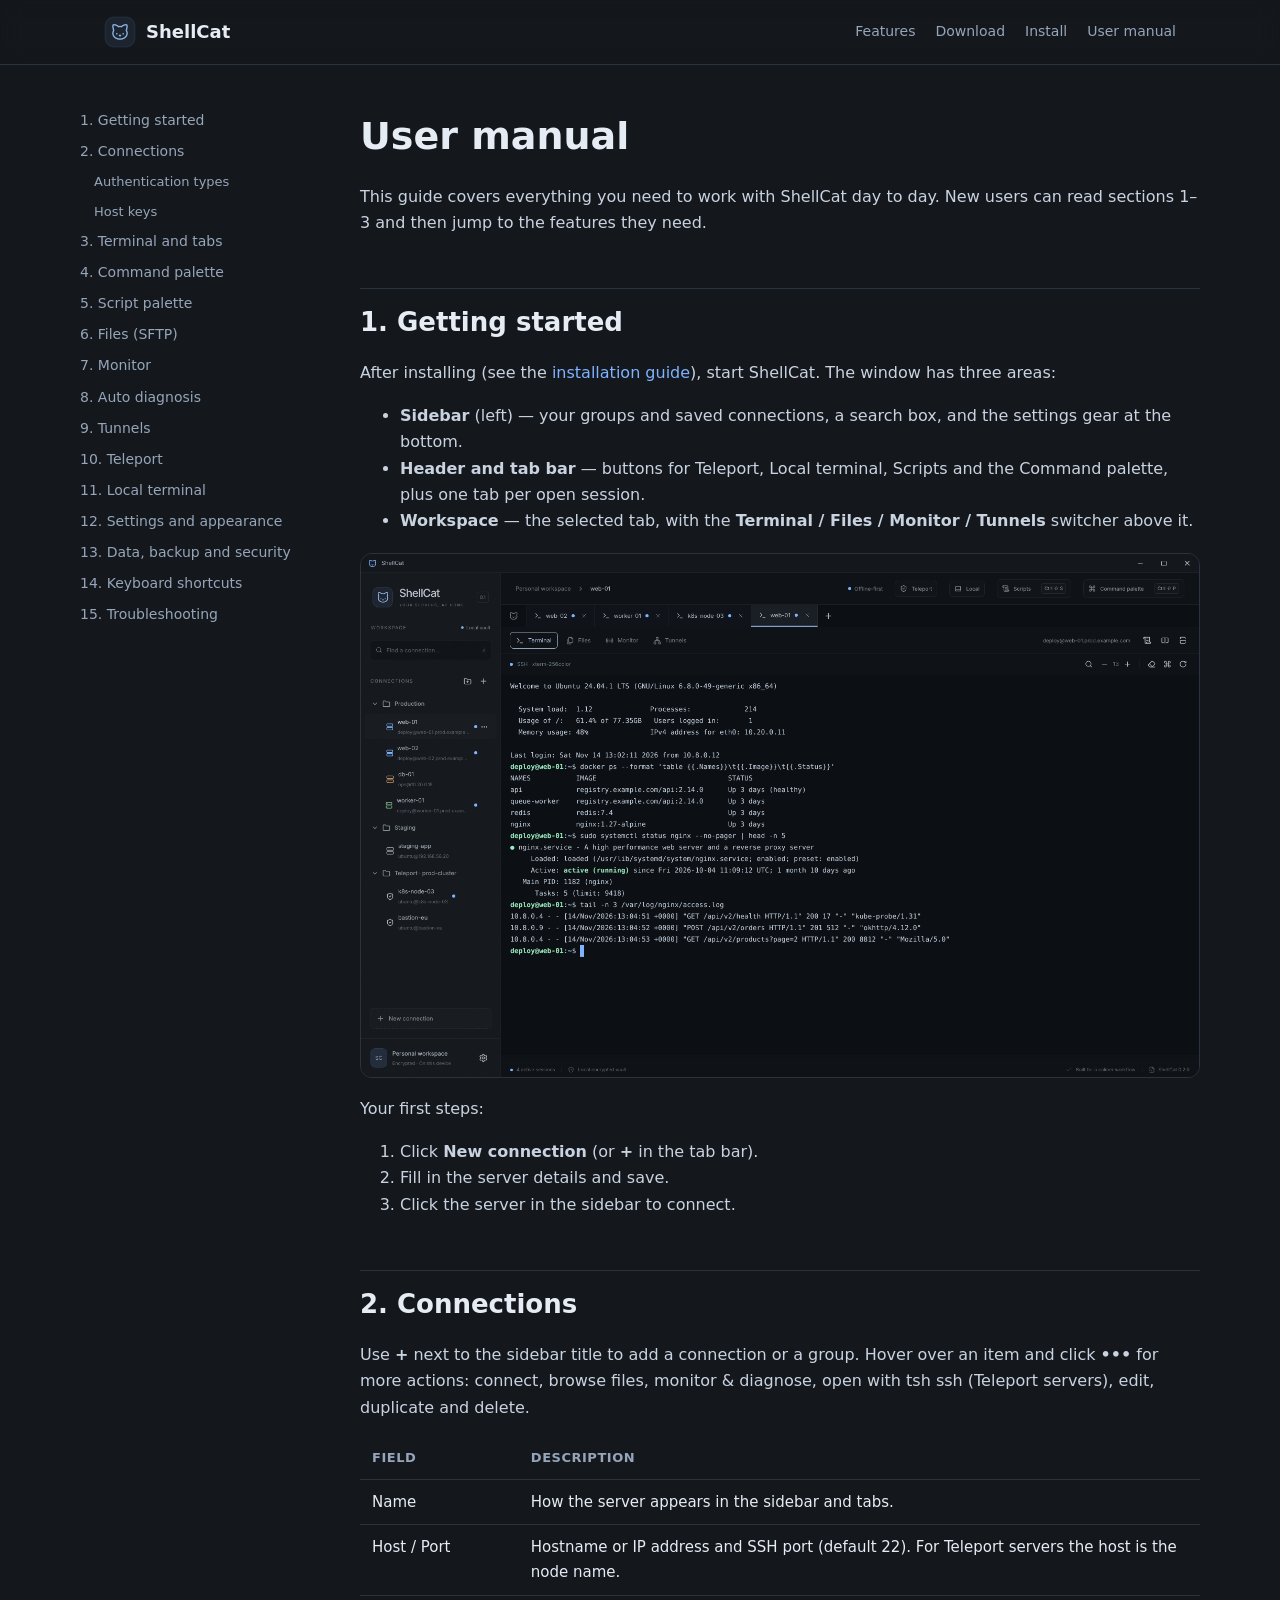
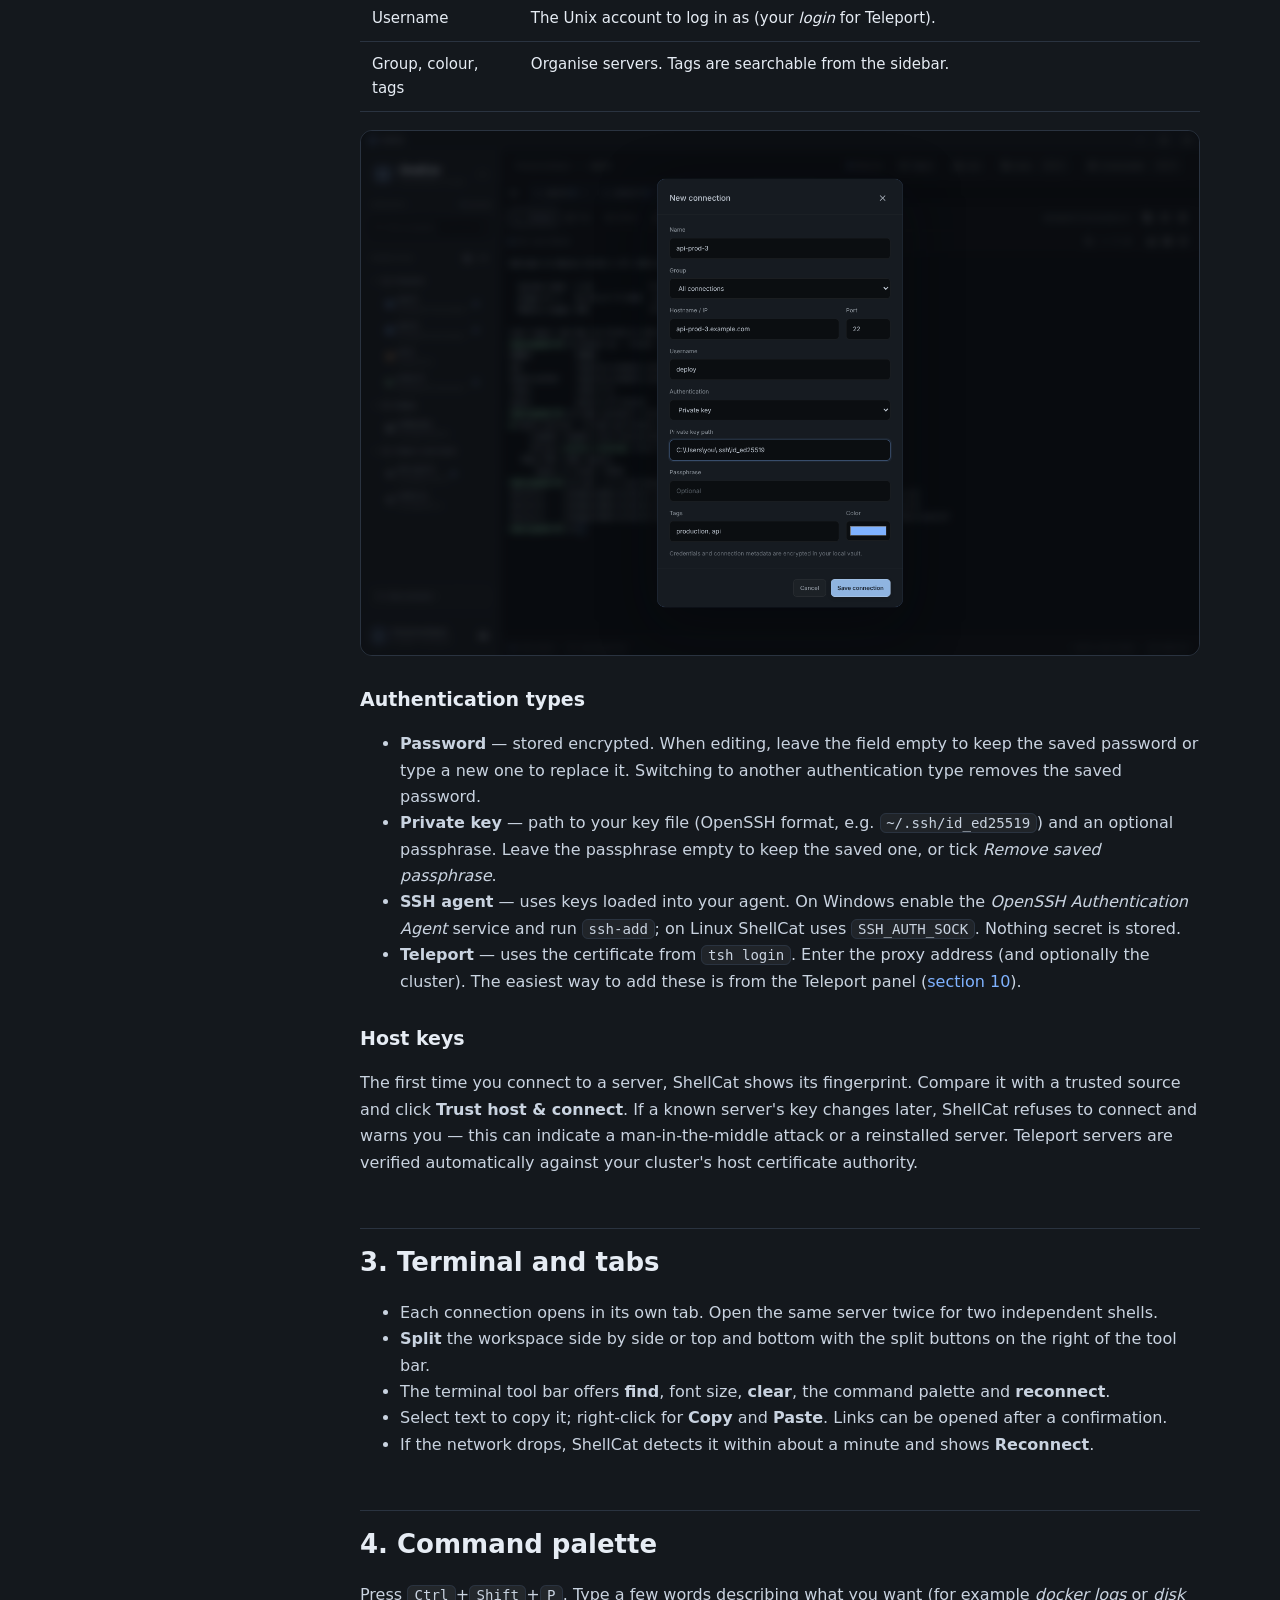
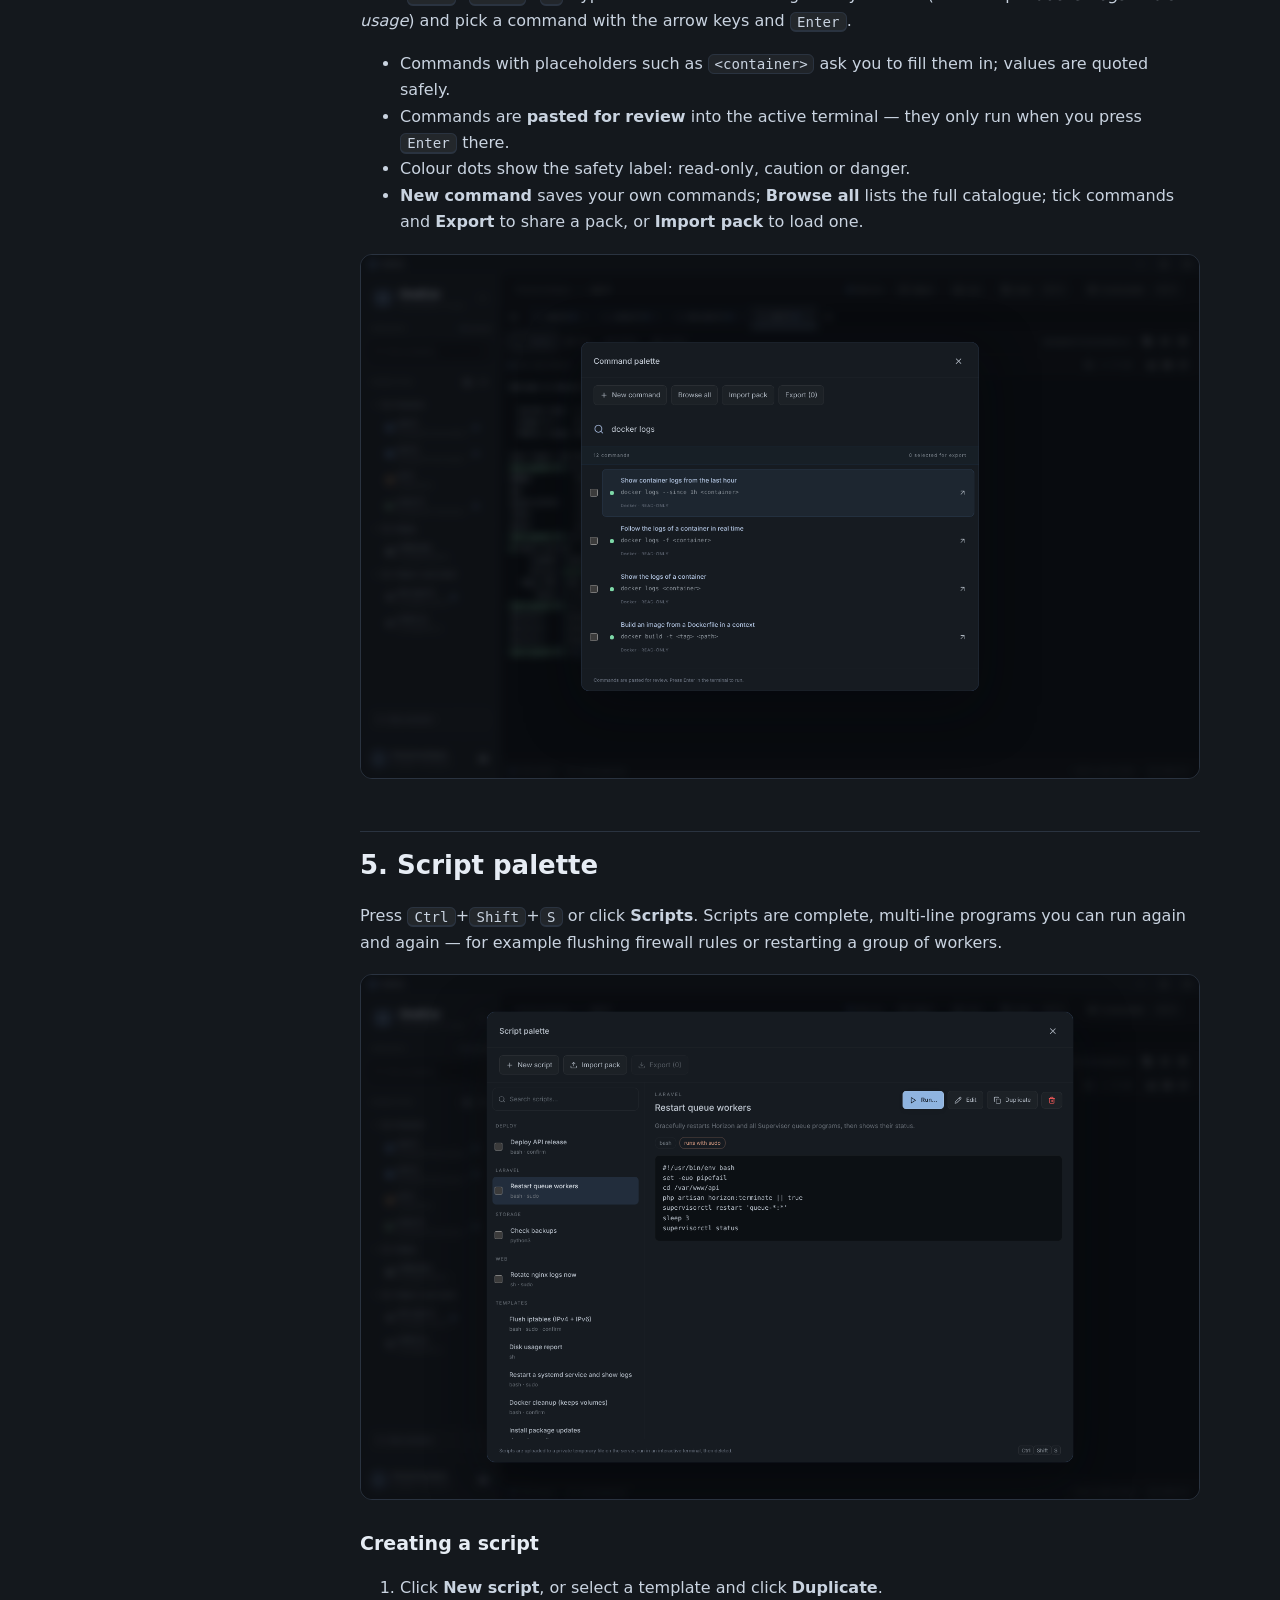
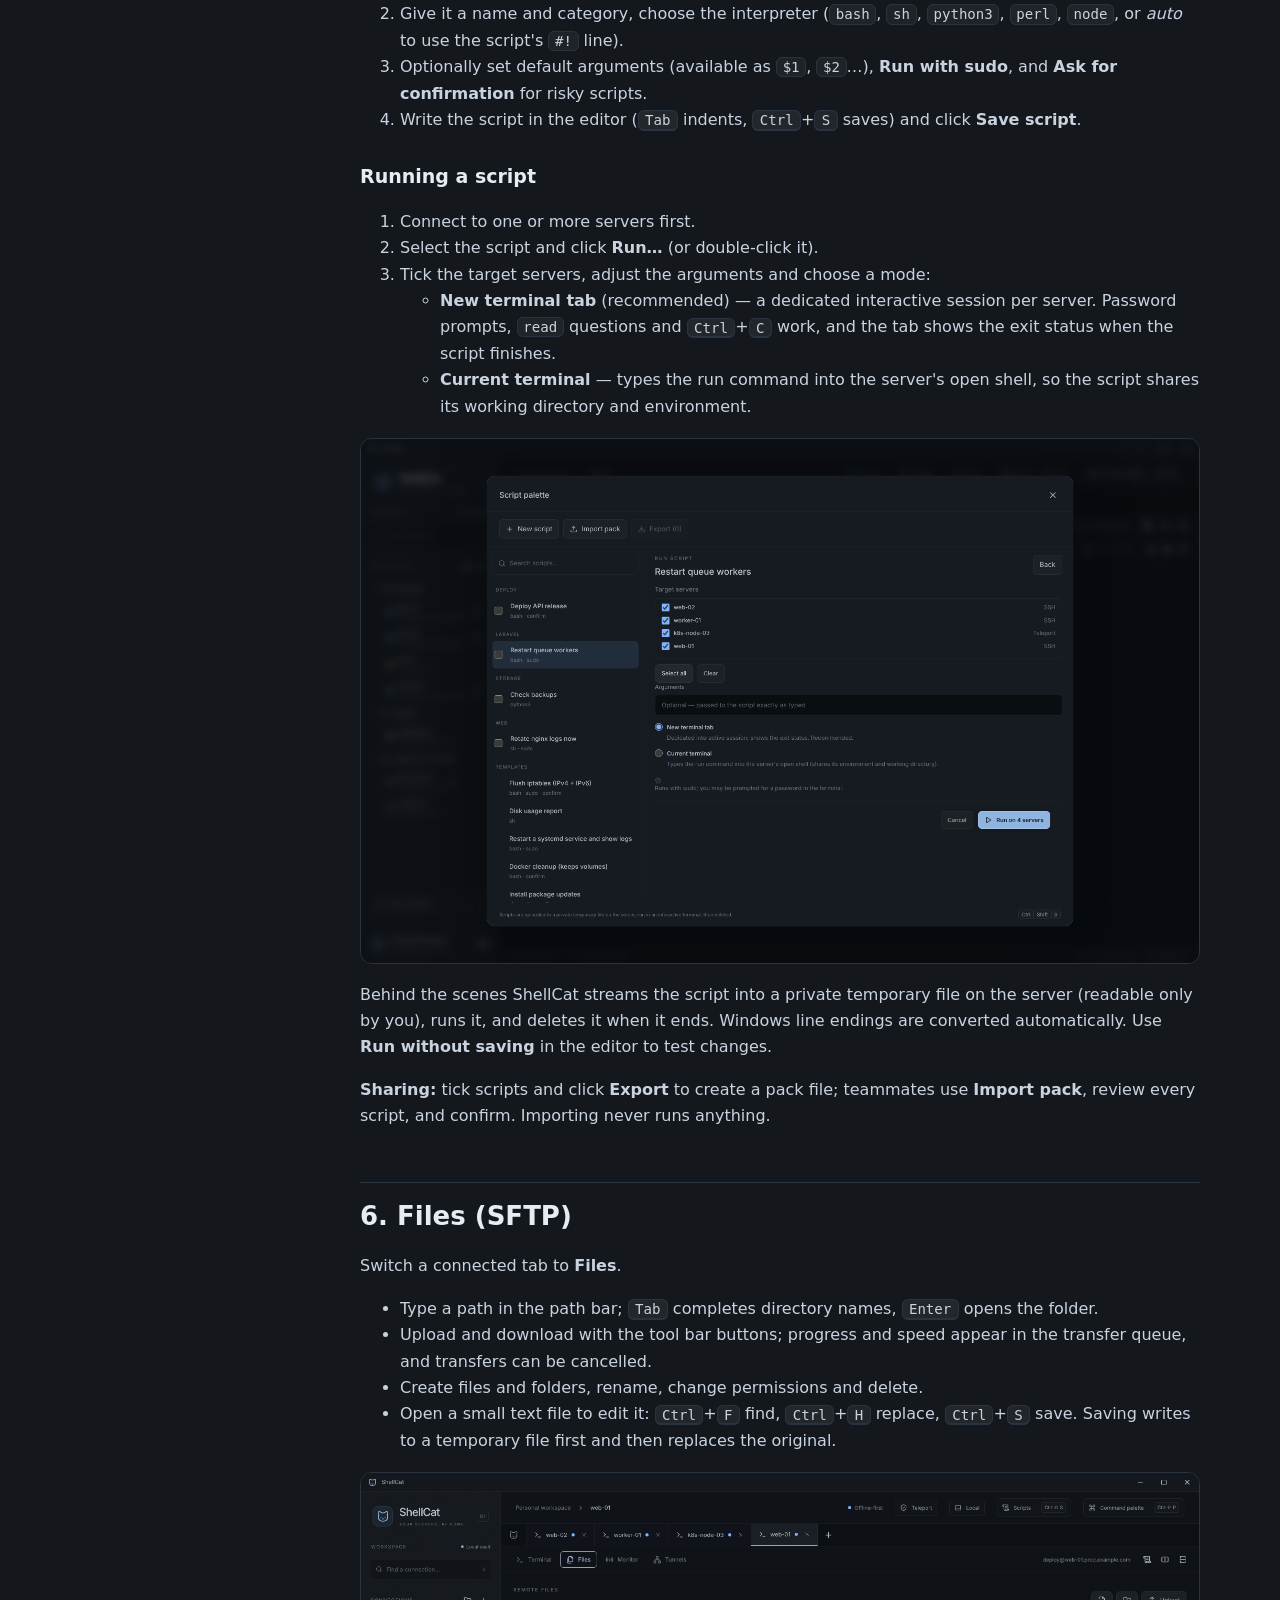
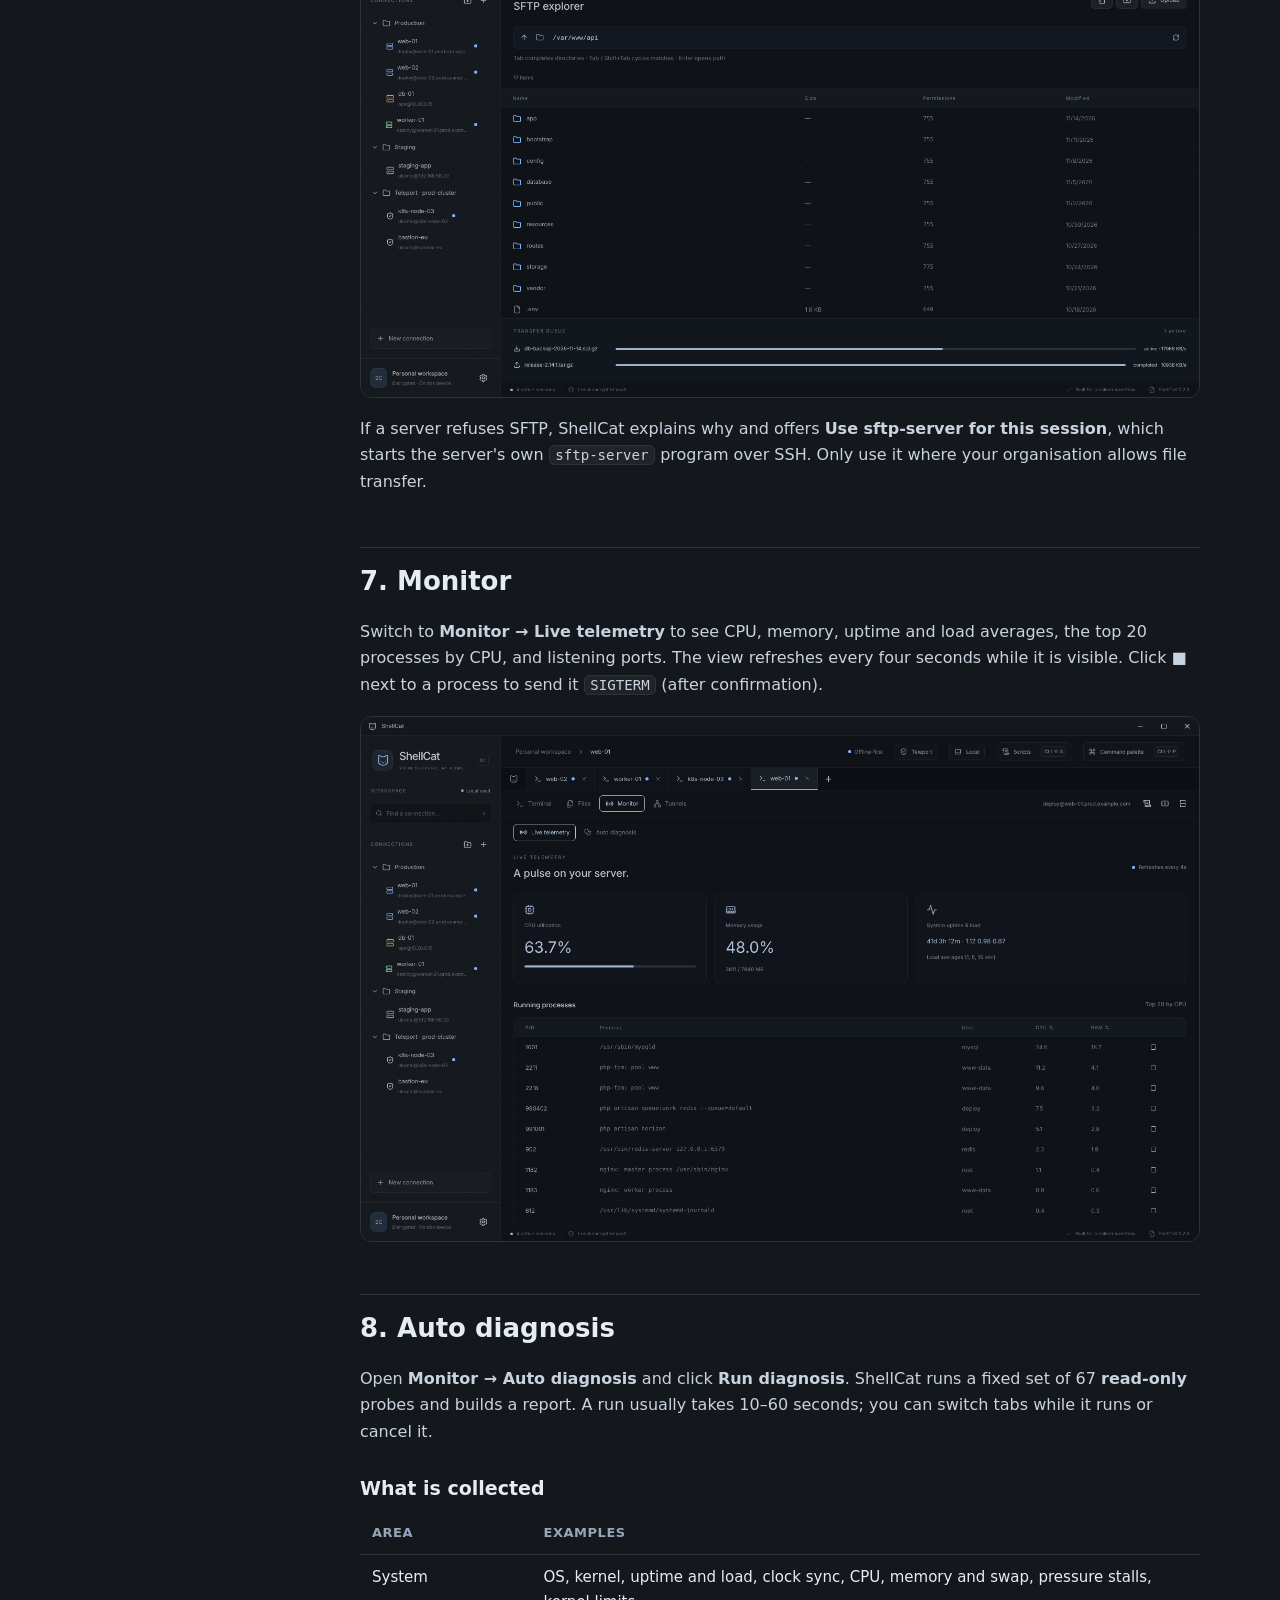
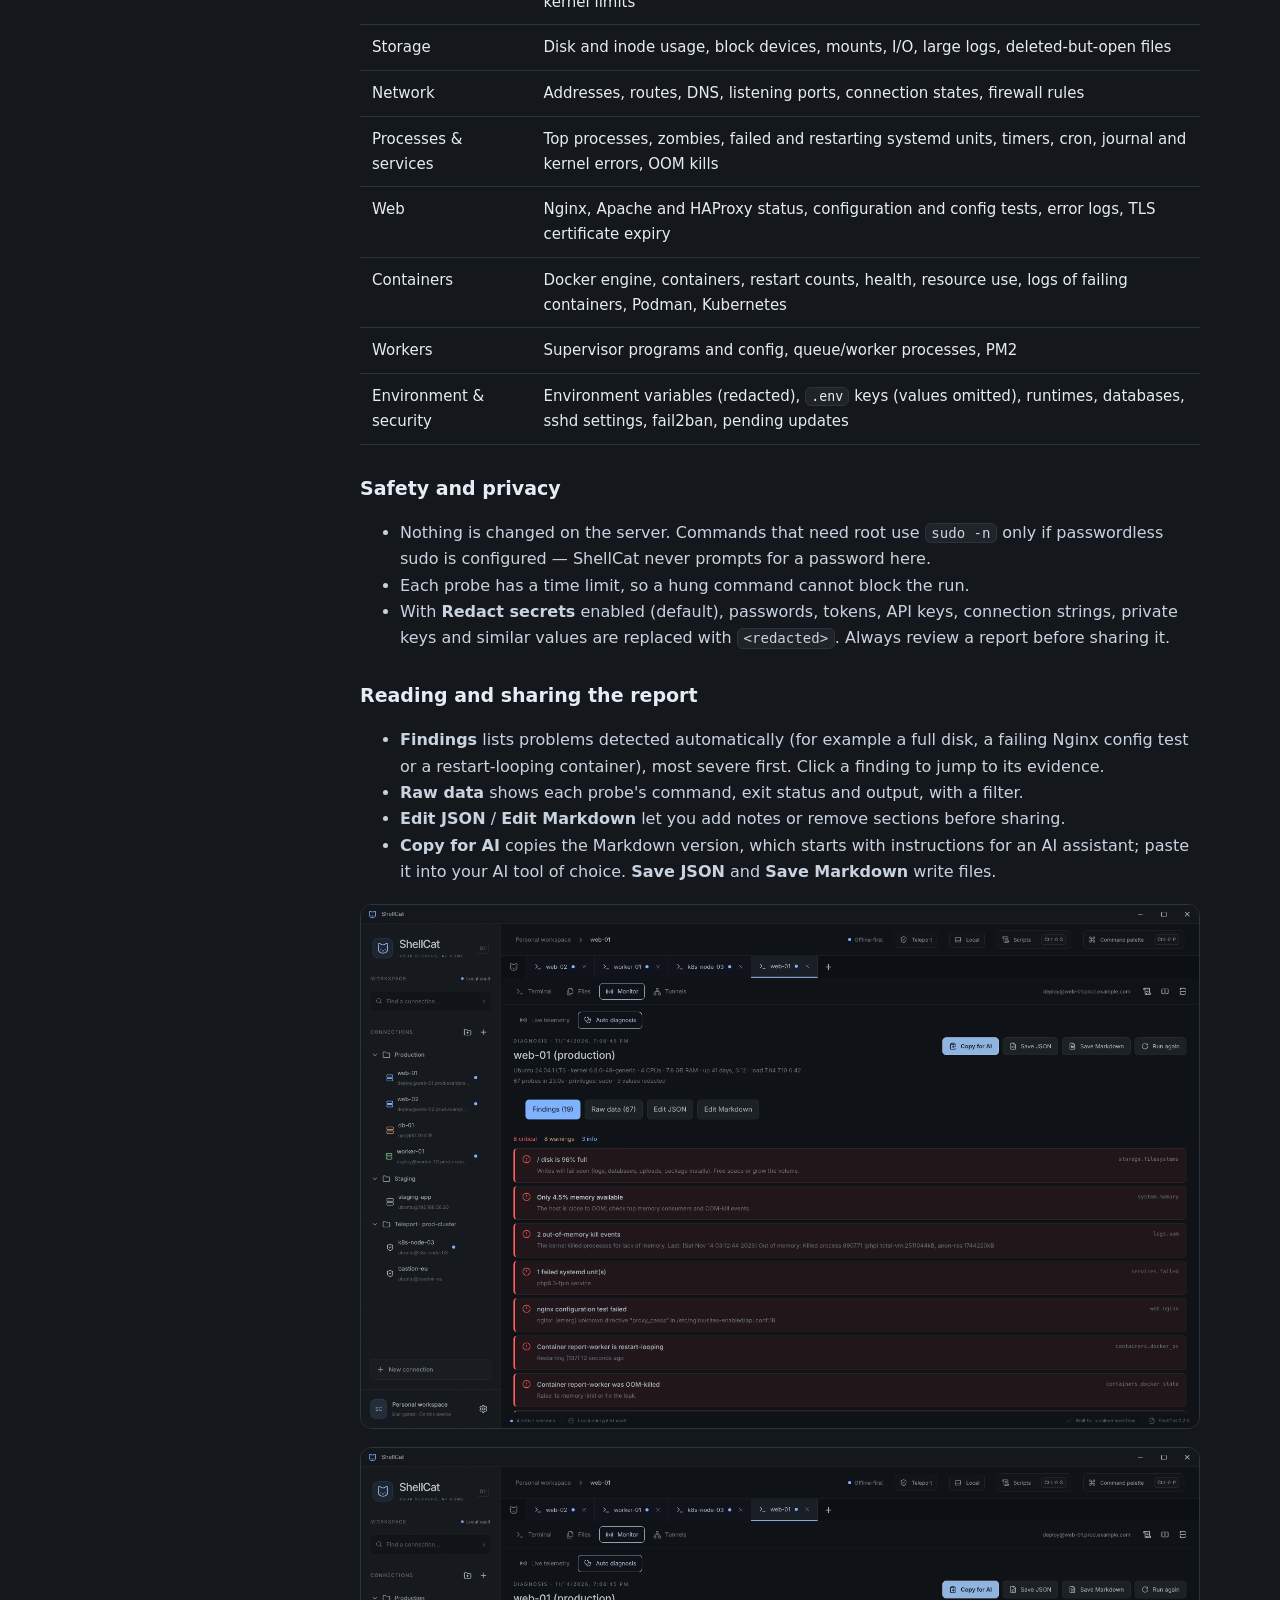
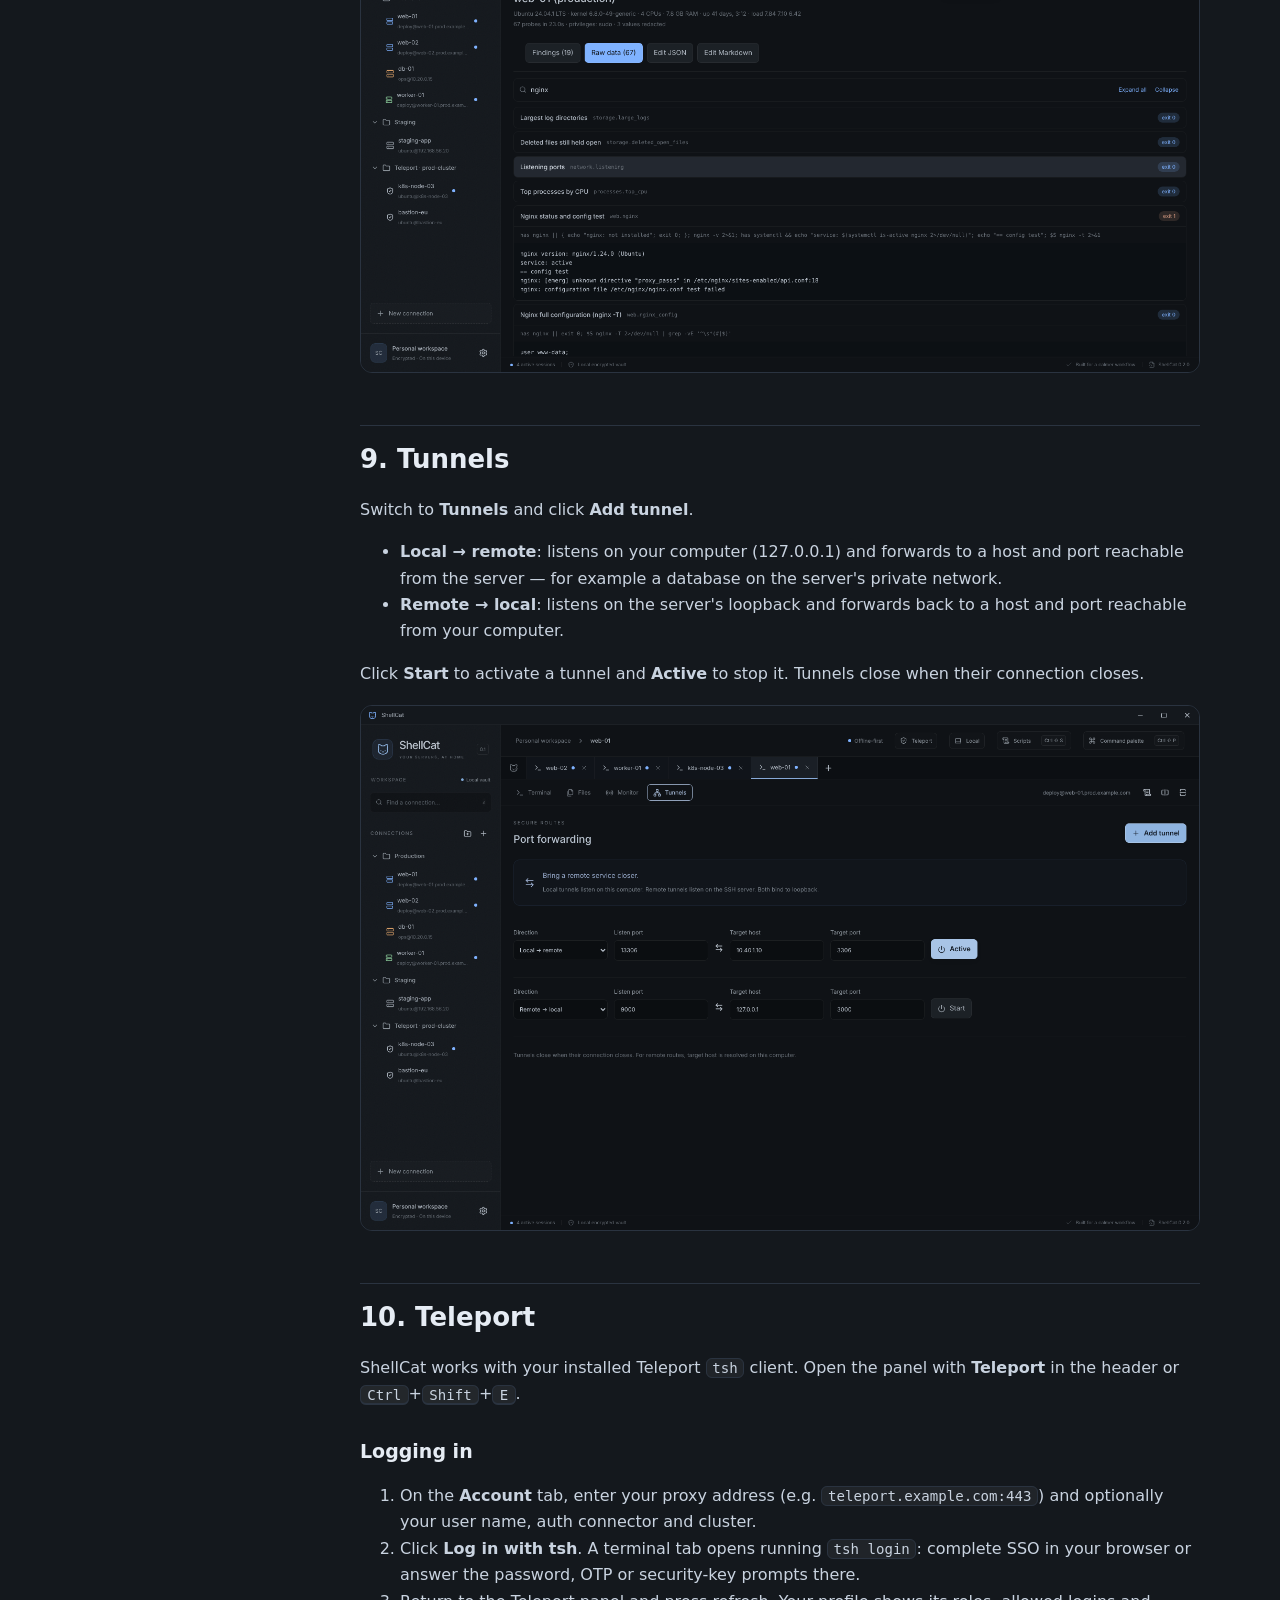
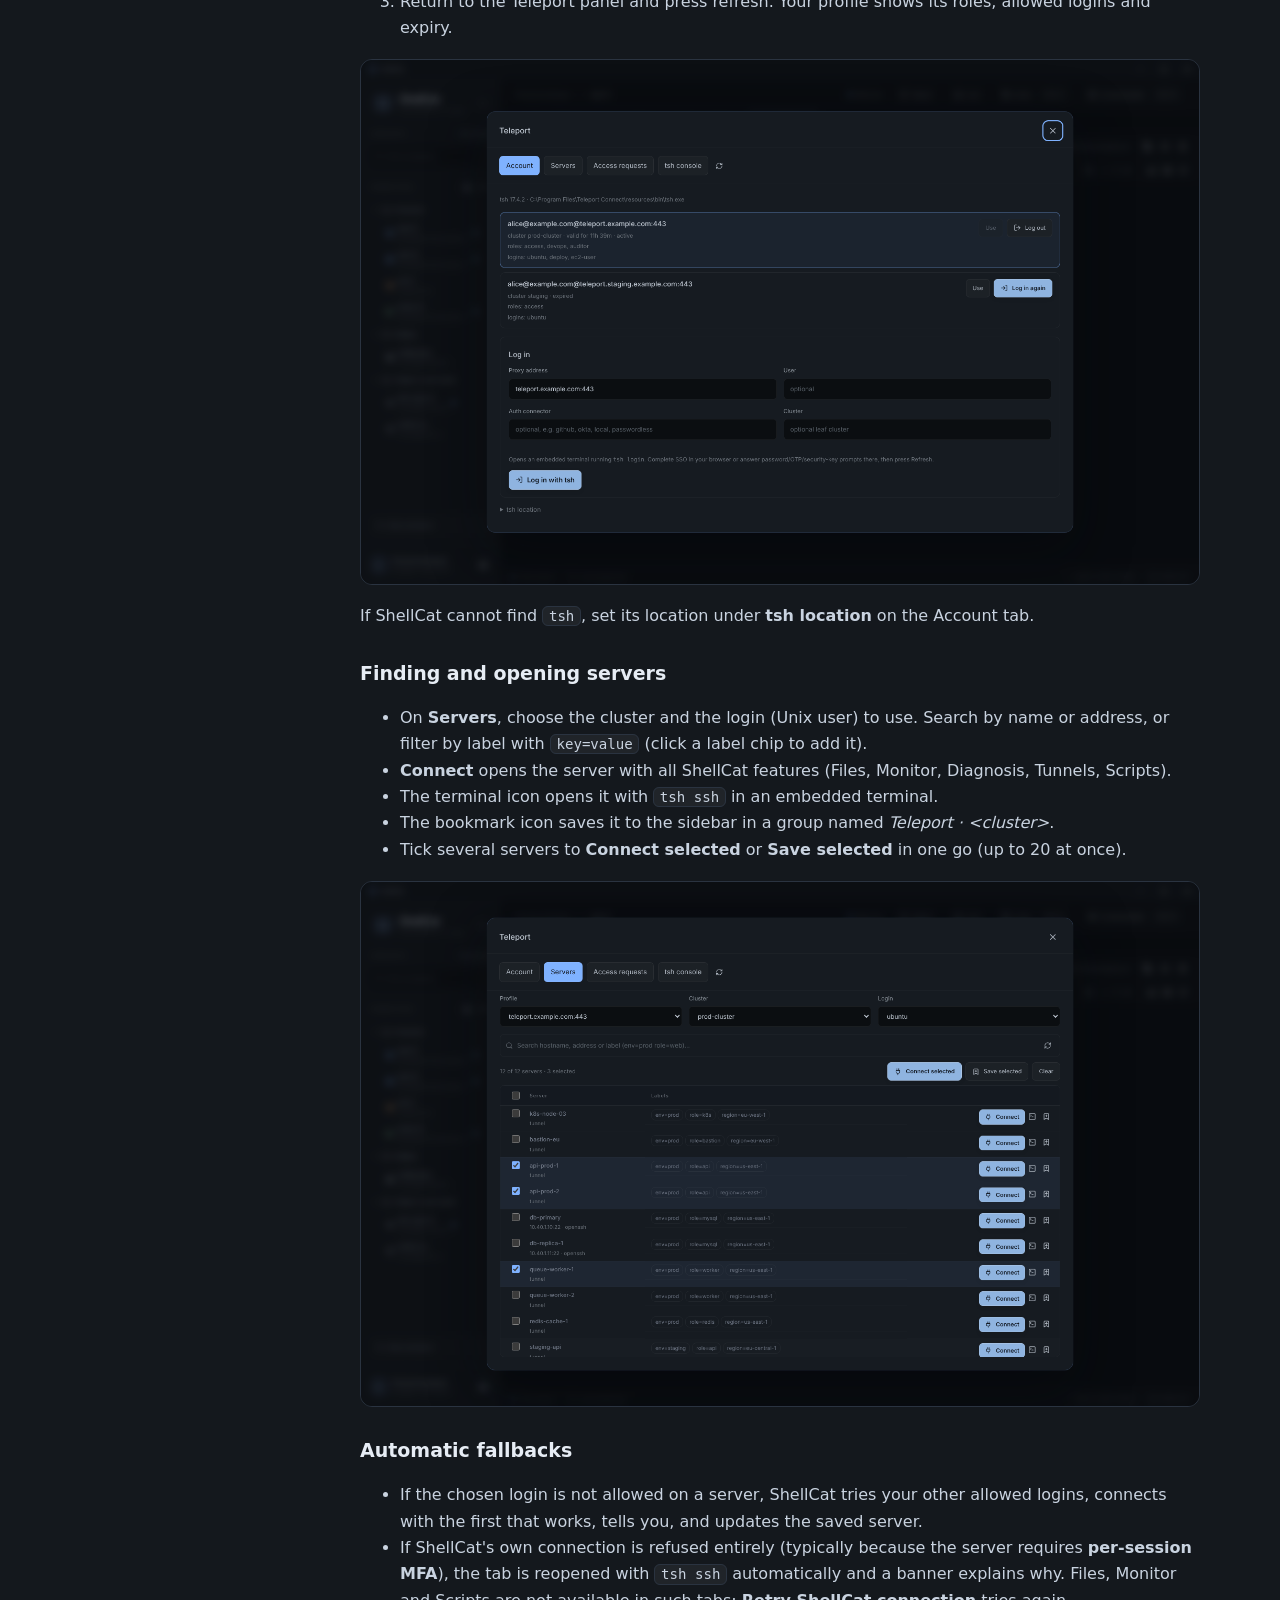
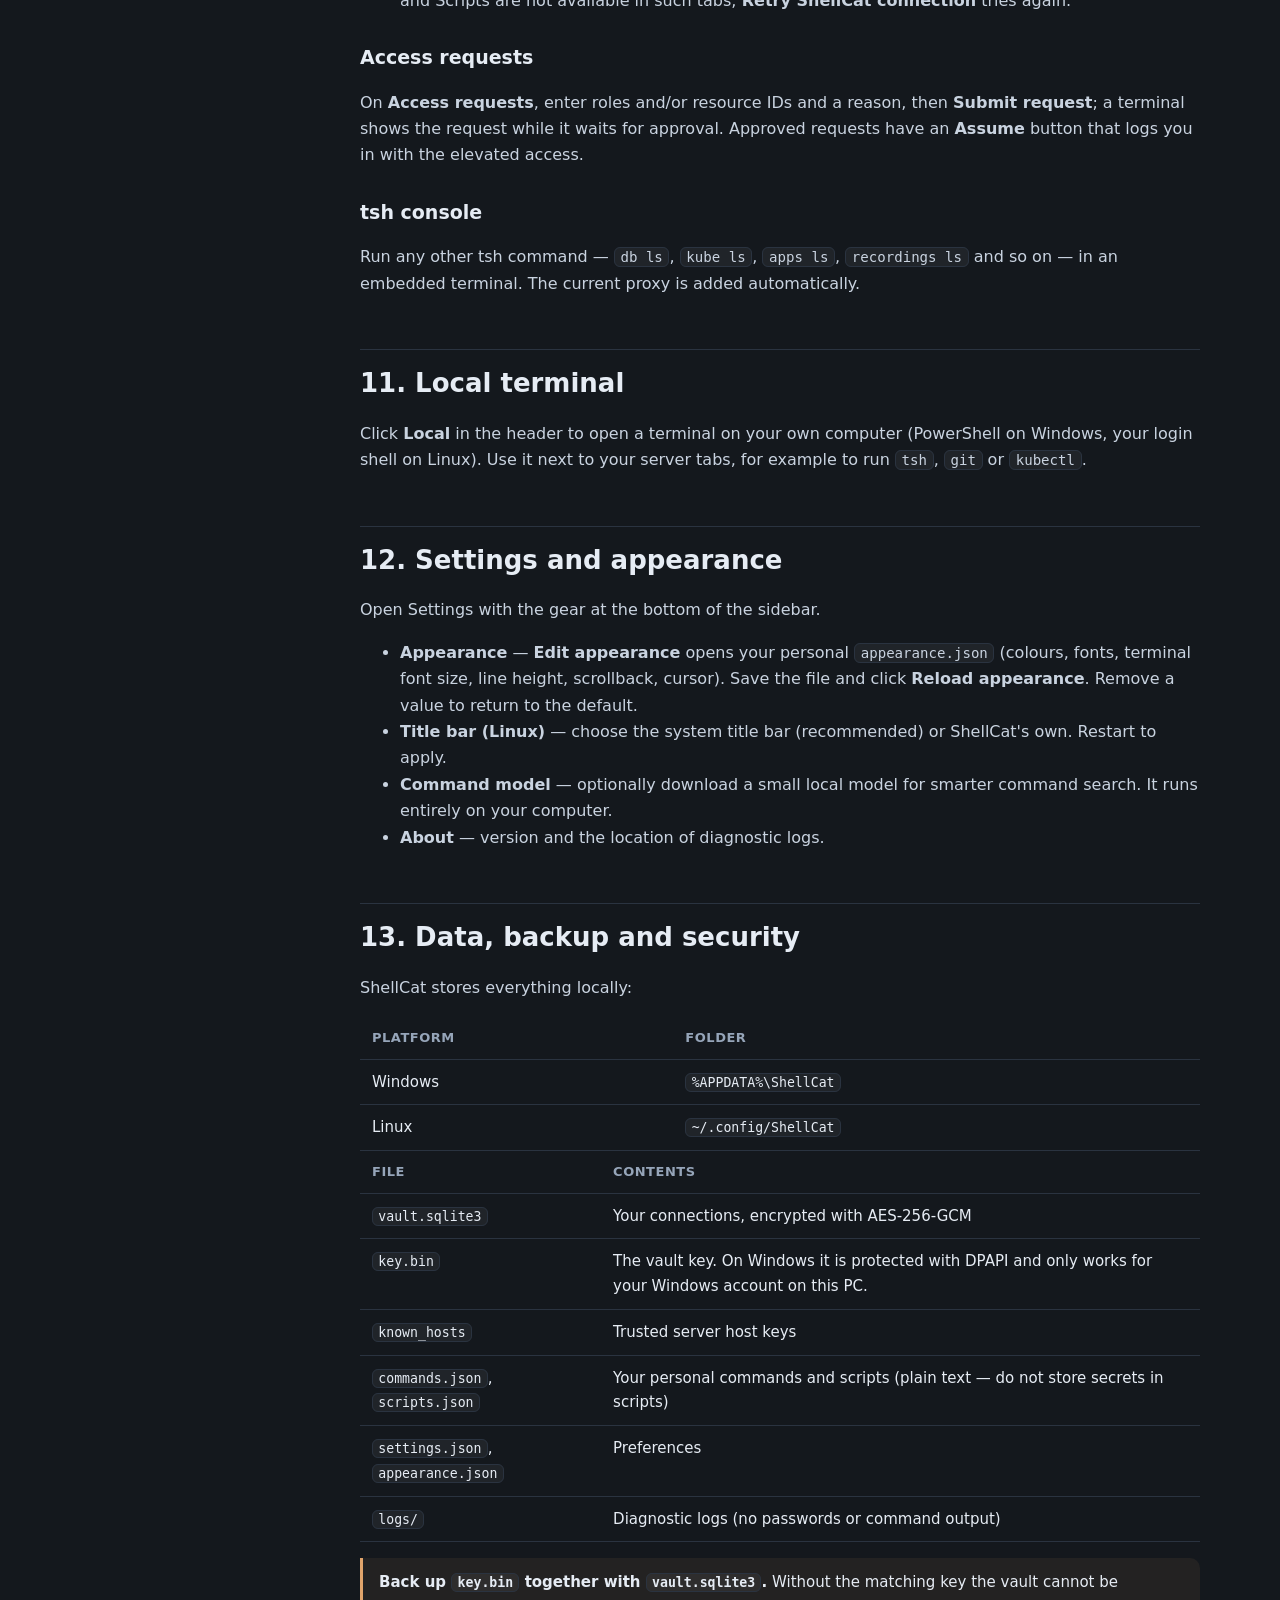
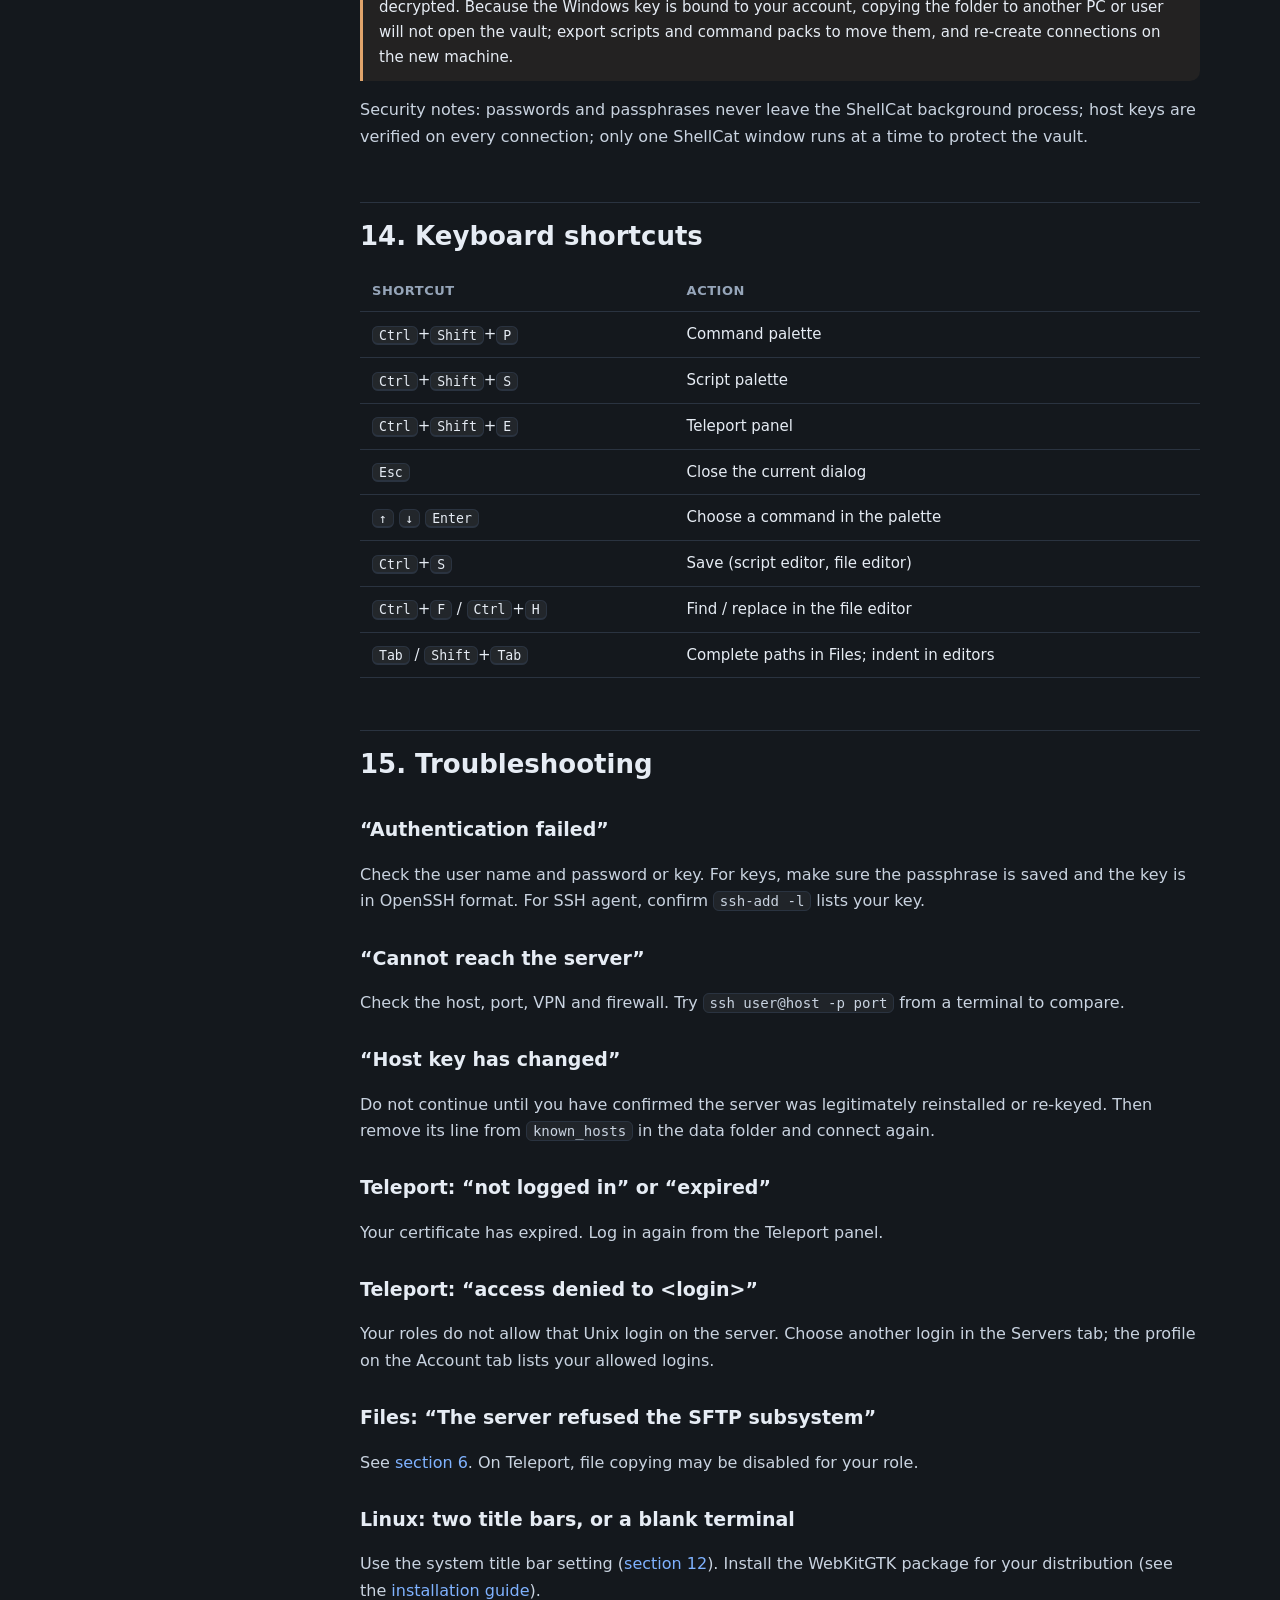
==== manual.html @ 715ffec1 "Initial commit" ====
<!DOCTYPE html>
<html lang="en">
<head>
<meta charset="utf-8">
<meta name="viewport" content="width=device-width, initial-scale=1">
<title>ShellCat user manual</title>
<meta name="description" content="How to use ShellCat: connections, terminal, files, monitor, auto diagnosis, scripts, Teleport, tunnels and settings.">
<link rel="icon" type="image/png" href="assets/favicon.png">
<link rel="stylesheet" href="assets/style.css">
</head>
<body>
<header class="top"><div class="wrap">
  <a class="brand" href="index.html"><img src="assets/logo.png" alt="">ShellCat</a>
  <nav>
    <a href="index.html#features">Features</a>
    <a href="index.html#download">Download</a>
    <a href="index.html#install">Install</a>
    <a href="manual.html">User manual</a>
  </nav>
</div></header>

<div class="wrap doc">
<aside class="toc">
  <a href="#start">1. Getting started</a>
  <a href="#connections">2. Connections</a>
  <a class="lvl2" href="#auth">Authentication types</a>
  <a class="lvl2" href="#hostkeys">Host keys</a>
  <a href="#terminal">3. Terminal and tabs</a>
  <a href="#commands">4. Command palette</a>
  <a href="#scripts">5. Script palette</a>
  <a href="#files">6. Files (SFTP)</a>
  <a href="#monitor">7. Monitor</a>
  <a href="#diagnosis">8. Auto diagnosis</a>
  <a href="#tunnels">9. Tunnels</a>
  <a href="#teleport">10. Teleport</a>
  <a href="#local">11. Local terminal</a>
  <a href="#settings">12. Settings and appearance</a>
  <a href="#data">13. Data, backup and security</a>
  <a href="#shortcuts">14. Keyboard shortcuts</a>
  <a href="#troubleshooting">15. Troubleshooting</a>
</aside>

<article>
<h1>User manual</h1>
<p>This guide covers everything you need to work with ShellCat day to day. New users can read sections 1–3 and then jump to the features they need.</p>

<h2 id="start">1. Getting started</h2>
<p>After installing (see the <a href="index.html#install">installation guide</a>), start ShellCat. The window has three areas:</p>
<ul>
  <li><b>Sidebar</b> (left) — your groups and saved connections, a search box, and the settings gear at the bottom.</li>
  <li><b>Header and tab bar</b> — buttons for Teleport, Local terminal, Scripts and the Command palette, plus one tab per open session.</li>
  <li><b>Workspace</b> — the selected tab, with the <b>Terminal / Files / Monitor / Tunnels</b> switcher above it.</li>
</ul>
<figure><img src="screenshots/hero.png" alt="The ShellCat window"></figure>
<p>Your first steps:</p>
<ol>
  <li>Click <b>New connection</b> (or <b>+</b> in the tab bar).</li>
  <li>Fill in the server details and save.</li>
  <li>Click the server in the sidebar to connect.</li>
</ol>

<h2 id="connections">2. Connections</h2>
<p>Use <b>+</b> next to the sidebar title to add a connection or a group. Hover over an item and click <b>•••</b> for more actions: connect, browse files, monitor &amp; diagnose, open with tsh ssh (Teleport servers), edit, duplicate and delete.</p>
<table>
  <tr><th>Field</th><th>Description</th></tr>
  <tr><td>Name</td><td>How the server appears in the sidebar and tabs.</td></tr>
  <tr><td>Host / Port</td><td>Hostname or IP address and SSH port (default 22). For Teleport servers the host is the node name.</td></tr>
  <tr><td>Username</td><td>The Unix account to log in as (your <em>login</em> for Teleport).</td></tr>
  <tr><td>Group, colour, tags</td><td>Organise servers. Tags are searchable from the sidebar.</td></tr>
</table>
<figure><img src="screenshots/connections.png" alt="Connection editor"></figure>

<h3 id="auth">Authentication types</h3>
<ul>
  <li><b>Password</b> — stored encrypted. When editing, leave the field empty to keep the saved password or type a new one to replace it. Switching to another authentication type removes the saved password.</li>
  <li><b>Private key</b> — path to your key file (OpenSSH format, e.g. <code>~/.ssh/id_ed25519</code>) and an optional passphrase. Leave the passphrase empty to keep the saved one, or tick <em>Remove saved passphrase</em>.</li>
  <li><b>SSH agent</b> — uses keys loaded into your agent. On Windows enable the <em>OpenSSH Authentication Agent</em> service and run <code>ssh-add</code>; on Linux ShellCat uses <code>SSH_AUTH_SOCK</code>. Nothing secret is stored.</li>
  <li><b>Teleport</b> — uses the certificate from <code>tsh login</code>. Enter the proxy address (and optionally the cluster). The easiest way to add these is from the Teleport panel (<a href="#teleport">section 10</a>).</li>
</ul>

<h3 id="hostkeys">Host keys</h3>
<p>The first time you connect to a server, ShellCat shows its fingerprint. Compare it with a trusted source and click <b>Trust host &amp; connect</b>. If a known server's key changes later, ShellCat refuses to connect and warns you — this can indicate a man-in-the-middle attack or a reinstalled server. Teleport servers are verified automatically against your cluster's host certificate authority.</p>

<h2 id="terminal">3. Terminal and tabs</h2>
<ul>
  <li>Each connection opens in its own tab. Open the same server twice for two independent shells.</li>
  <li><b>Split</b> the workspace side by side or top and bottom with the split buttons on the right of the tool bar.</li>
  <li>The terminal tool bar offers <b>find</b>, font size, <b>clear</b>, the command palette and <b>reconnect</b>.</li>
  <li>Select text to copy it; right-click for <b>Copy</b> and <b>Paste</b>. Links can be opened after a confirmation.</li>
  <li>If the network drops, ShellCat detects it within about a minute and shows <b>Reconnect</b>.</li>
</ul>

<h2 id="commands">4. Command palette</h2>
<p>Press <kbd>Ctrl</kbd>+<kbd>Shift</kbd>+<kbd>P</kbd>. Type a few words describing what you want (for example <em>docker logs</em> or <em>disk usage</em>) and pick a command with the arrow keys and <kbd>Enter</kbd>.</p>
<ul>
  <li>Commands with placeholders such as <code>&lt;container&gt;</code> ask you to fill them in; values are quoted safely.</li>
  <li>Commands are <b>pasted for review</b> into the active terminal — they only run when you press <kbd>Enter</kbd> there.</li>
  <li>Colour dots show the safety label: read-only, caution or danger.</li>
  <li><b>New command</b> saves your own commands; <b>Browse all</b> lists the full catalogue; tick commands and <b>Export</b> to share a pack, or <b>Import pack</b> to load one.</li>
</ul>
<figure><img src="screenshots/command-palette.png" alt="Command palette"></figure>

<h2 id="scripts">5. Script palette</h2>
<p>Press <kbd>Ctrl</kbd>+<kbd>Shift</kbd>+<kbd>S</kbd> or click <b>Scripts</b>. Scripts are complete, multi-line programs you can run again and again — for example flushing firewall rules or restarting a group of workers.</p>
<figure><img src="screenshots/script-palette.png" alt="Script palette"></figure>
<h3>Creating a script</h3>
<ol>
  <li>Click <b>New script</b>, or select a template and click <b>Duplicate</b>.</li>
  <li>Give it a name and category, choose the interpreter (<code>bash</code>, <code>sh</code>, <code>python3</code>, <code>perl</code>, <code>node</code>, or <em>auto</em> to use the script's <code>#!</code> line).</li>
  <li>Optionally set default arguments (available as <code>$1</code>, <code>$2</code>…), <b>Run with sudo</b>, and <b>Ask for confirmation</b> for risky scripts.</li>
  <li>Write the script in the editor (<kbd>Tab</kbd> indents, <kbd>Ctrl</kbd>+<kbd>S</kbd> saves) and click <b>Save script</b>.</li>
</ol>
<h3>Running a script</h3>
<ol>
  <li>Connect to one or more servers first.</li>
  <li>Select the script and click <b>Run…</b> (or double-click it).</li>
  <li>Tick the target servers, adjust the arguments and choose a mode:
    <ul>
      <li><b>New terminal tab</b> (recommended) — a dedicated interactive session per server. Password prompts, <code>read</code> questions and <kbd>Ctrl</kbd>+<kbd>C</kbd> work, and the tab shows the exit status when the script finishes.</li>
      <li><b>Current terminal</b> — types the run command into the server's open shell, so the script shares its working directory and environment.</li>
    </ul></li>
</ol>
<figure><img src="screenshots/script-run.png" alt="Run dialog"></figure>
<p>Behind the scenes ShellCat streams the script into a private temporary file on the server (readable only by you), runs it, and deletes it when it ends. Windows line endings are converted automatically. Use <b>Run without saving</b> in the editor to test changes.</p>
<p><b>Sharing:</b> tick scripts and click <b>Export</b> to create a pack file; teammates use <b>Import pack</b>, review every script, and confirm. Importing never runs anything.</p>

<h2 id="files">6. Files (SFTP)</h2>
<p>Switch a connected tab to <b>Files</b>.</p>
<ul>
  <li>Type a path in the path bar; <kbd>Tab</kbd> completes directory names, <kbd>Enter</kbd> opens the folder.</li>
  <li>Upload and download with the tool bar buttons; progress and speed appear in the transfer queue, and transfers can be cancelled.</li>
  <li>Create files and folders, rename, change permissions and delete.</li>
  <li>Open a small text file to edit it: <kbd>Ctrl</kbd>+<kbd>F</kbd> find, <kbd>Ctrl</kbd>+<kbd>H</kbd> replace, <kbd>Ctrl</kbd>+<kbd>S</kbd> save. Saving writes to a temporary file first and then replaces the original.</li>
</ul>
<figure><img src="screenshots/files.png" alt="File browser"></figure>
<p>If a server refuses SFTP, ShellCat explains why and offers <b>Use sftp-server for this session</b>, which starts the server's own <code>sftp-server</code> program over SSH. Only use it where your organisation allows file transfer.</p>

<h2 id="monitor">7. Monitor</h2>
<p>Switch to <b>Monitor → Live telemetry</b> to see CPU, memory, uptime and load averages, the top 20 processes by CPU, and listening ports. The view refreshes every four seconds while it is visible. Click ■ next to a process to send it <code>SIGTERM</code> (after confirmation).</p>
<figure><img src="screenshots/monitor.png" alt="Live monitor"></figure>

<h2 id="diagnosis">8. Auto diagnosis</h2>
<p>Open <b>Monitor → Auto diagnosis</b> and click <b>Run diagnosis</b>. ShellCat runs a fixed set of 67 <b>read-only</b> probes and builds a report. A run usually takes 10–60 seconds; you can switch tabs while it runs or cancel it.</p>
<h3>What is collected</h3>
<table>
  <tr><th>Area</th><th>Examples</th></tr>
  <tr><td>System</td><td>OS, kernel, uptime and load, clock sync, CPU, memory and swap, pressure stalls, kernel limits</td></tr>
  <tr><td>Storage</td><td>Disk and inode usage, block devices, mounts, I/O, large logs, deleted-but-open files</td></tr>
  <tr><td>Network</td><td>Addresses, routes, DNS, listening ports, connection states, firewall rules</td></tr>
  <tr><td>Processes &amp; services</td><td>Top processes, zombies, failed and restarting systemd units, timers, cron, journal and kernel errors, OOM kills</td></tr>
  <tr><td>Web</td><td>Nginx, Apache and HAProxy status, configuration and config tests, error logs, TLS certificate expiry</td></tr>
  <tr><td>Containers</td><td>Docker engine, containers, restart counts, health, resource use, logs of failing containers, Podman, Kubernetes</td></tr>
  <tr><td>Workers</td><td>Supervisor programs and config, queue/worker processes, PM2</td></tr>
  <tr><td>Environment &amp; security</td><td>Environment variables (redacted), <code>.env</code> keys (values omitted), runtimes, databases, sshd settings, fail2ban, pending updates</td></tr>
</table>
<h3>Safety and privacy</h3>
<ul>
  <li>Nothing is changed on the server. Commands that need root use <code>sudo -n</code> only if passwordless sudo is configured — ShellCat never prompts for a password here.</li>
  <li>Each probe has a time limit, so a hung command cannot block the run.</li>
  <li>With <b>Redact secrets</b> enabled (default), passwords, tokens, API keys, connection strings, private keys and similar values are replaced with <code>&lt;redacted&gt;</code>. Always review a report before sharing it.</li>
</ul>
<h3>Reading and sharing the report</h3>
<ul>
  <li><b>Findings</b> lists problems detected automatically (for example a full disk, a failing Nginx config test or a restart-looping container), most severe first. Click a finding to jump to its evidence.</li>
  <li><b>Raw data</b> shows each probe's command, exit status and output, with a filter.</li>
  <li><b>Edit JSON</b> / <b>Edit Markdown</b> let you add notes or remove sections before sharing.</li>
  <li><b>Copy for AI</b> copies the Markdown version, which starts with instructions for an AI assistant; paste it into your AI tool of choice. <b>Save JSON</b> and <b>Save Markdown</b> write files.</li>
</ul>
<figure><img src="screenshots/diagnosis-findings.png" alt="Diagnosis findings"></figure>
<figure><img src="screenshots/diagnosis-report.png" alt="Diagnosis report"></figure>

<h2 id="tunnels">9. Tunnels</h2>
<p>Switch to <b>Tunnels</b> and click <b>Add tunnel</b>.</p>
<ul>
  <li><b>Local → remote</b>: listens on your computer (127.0.0.1) and forwards to a host and port reachable from the server — for example a database on the server's private network.</li>
  <li><b>Remote → local</b>: listens on the server's loopback and forwards back to a host and port reachable from your computer.</li>
</ul>
<p>Click <b>Start</b> to activate a tunnel and <b>Active</b> to stop it. Tunnels close when their connection closes.</p>
<figure><img src="screenshots/tunnels.png" alt="Tunnels"></figure>

<h2 id="teleport">10. Teleport</h2>
<p>ShellCat works with your installed Teleport <code>tsh</code> client. Open the panel with <b>Teleport</b> in the header or <kbd>Ctrl</kbd>+<kbd>Shift</kbd>+<kbd>E</kbd>.</p>
<h3>Logging in</h3>
<ol>
  <li>On the <b>Account</b> tab, enter your proxy address (e.g. <code>teleport.example.com:443</code>) and optionally your user name, auth connector and cluster.</li>
  <li>Click <b>Log in with tsh</b>. A terminal tab opens running <code>tsh login</code>: complete SSO in your browser or answer the password, OTP or security-key prompts there.</li>
  <li>Return to the Teleport panel and press refresh. Your profile shows its roles, allowed logins and expiry.</li>
</ol>
<figure><img src="screenshots/teleport-login.png" alt="Teleport login"></figure>
<p>If ShellCat cannot find <code>tsh</code>, set its location under <b>tsh location</b> on the Account tab.</p>
<h3>Finding and opening servers</h3>
<ul>
  <li>On <b>Servers</b>, choose the cluster and the login (Unix user) to use. Search by name or address, or filter by label with <code>key=value</code> (click a label chip to add it).</li>
  <li><b>Connect</b> opens the server with all ShellCat features (Files, Monitor, Diagnosis, Tunnels, Scripts).</li>
  <li>The terminal icon opens it with <code>tsh ssh</code> in an embedded terminal.</li>
  <li>The bookmark icon saves it to the sidebar in a group named <em>Teleport · &lt;cluster&gt;</em>.</li>
  <li>Tick several servers to <b>Connect selected</b> or <b>Save selected</b> in one go (up to 20 at once).</li>
</ul>
<figure><img src="screenshots/teleport-servers.png" alt="Teleport servers"></figure>
<h3>Automatic fallbacks</h3>
<ul>
  <li>If the chosen login is not allowed on a server, ShellCat tries your other allowed logins, connects with the first that works, tells you, and updates the saved server.</li>
  <li>If ShellCat's own connection is refused entirely (typically because the server requires <b>per-session MFA</b>), the tab is reopened with <code>tsh ssh</code> automatically and a banner explains why. Files, Monitor and Scripts are not available in such tabs; <b>Retry ShellCat connection</b> tries again.</li>
</ul>
<h3>Access requests</h3>
<p>On <b>Access requests</b>, enter roles and/or resource IDs and a reason, then <b>Submit request</b>; a terminal shows the request while it waits for approval. Approved requests have an <b>Assume</b> button that logs you in with the elevated access.</p>
<h3>tsh console</h3>
<p>Run any other tsh command — <code>db ls</code>, <code>kube ls</code>, <code>apps ls</code>, <code>recordings ls</code> and so on — in an embedded terminal. The current proxy is added automatically.</p>

<h2 id="local">11. Local terminal</h2>
<p>Click <b>Local</b> in the header to open a terminal on your own computer (PowerShell on Windows, your login shell on Linux). Use it next to your server tabs, for example to run <code>tsh</code>, <code>git</code> or <code>kubectl</code>.</p>

<h2 id="settings">12. Settings and appearance</h2>
<p>Open Settings with the gear at the bottom of the sidebar.</p>
<ul>
  <li><b>Appearance</b> — <b>Edit appearance</b> opens your personal <code>appearance.json</code> (colours, fonts, terminal font size, line height, scrollback, cursor). Save the file and click <b>Reload appearance</b>. Remove a value to return to the default.</li>
  <li><b>Title bar (Linux)</b> — choose the system title bar (recommended) or ShellCat's own. Restart to apply.</li>
  <li><b>Command model</b> — optionally download a small local model for smarter command search. It runs entirely on your computer.</li>
  <li><b>About</b> — version and the location of diagnostic logs.</li>
</ul>

<h2 id="data">13. Data, backup and security</h2>
<p>ShellCat stores everything locally:</p>
<table>
  <tr><th>Platform</th><th>Folder</th></tr>
  <tr><td>Windows</td><td><code>%APPDATA%\ShellCat</code></td></tr>
  <tr><td>Linux</td><td><code>~/.config/ShellCat</code></td></tr>
</table>
<table>
  <tr><th>File</th><th>Contents</th></tr>
  <tr><td><code>vault.sqlite3</code></td><td>Your connections, encrypted with AES-256-GCM</td></tr>
  <tr><td><code>key.bin</code></td><td>The vault key. On Windows it is protected with DPAPI and only works for your Windows account on this PC.</td></tr>
  <tr><td><code>known_hosts</code></td><td>Trusted server host keys</td></tr>
  <tr><td><code>commands.json</code>, <code>scripts.json</code></td><td>Your personal commands and scripts (plain text — do not store secrets in scripts)</td></tr>
  <tr><td><code>settings.json</code>, <code>appearance.json</code></td><td>Preferences</td></tr>
  <tr><td><code>logs/</code></td><td>Diagnostic logs (no passwords or command output)</td></tr>
</table>
<div class="note"><b>Back up <code>key.bin</code> together with <code>vault.sqlite3</code>.</b> Without the matching key the vault cannot be decrypted. Because the Windows key is bound to your account, copying the folder to another PC or user will not open the vault; export scripts and command packs to move them, and re-create connections on the new machine.</div>
<p>Security notes: passwords and passphrases never leave the ShellCat background process; host keys are verified on every connection; only one ShellCat window runs at a time to protect the vault.</p>

<h2 id="shortcuts">14. Keyboard shortcuts</h2>
<table>
  <tr><th>Shortcut</th><th>Action</th></tr>
  <tr><td><kbd>Ctrl</kbd>+<kbd>Shift</kbd>+<kbd>P</kbd></td><td>Command palette</td></tr>
  <tr><td><kbd>Ctrl</kbd>+<kbd>Shift</kbd>+<kbd>S</kbd></td><td>Script palette</td></tr>
  <tr><td><kbd>Ctrl</kbd>+<kbd>Shift</kbd>+<kbd>E</kbd></td><td>Teleport panel</td></tr>
  <tr><td><kbd>Esc</kbd></td><td>Close the current dialog</td></tr>
  <tr><td><kbd>↑</kbd> <kbd>↓</kbd> <kbd>Enter</kbd></td><td>Choose a command in the palette</td></tr>
  <tr><td><kbd>Ctrl</kbd>+<kbd>S</kbd></td><td>Save (script editor, file editor)</td></tr>
  <tr><td><kbd>Ctrl</kbd>+<kbd>F</kbd> / <kbd>Ctrl</kbd>+<kbd>H</kbd></td><td>Find / replace in the file editor</td></tr>
  <tr><td><kbd>Tab</kbd> / <kbd>Shift</kbd>+<kbd>Tab</kbd></td><td>Complete paths in Files; indent in editors</td></tr>
</table>

<h2 id="troubleshooting">15. Troubleshooting</h2>
<h3>“Authentication failed”</h3>
<p>Check the user name and password or key. For keys, make sure the passphrase is saved and the key is in OpenSSH format. For SSH agent, confirm <code>ssh-add -l</code> lists your key.</p>
<h3>“Cannot reach the server”</h3>
<p>Check the host, port, VPN and firewall. Try <code>ssh user@host -p port</code> from a terminal to compare.</p>
<h3>“Host key has changed”</h3>
<p>Do not continue until you have confirmed the server was legitimately reinstalled or re-keyed. Then remove its line from <code>known_hosts</code> in the data folder and connect again.</p>
<h3>Teleport: “not logged in” or “expired”</h3>
<p>Your certificate has expired. Log in again from the Teleport panel.</p>
<h3>Teleport: “access denied to &lt;login&gt;”</h3>
<p>Your roles do not allow that Unix login on the server. Choose another login in the Servers tab; the profile on the Account tab lists your allowed logins.</p>
<h3>Files: “The server refused the SFTP subsystem”</h3>
<p>See <a href="#files">section 6</a>. On Teleport, file copying may be disabled for your role.</p>
<h3>Linux: two title bars, or a blank terminal</h3>
<p>Use the system title bar setting (<a href="#settings">section 12</a>). Install the WebKitGTK package for your distribution (see the <a href="index.html#install">installation guide</a>).</p>
<h3>ShellCat shows “started with problems”</h3>
<p>A banner names the component that failed. Logs are in the <code>logs</code> folder (see <a href="#data">section 13</a>). If the vault key cannot be read, restore <code>key.bin</code> from a backup — ShellCat never replaces an existing key.</p>
<p>Still stuck? <a href="https://github.com/Rudro085/ShellCat-go/issues">Open an issue</a> and attach the relevant lines from the log file (they contain no passwords).</p>
</article>
</div>

<footer><div class="wrap">
  <span>© 2026 ShellCat</span>
  <span><a href="index.html">Home</a> · <a href="index.html#download">Download</a> · <a href="https://github.com/Rudro085/ShellCat-go">GitHub</a></span>
</div></footer>
</body>
</html>
---- assets/style.css ----
:root{--bg:#14181d;--bg2:#181d24;--panel:#1d232c;--line:#2a3340;--text:#e6ecf4;--muted:#96a5b9;--accent:#7fb2ff;--accent2:#8fb4e0;--warn:#e0a46b;--danger:#ff7a7a;--radius:14px;--mono:"Cascadia Code",Consolas,"JetBrains Mono","DejaVu Sans Mono",monospace;--sans:"Segoe UI",Inter,Ubuntu,Cantarell,"Noto Sans",system-ui,sans-serif}
*{box-sizing:border-box}
html{scroll-behavior:smooth}
body{margin:0;background:var(--bg);color:var(--text);font:16px/1.65 var(--sans);-webkit-font-smoothing:antialiased}
a{color:var(--accent);text-decoration:none}a:hover{text-decoration:underline}
code,kbd,pre{font-family:var(--mono);font-size:.88em}
code{background:#ffffff0d;border:1px solid var(--line);border-radius:6px;padding:.08em .4em}
kbd{background:#ffffff10;border:1px solid var(--line);border-bottom-width:2px;border-radius:6px;padding:.05em .45em;white-space:nowrap}
pre{background:#0c1014;border:1px solid var(--line);border-radius:10px;padding:14px 16px;overflow:auto;line-height:1.55}
pre code{background:none;border:0;padding:0}
.wrap{max-width:1120px;margin:0 auto;padding:0 24px}
header.top{position:sticky;top:0;z-index:10;background:#14181dcc;backdrop-filter:blur(10px);border-bottom:1px solid var(--line)}
header.top .wrap{display:flex;align-items:center;gap:18px;height:64px}
.brand{display:flex;align-items:center;gap:10px;color:var(--text);font-weight:650;font-size:18px}
.brand img{width:32px;height:32px}
nav{margin-left:auto;display:flex;gap:20px;flex-wrap:wrap}
nav a{color:var(--muted);font-size:14px}nav a:hover{color:var(--text);text-decoration:none}
.btn{display:inline-flex;align-items:center;gap:10px;padding:12px 20px;border-radius:12px;border:1px solid var(--line);background:var(--panel);color:var(--text);font-weight:600;font-size:15px}
.btn:hover{text-decoration:none;border-color:var(--accent)}
.btn.primary{background:var(--accent);color:#0c1420;border-color:var(--accent)}
.btn.primary:hover{background:#9cc4ff}
.btn small{display:block;font-weight:400;font-size:12px;opacity:.75}
.hero{padding:72px 0 40px;text-align:center}
.hero img.logo{width:96px;height:96px}
.hero h1{font-size:clamp(34px,5vw,54px);line-height:1.1;margin:18px 0 12px;letter-spacing:-.02em}
.hero p.lead{color:var(--muted);font-size:19px;max-width:720px;margin:0 auto 28px}
.cta{display:flex;gap:12px;justify-content:center;flex-wrap:wrap}
.meta{color:var(--muted);font-size:13px;margin-top:14px}
.shot{margin:36px auto 0;border-radius:var(--radius);border:1px solid var(--line);overflow:hidden;box-shadow:0 30px 80px #0008;background:var(--panel)}
.shot img{display:block;width:100%;height:auto}
figure{margin:0}figcaption{color:var(--muted);font-size:13px;padding:10px 14px;border-top:1px solid var(--line)}
section{padding:64px 0;border-top:1px solid var(--line)}
section h2{font-size:30px;margin:0 0 8px;letter-spacing:-.01em}
section .sub{color:var(--muted);margin:0 0 32px;max-width:760px}
.grid{display:grid;gap:18px;grid-template-columns:repeat(auto-fill,minmax(300px,1fr))}
.card{background:var(--panel);border:1px solid var(--line);border-radius:var(--radius);padding:22px}
.card h3{margin:0 0 8px;font-size:18px}
.card p,.card li{color:var(--muted);font-size:15px}
.card ul{padding-left:18px;margin:8px 0 0}
.card .icon{width:40px;height:40px;border-radius:11px;display:grid;place-items:center;background:#7fb2ff14;border:1px solid #7fb2ff30;color:var(--accent);font-size:20px;margin-bottom:12px}
.feature{display:grid;grid-template-columns:1fr 1.2fr;gap:36px;align-items:center;margin:48px 0}
.feature:nth-of-type(even){grid-template-columns:1.2fr 1fr}
.feature:nth-of-type(even) .text{order:2}
.feature h3{font-size:24px;margin:0 0 10px}
.feature p,.feature li{color:var(--muted)}
.feature ul{padding-left:20px}
.downloads{display:grid;gap:18px;grid-template-columns:repeat(auto-fit,minmax(320px,1fr))}
.dl h3{display:flex;align-items:center;gap:10px}
.dl .btn{margin:6px 8px 6px 0}
.steps{counter-reset:s;list-style:none;padding:0}
.steps li{counter-increment:s;position:relative;padding-left:40px;margin:12px 0;color:var(--muted)}
.steps li::before{content:counter(s);position:absolute;left:0;top:1px;width:26px;height:26px;border-radius:50%;background:#7fb2ff1f;color:var(--accent);display:grid;place-items:center;font-size:13px;font-weight:700}
.note{border-left:3px solid var(--warn);background:#e0a46b12;padding:12px 16px;border-radius:0 10px 10px 0;color:var(--text);font-size:15px;margin:16px 0}
.note.info{border-color:var(--accent);background:#7fb2ff10}
table{width:100%;border-collapse:collapse;font-size:15px}
th,td{text-align:left;padding:10px 12px;border-bottom:1px solid var(--line);vertical-align:top}
th{color:var(--muted);font-weight:600;font-size:13px;text-transform:uppercase;letter-spacing:.04em}
.gallery{display:grid;gap:18px;grid-template-columns:repeat(auto-fill,minmax(340px,1fr))}
.gallery figure{border:1px solid var(--line);border-radius:var(--radius);overflow:hidden;background:var(--panel)}
.gallery img{width:100%;display:block;cursor:zoom-in}
footer{border-top:1px solid var(--line);padding:32px 0;color:var(--muted);font-size:14px}
footer .wrap{display:flex;gap:16px;justify-content:space-between;flex-wrap:wrap}
/* manual */
.doc{display:grid;grid-template-columns:240px 1fr;gap:40px;padding:40px 0 80px}
.toc{position:sticky;top:88px;align-self:start;max-height:calc(100vh - 110px);overflow:auto;font-size:14px}
.toc a{display:block;color:var(--muted);padding:4px 0}.toc a:hover{color:var(--text)}
.toc .lvl2{padding-left:14px;font-size:13px}
.doc article h1{font-size:38px;margin:0 0 8px}
.doc article h2{font-size:26px;margin:52px 0 12px;padding-top:12px;border-top:1px solid var(--line)}
.doc article h3{font-size:19px;margin:28px 0 8px}
.doc article p,.doc article li{color:#c9d3e0}
.doc article figure{margin:18px 0;border:1px solid var(--line);border-radius:12px;overflow:hidden}
.doc article figure img{width:100%;display:block}
.lightbox{position:fixed;inset:0;background:#000d;display:none;place-items:center;z-index:50;cursor:zoom-out;padding:24px}
.lightbox.open{display:grid}.lightbox img{max-width:100%;max-height:100%;border-radius:10px}
@media (max-width:860px){.feature,.feature:nth-of-type(even){grid-template-columns:1fr}.feature:nth-of-type(even) .text{order:0}.doc{grid-template-columns:1fr}.toc{position:static;max-height:none}nav{display:none}}
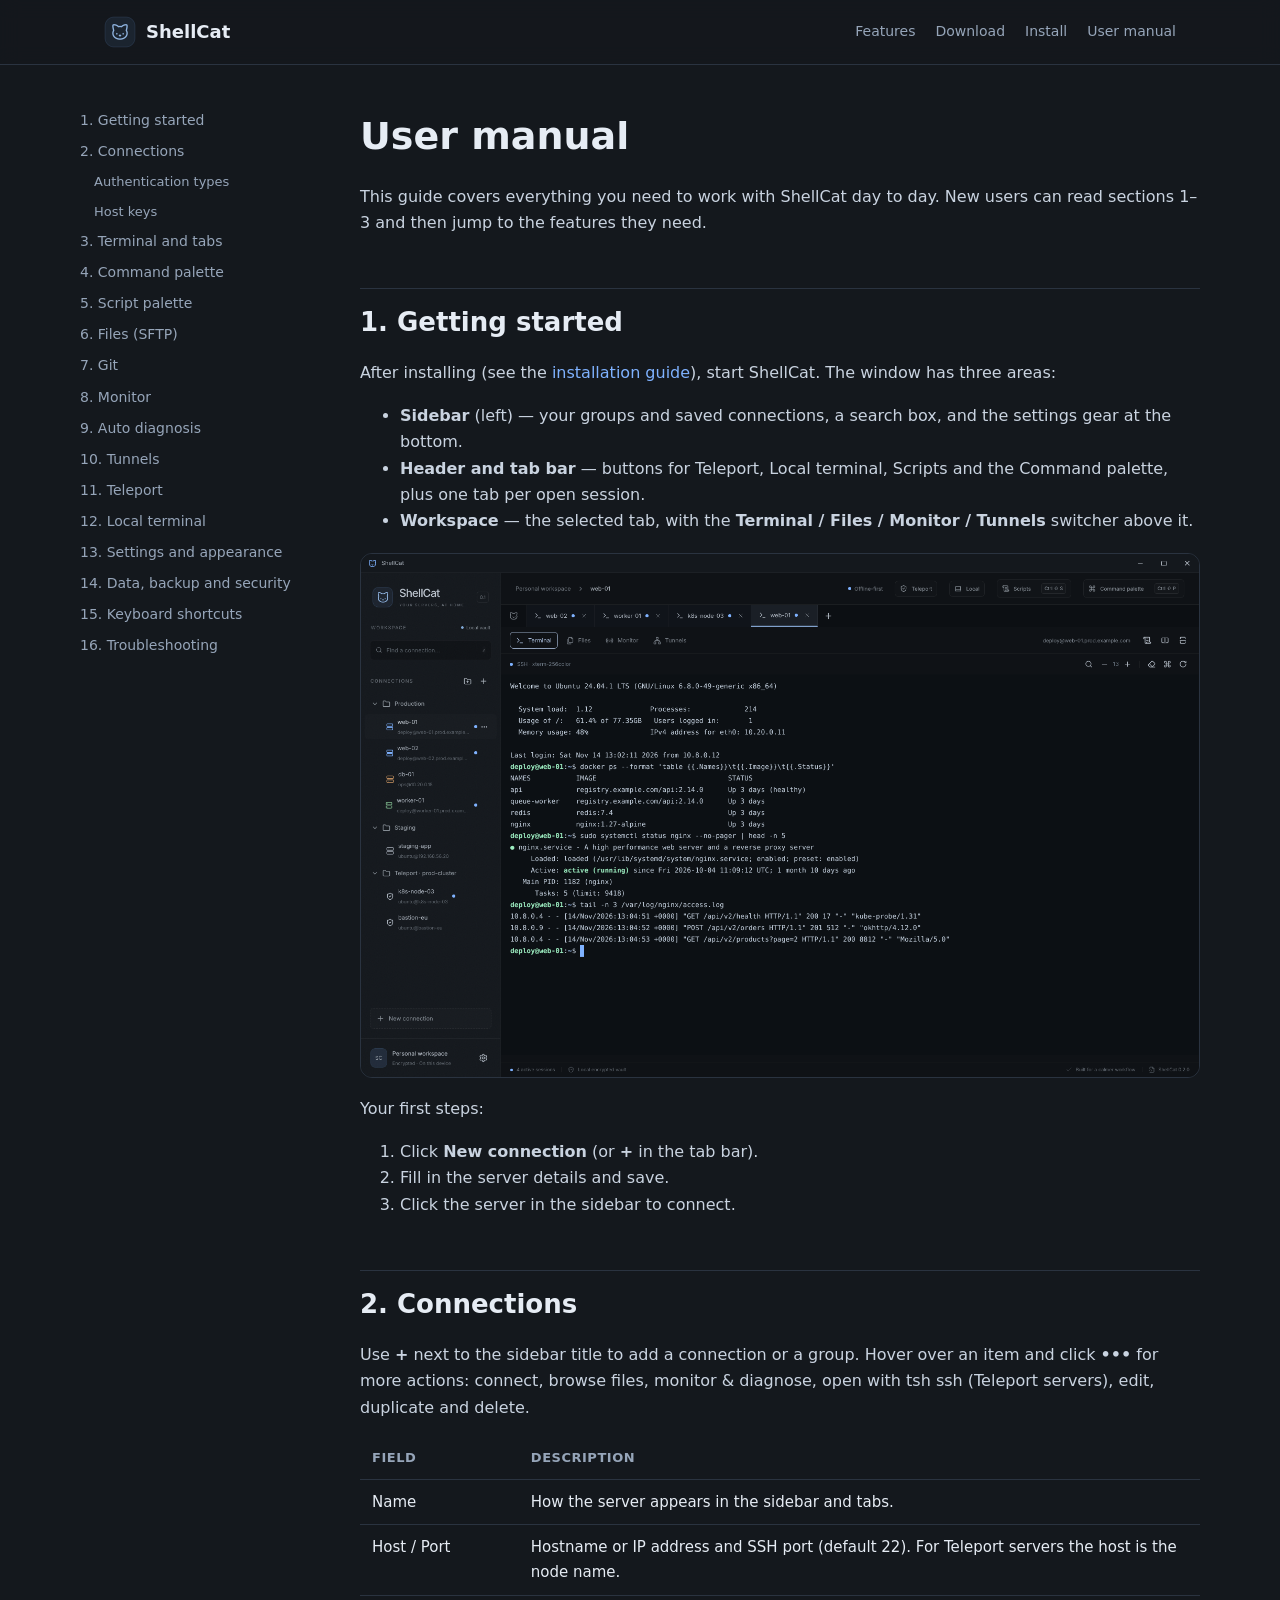
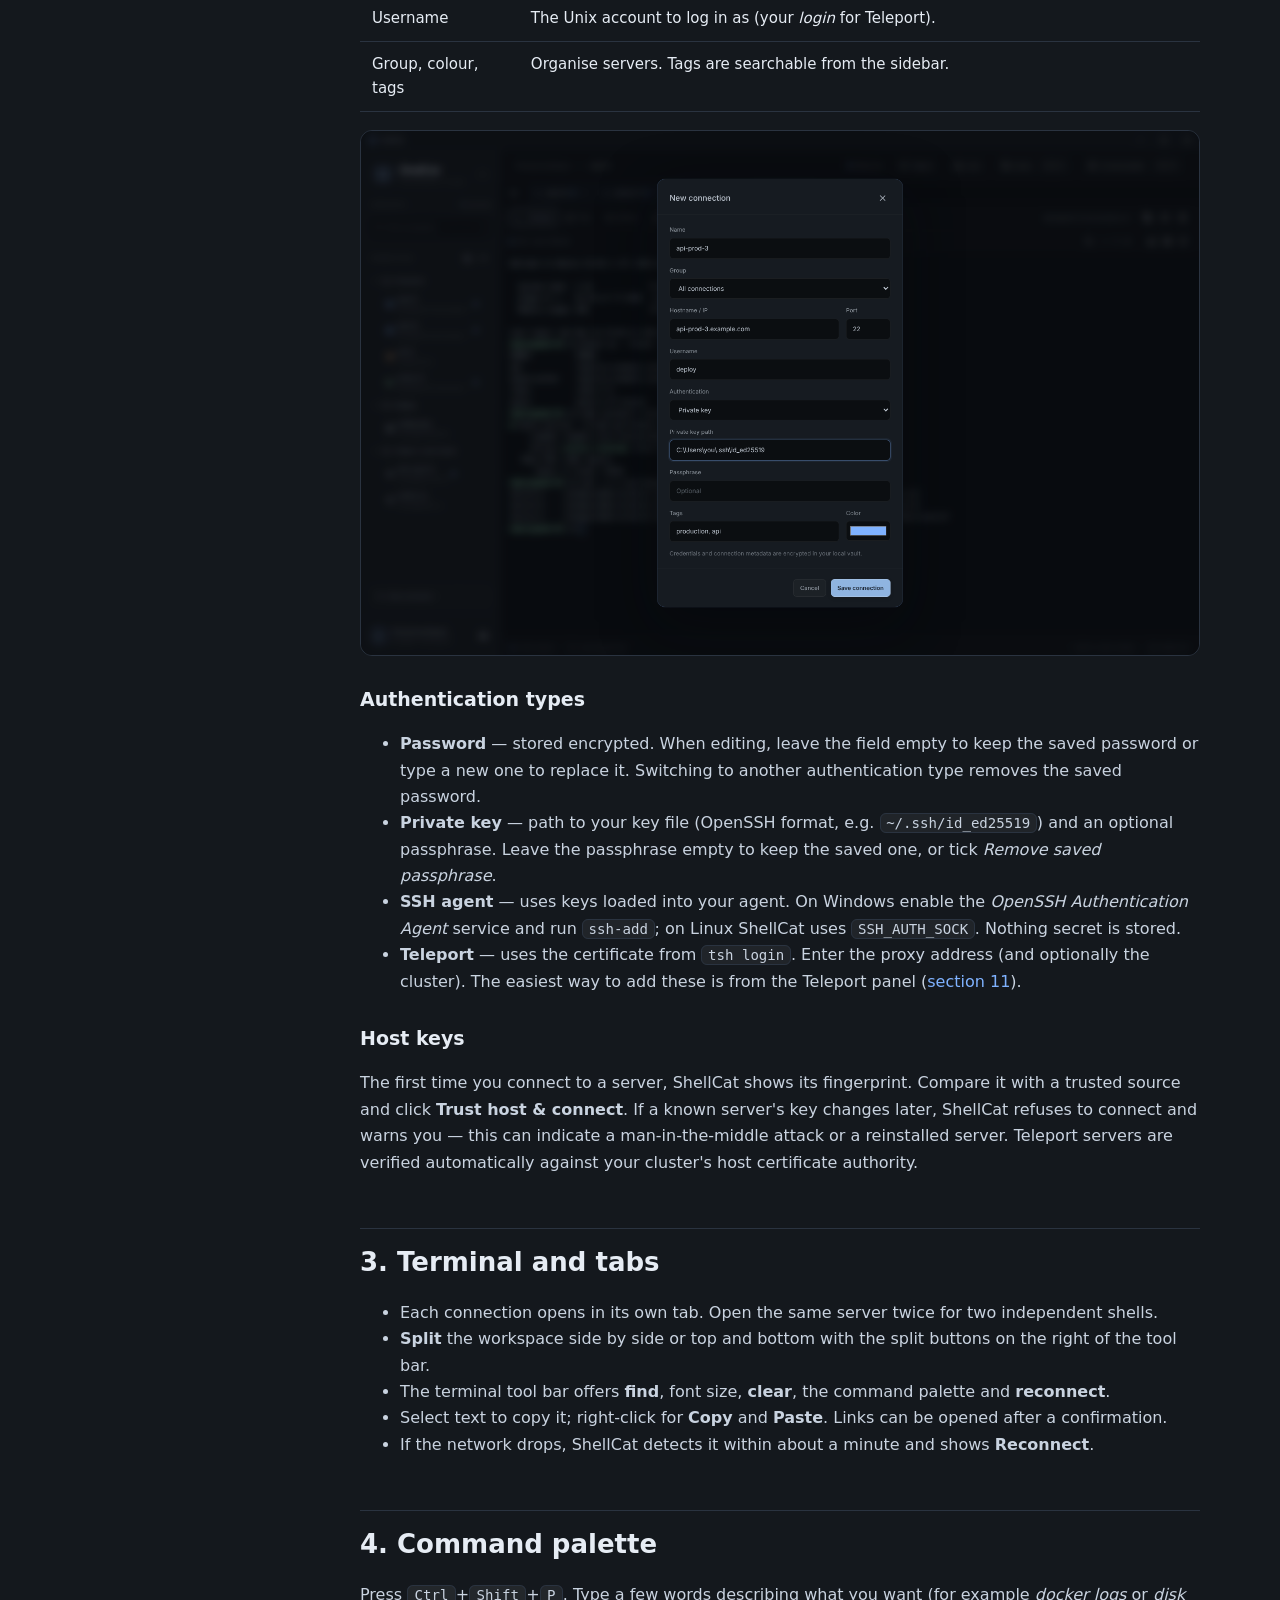
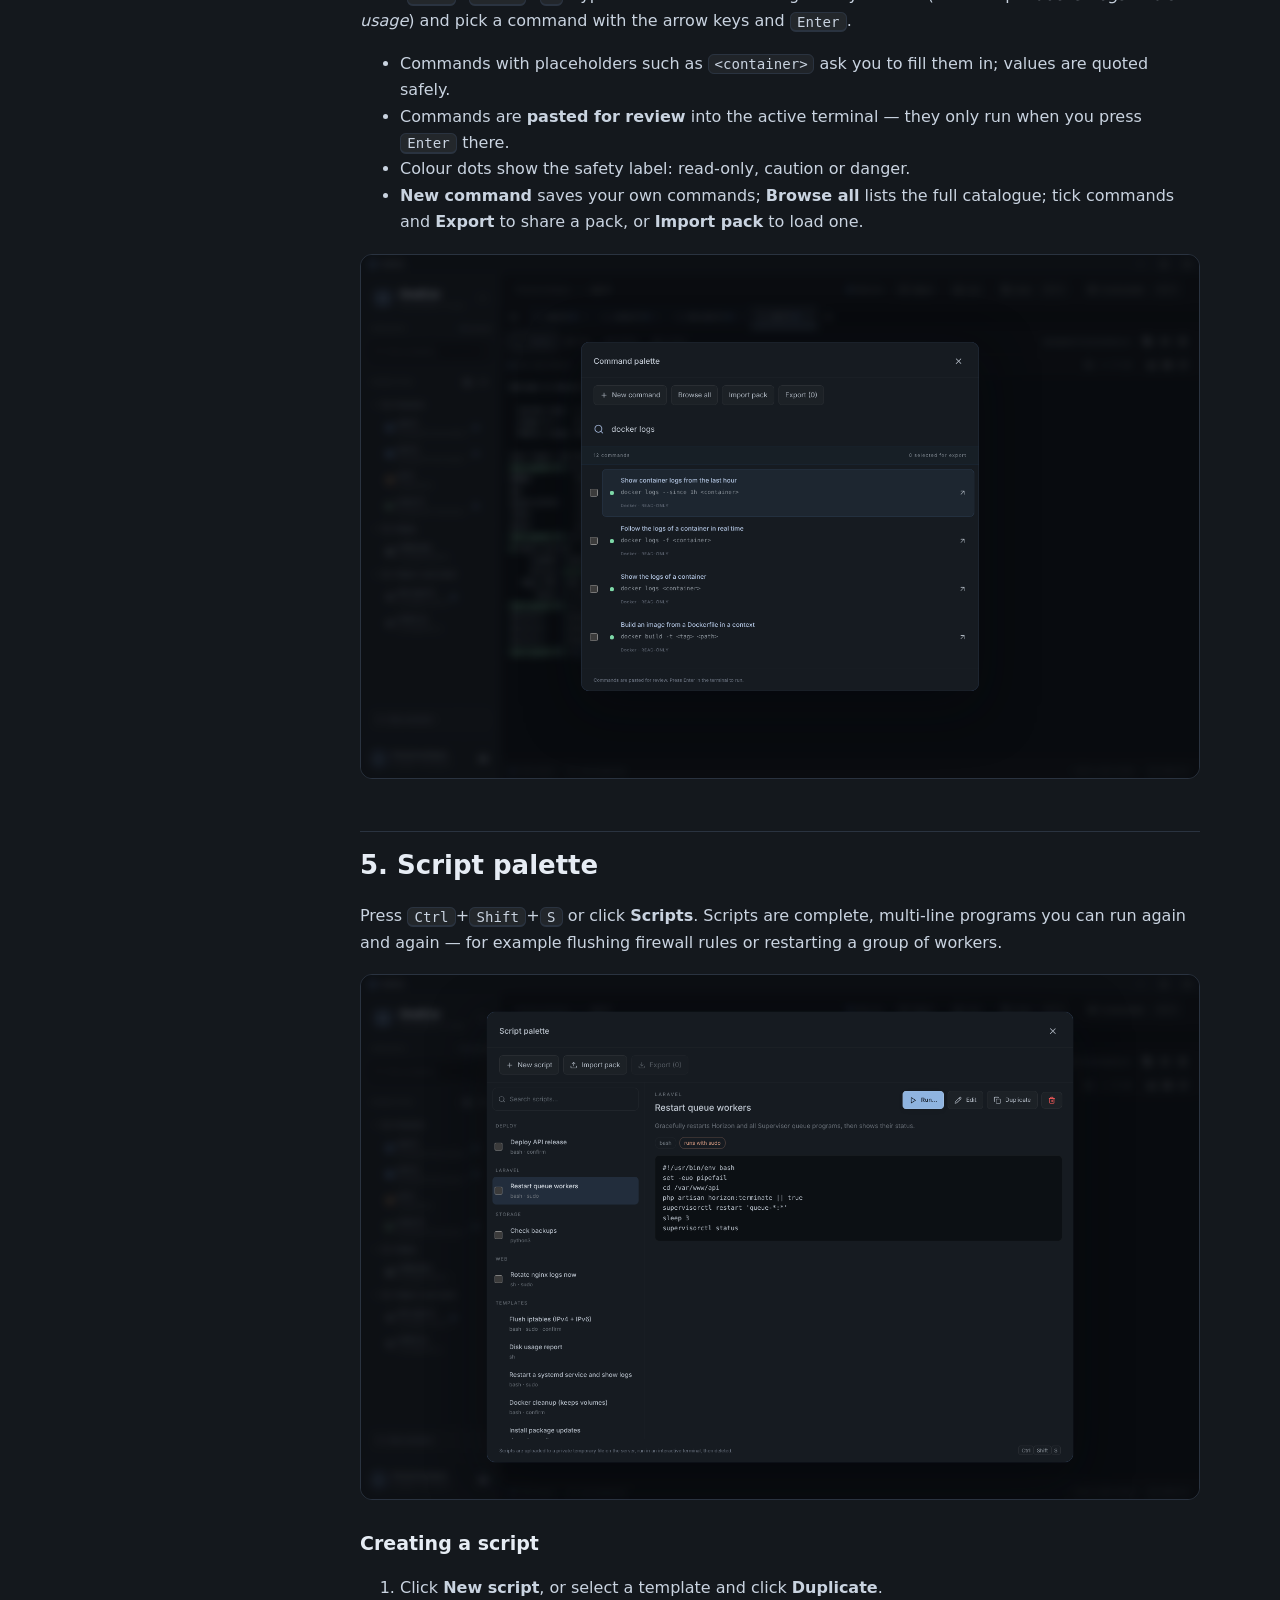
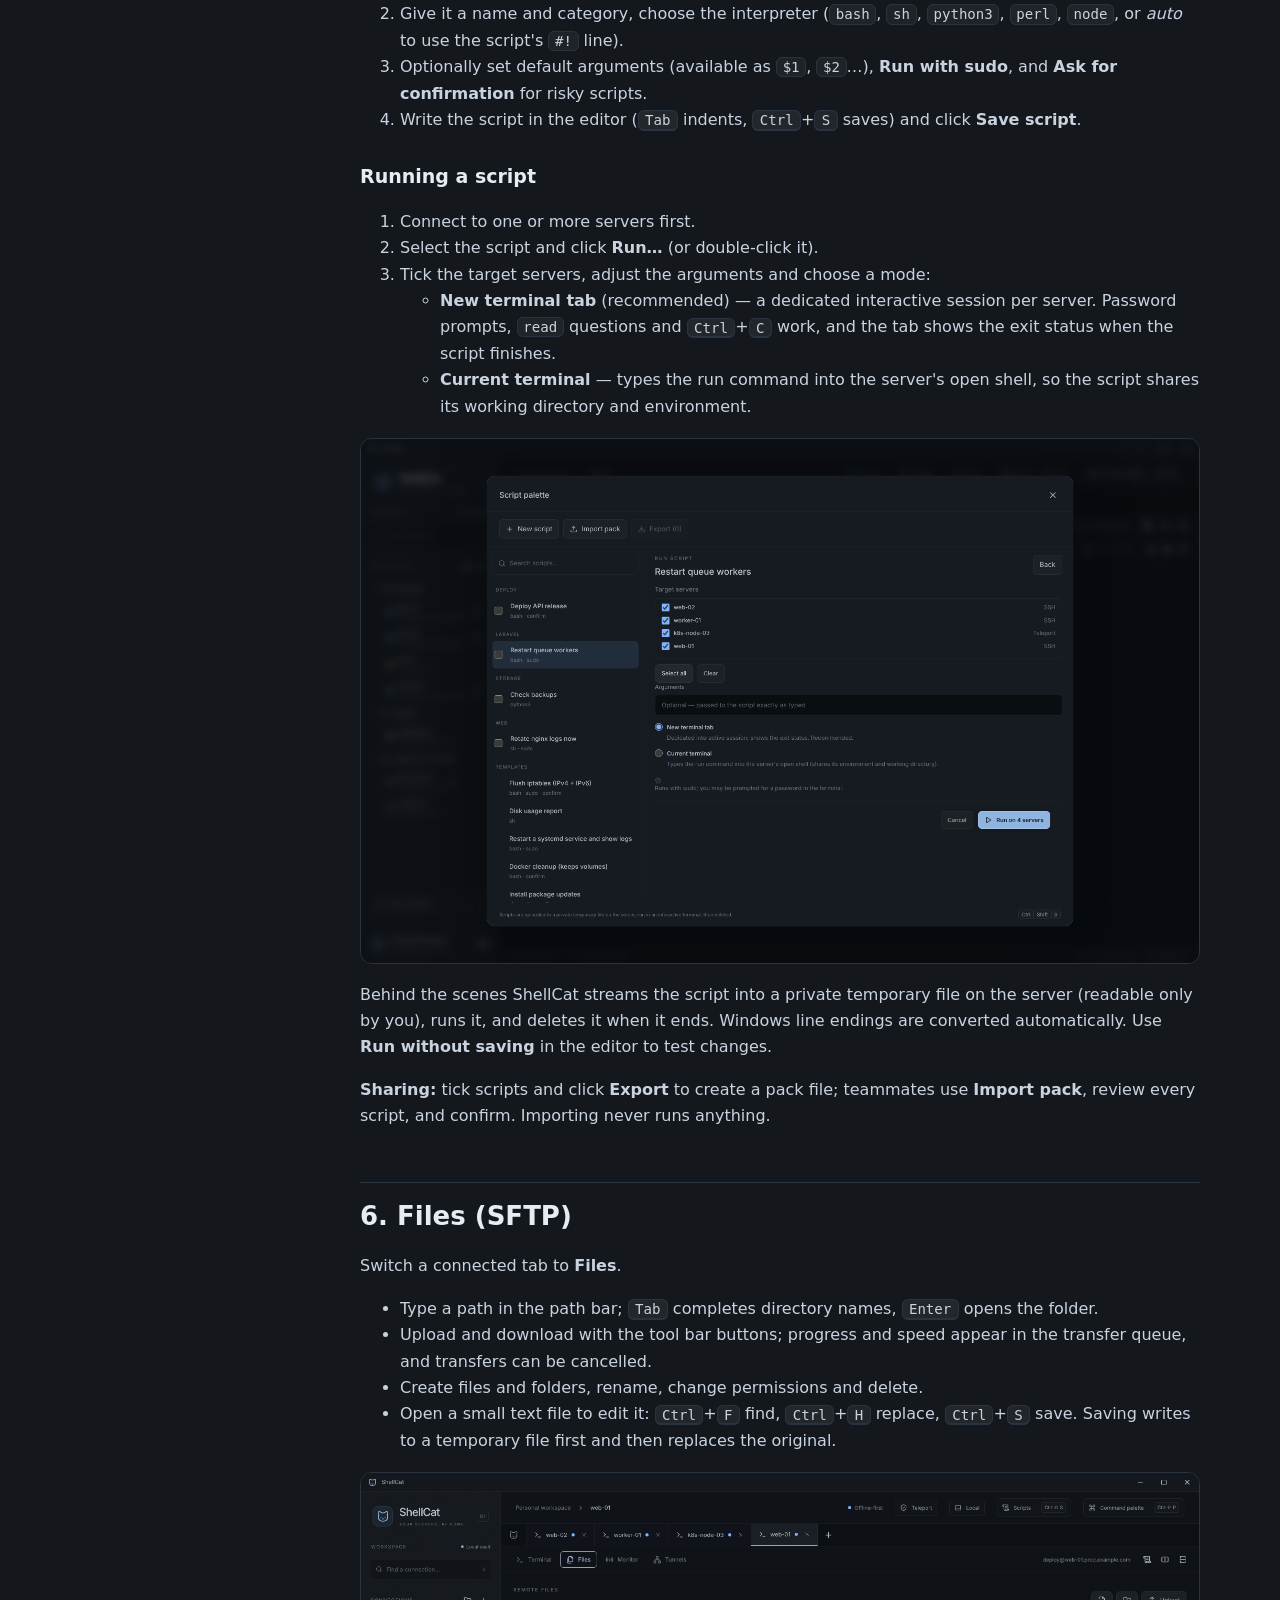
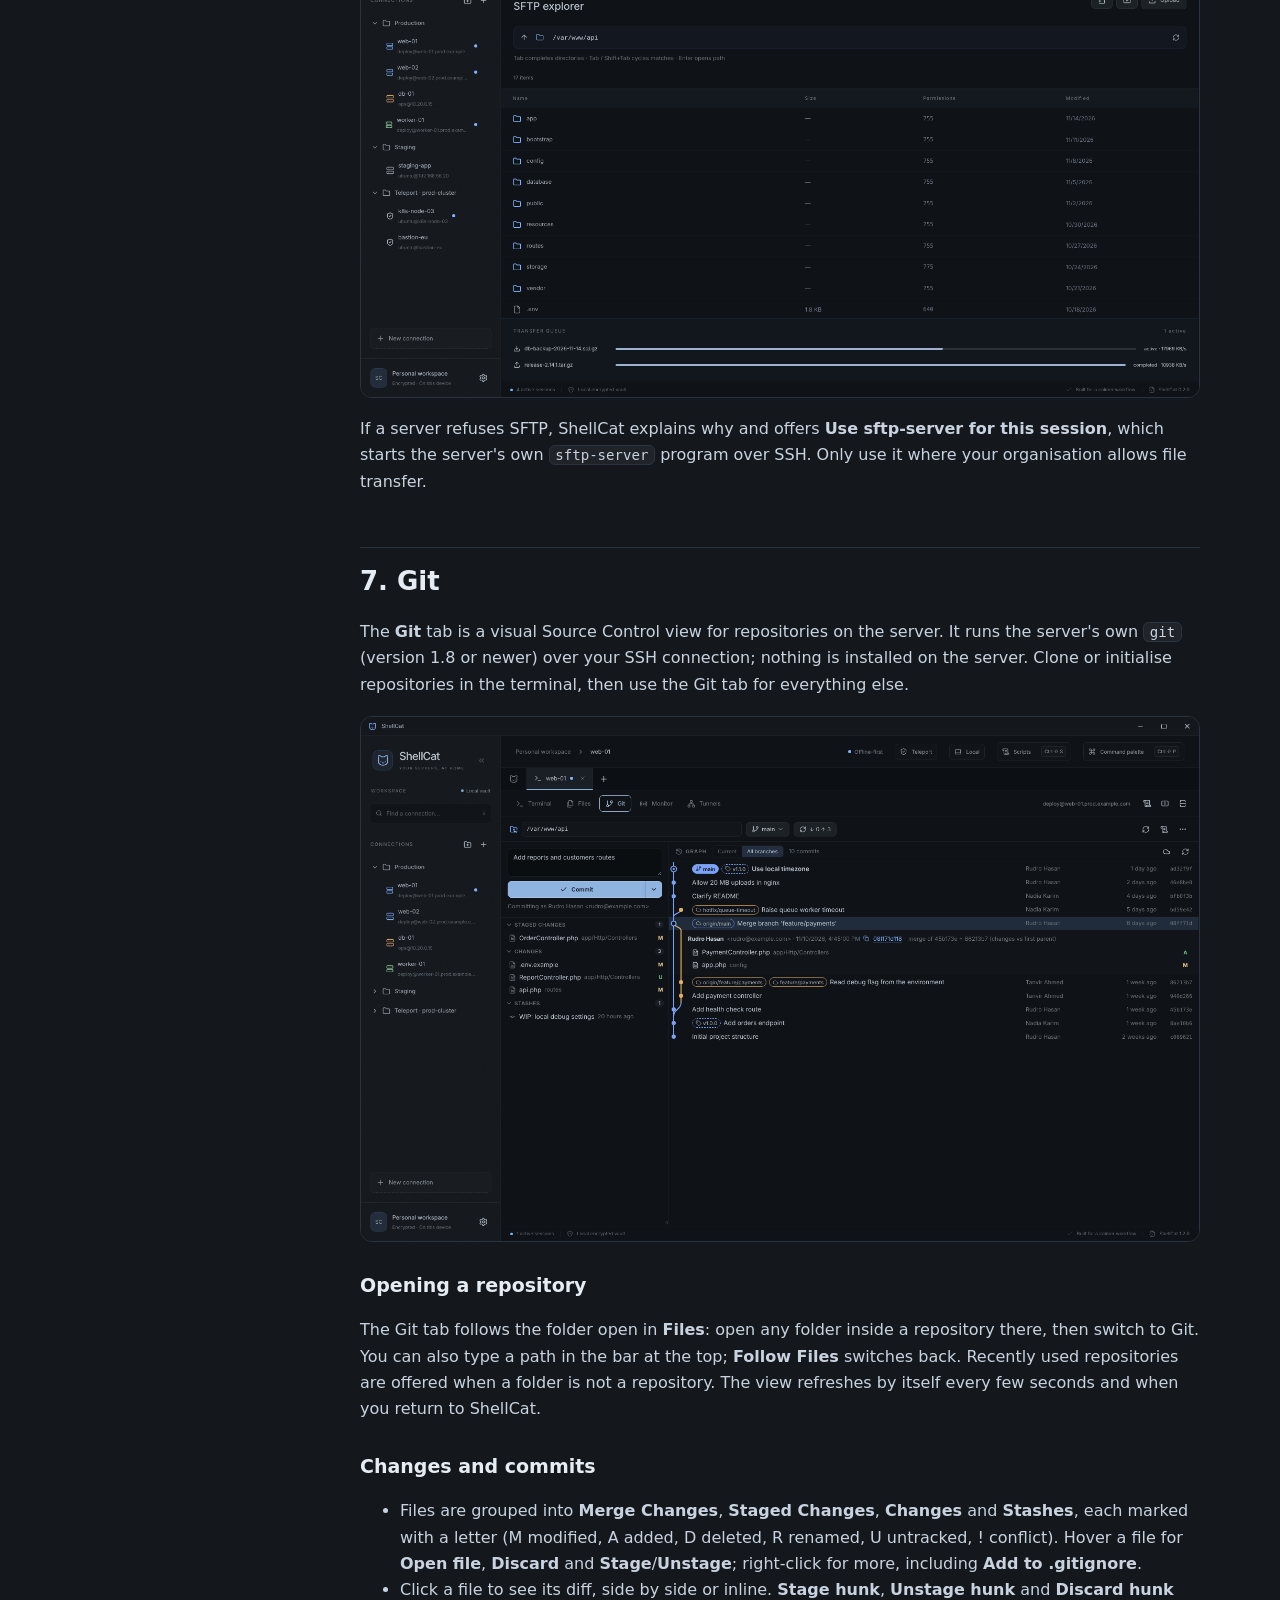
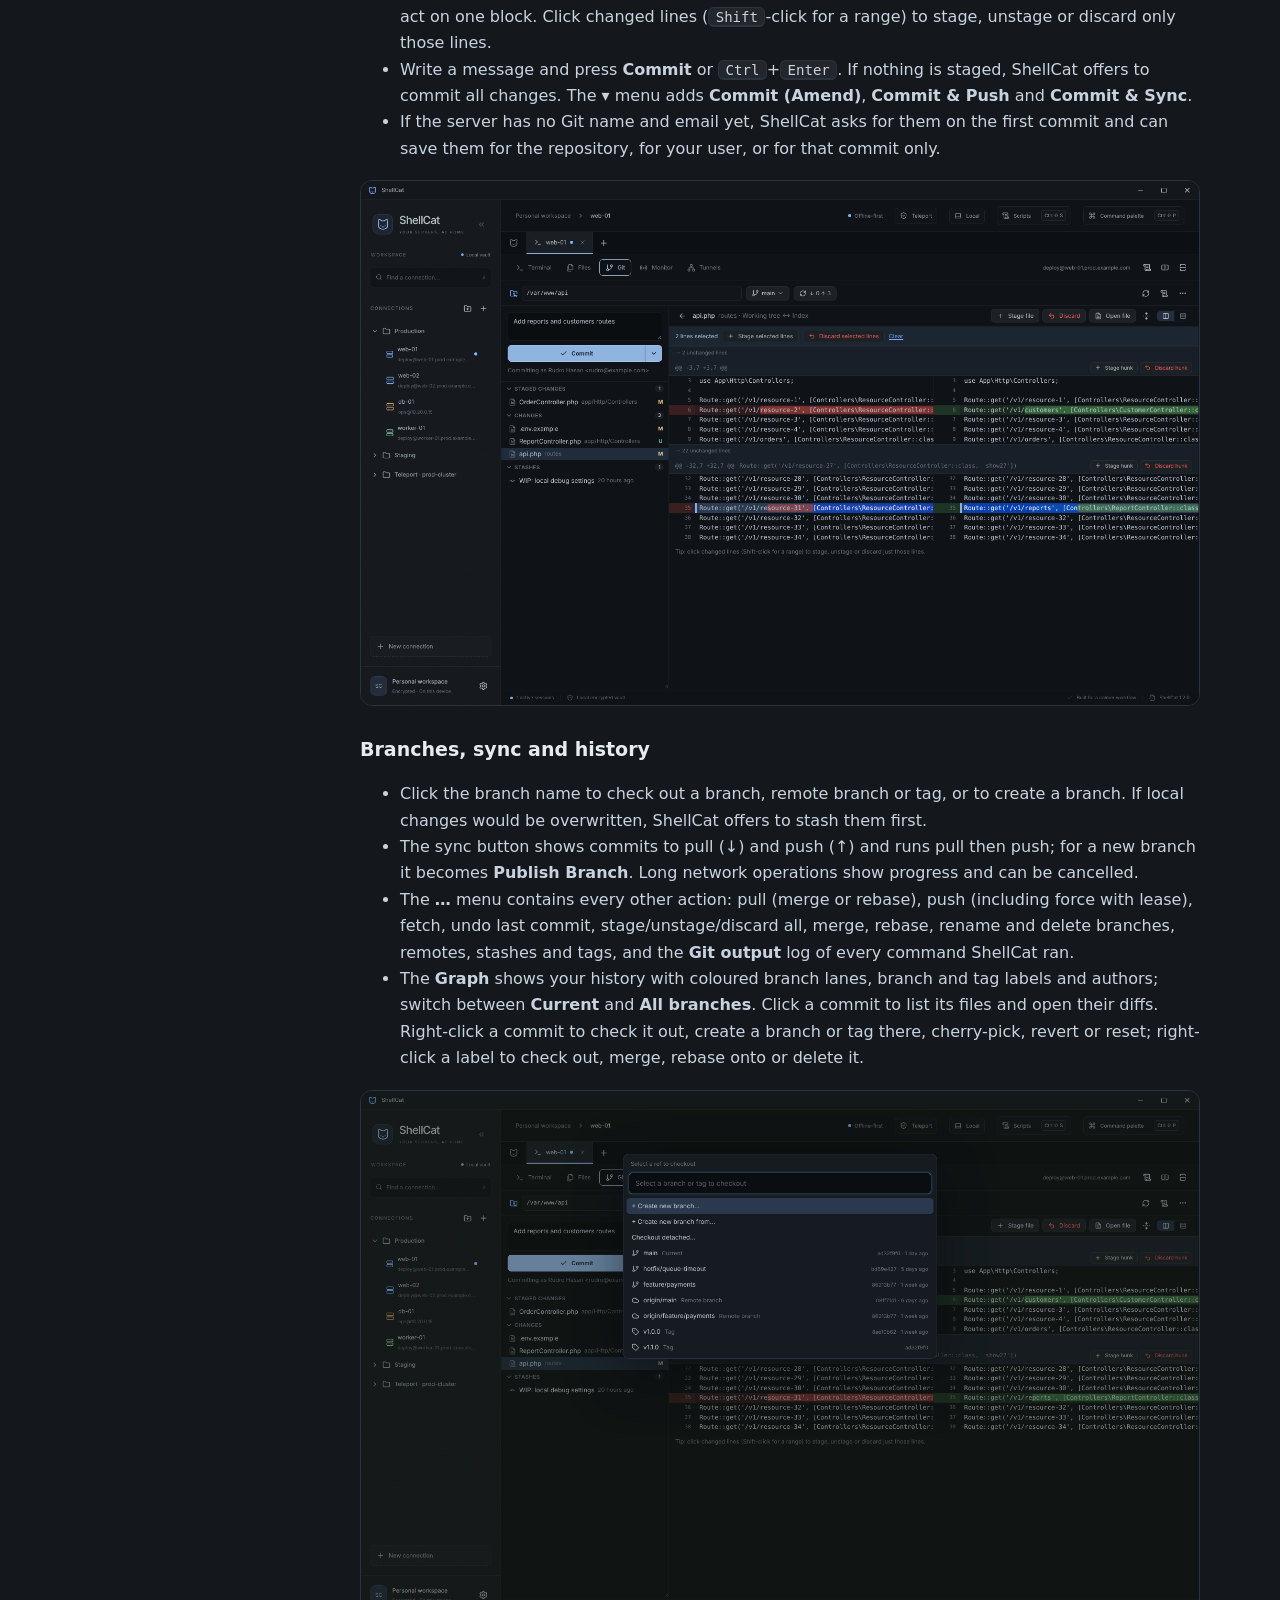
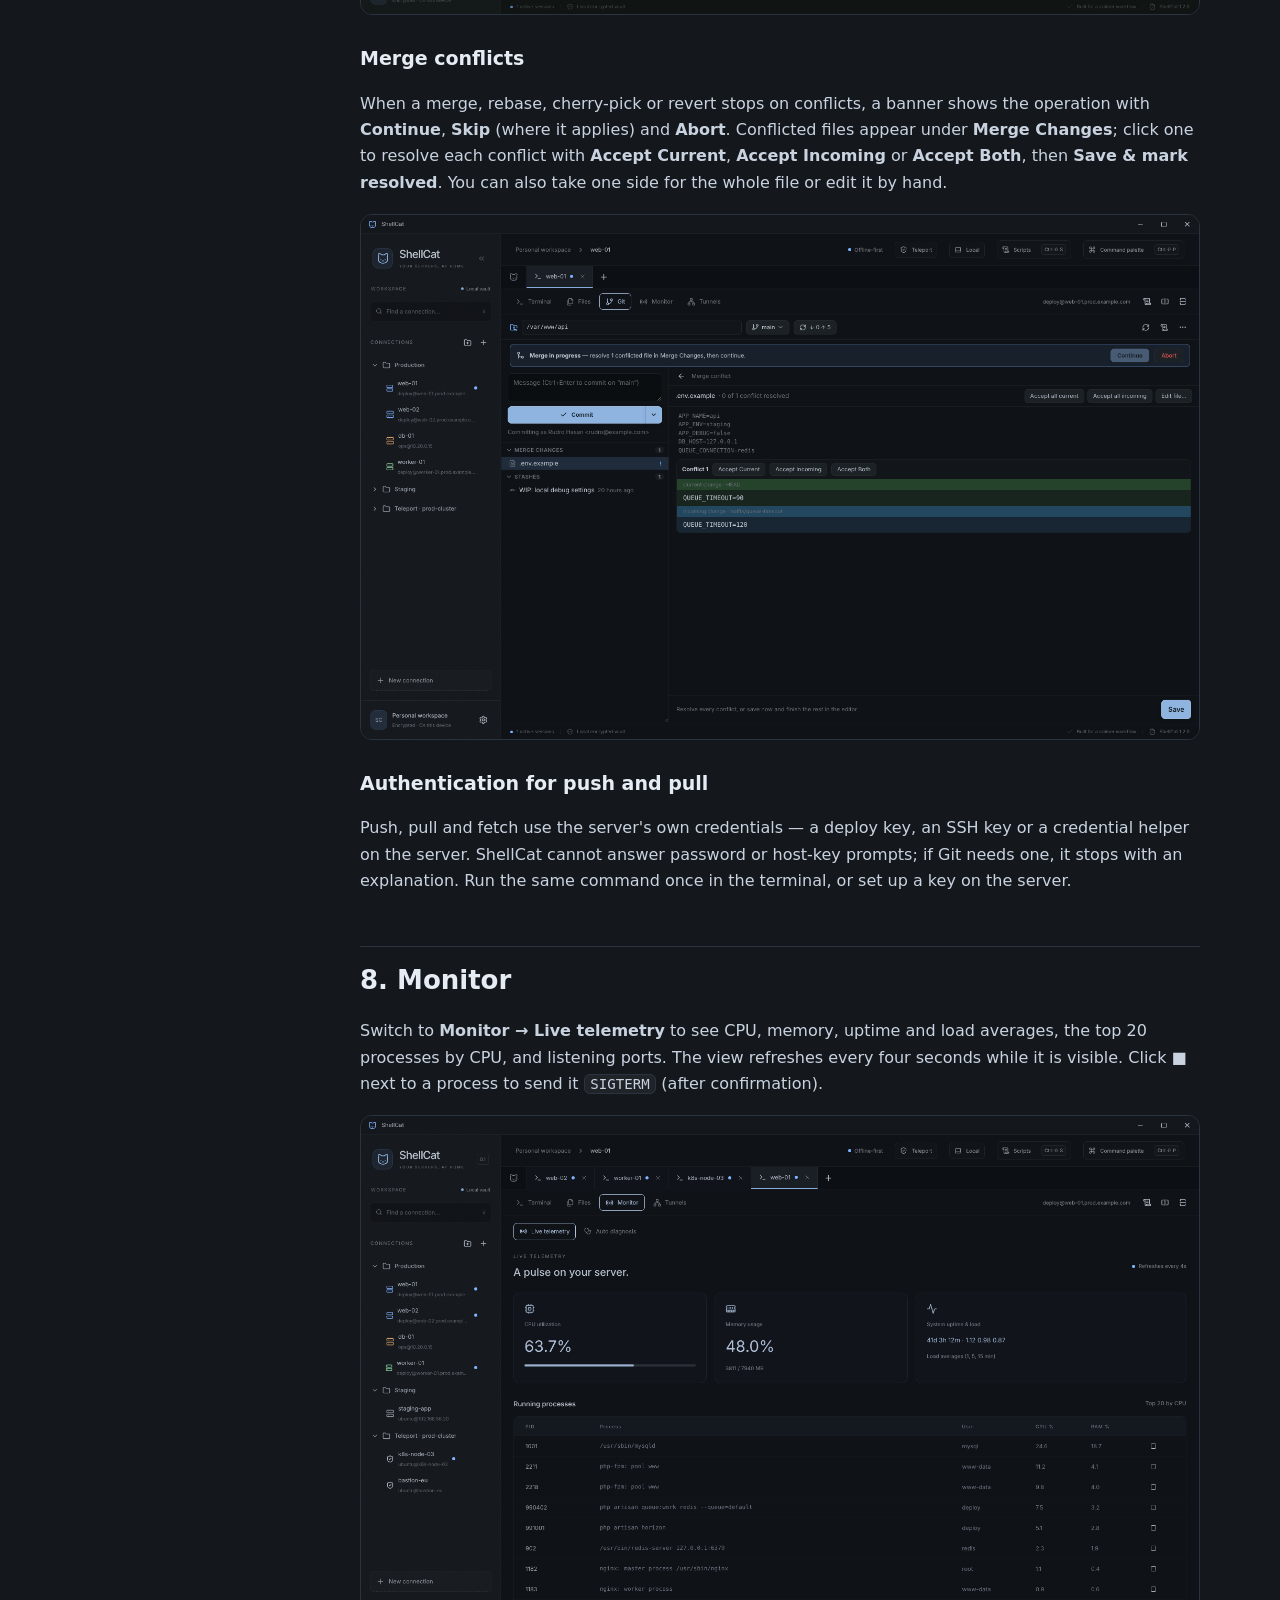
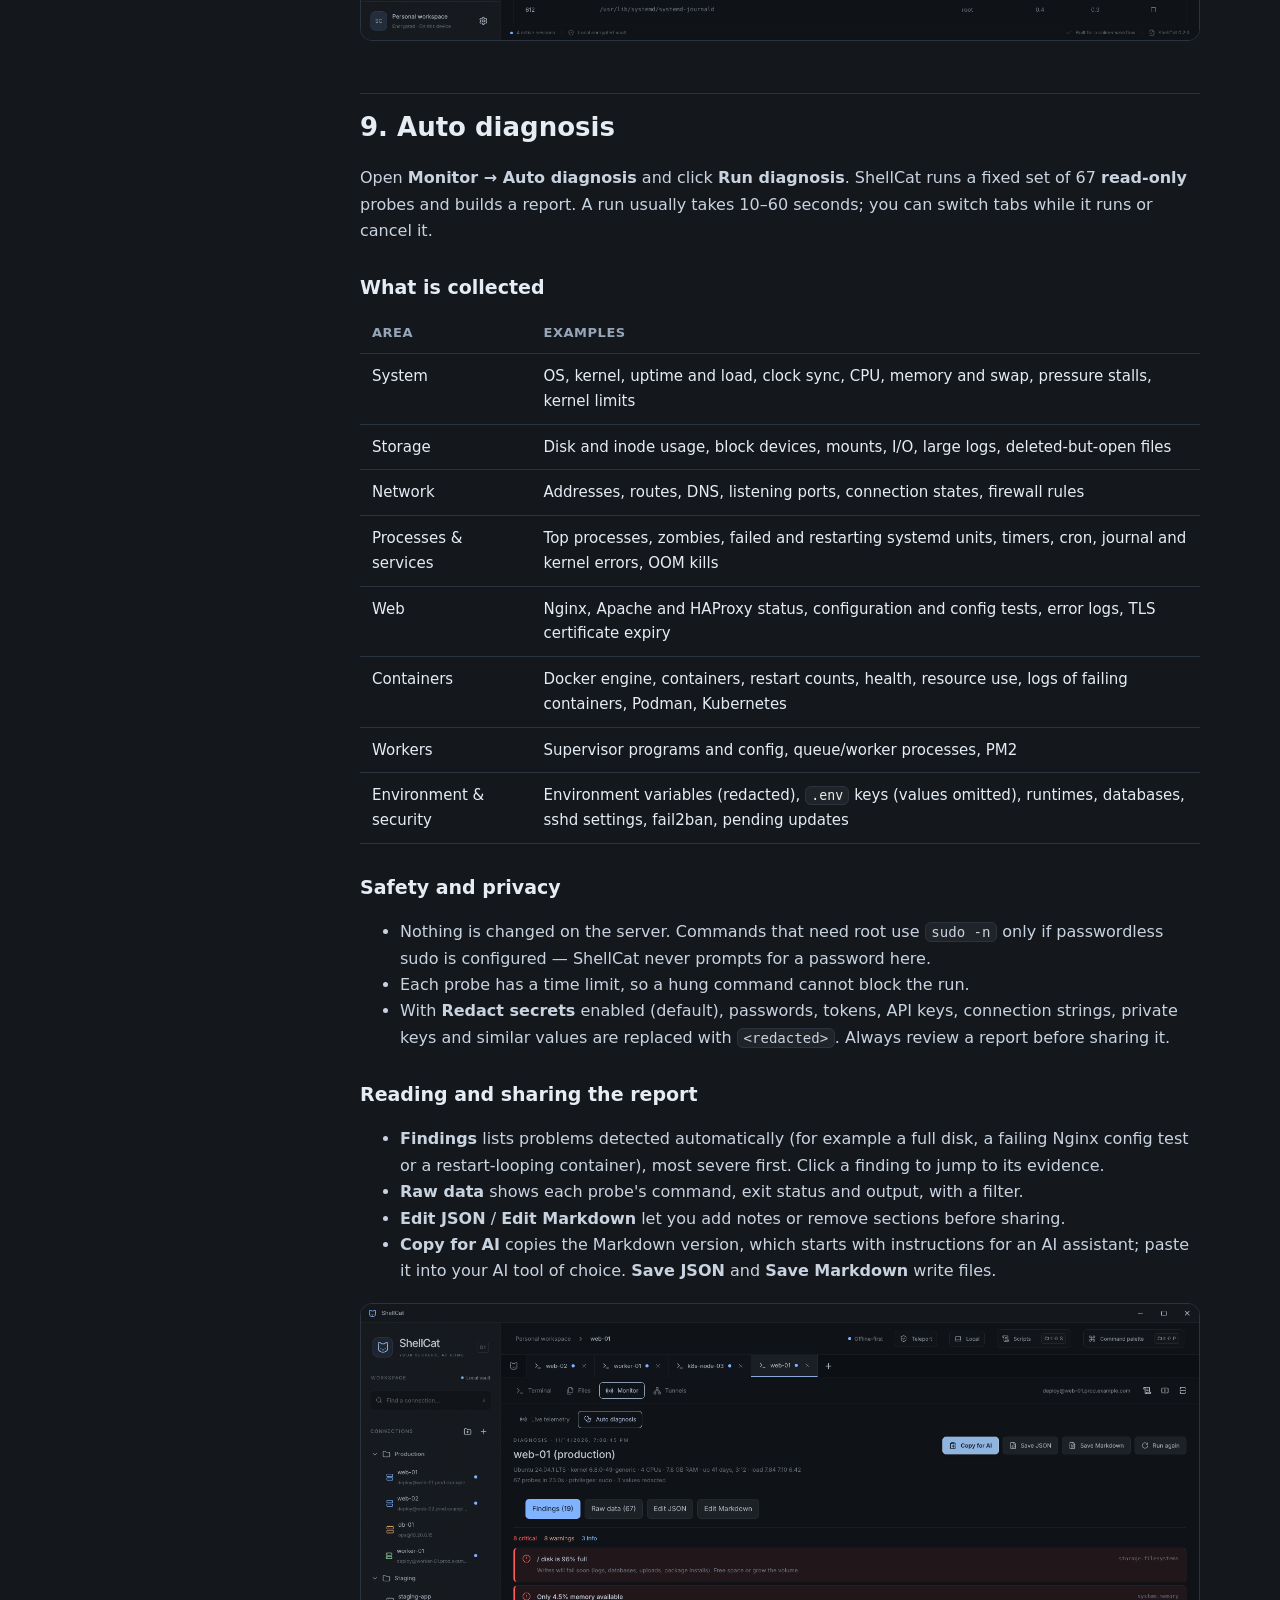
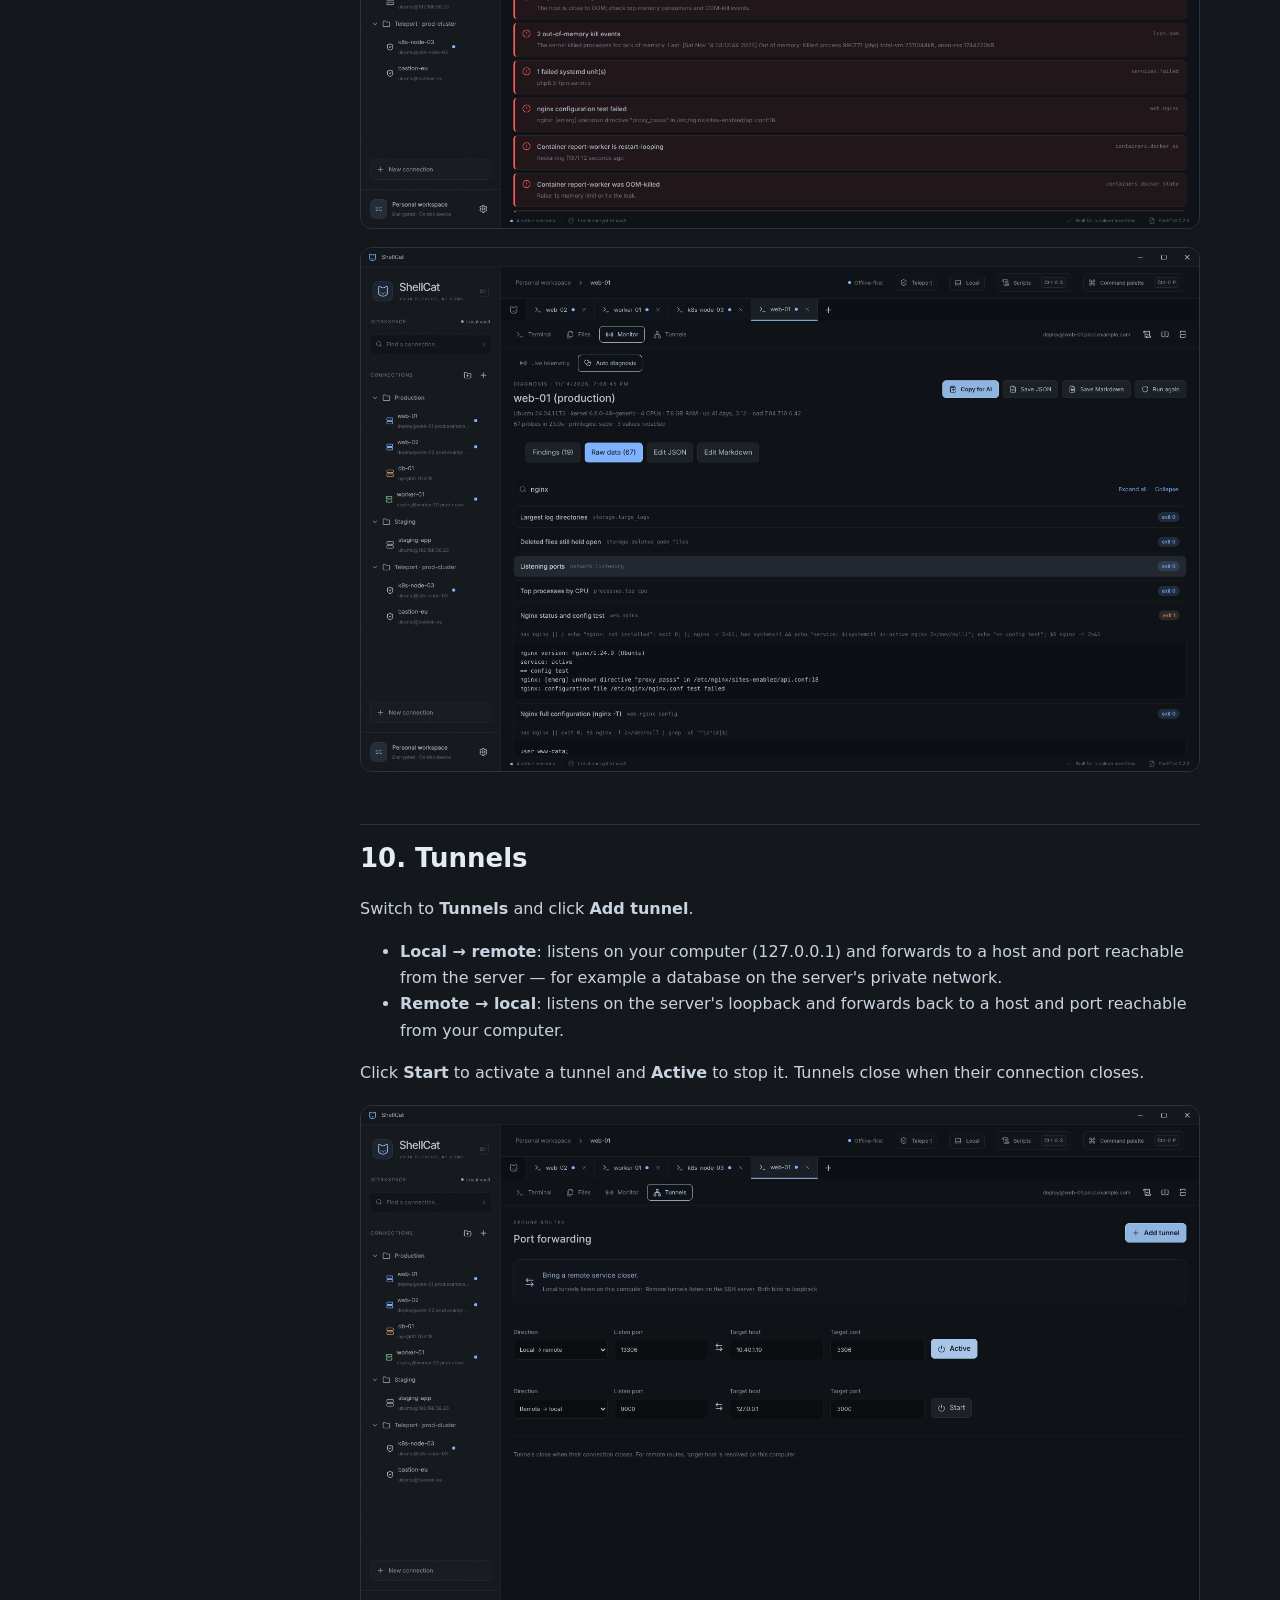
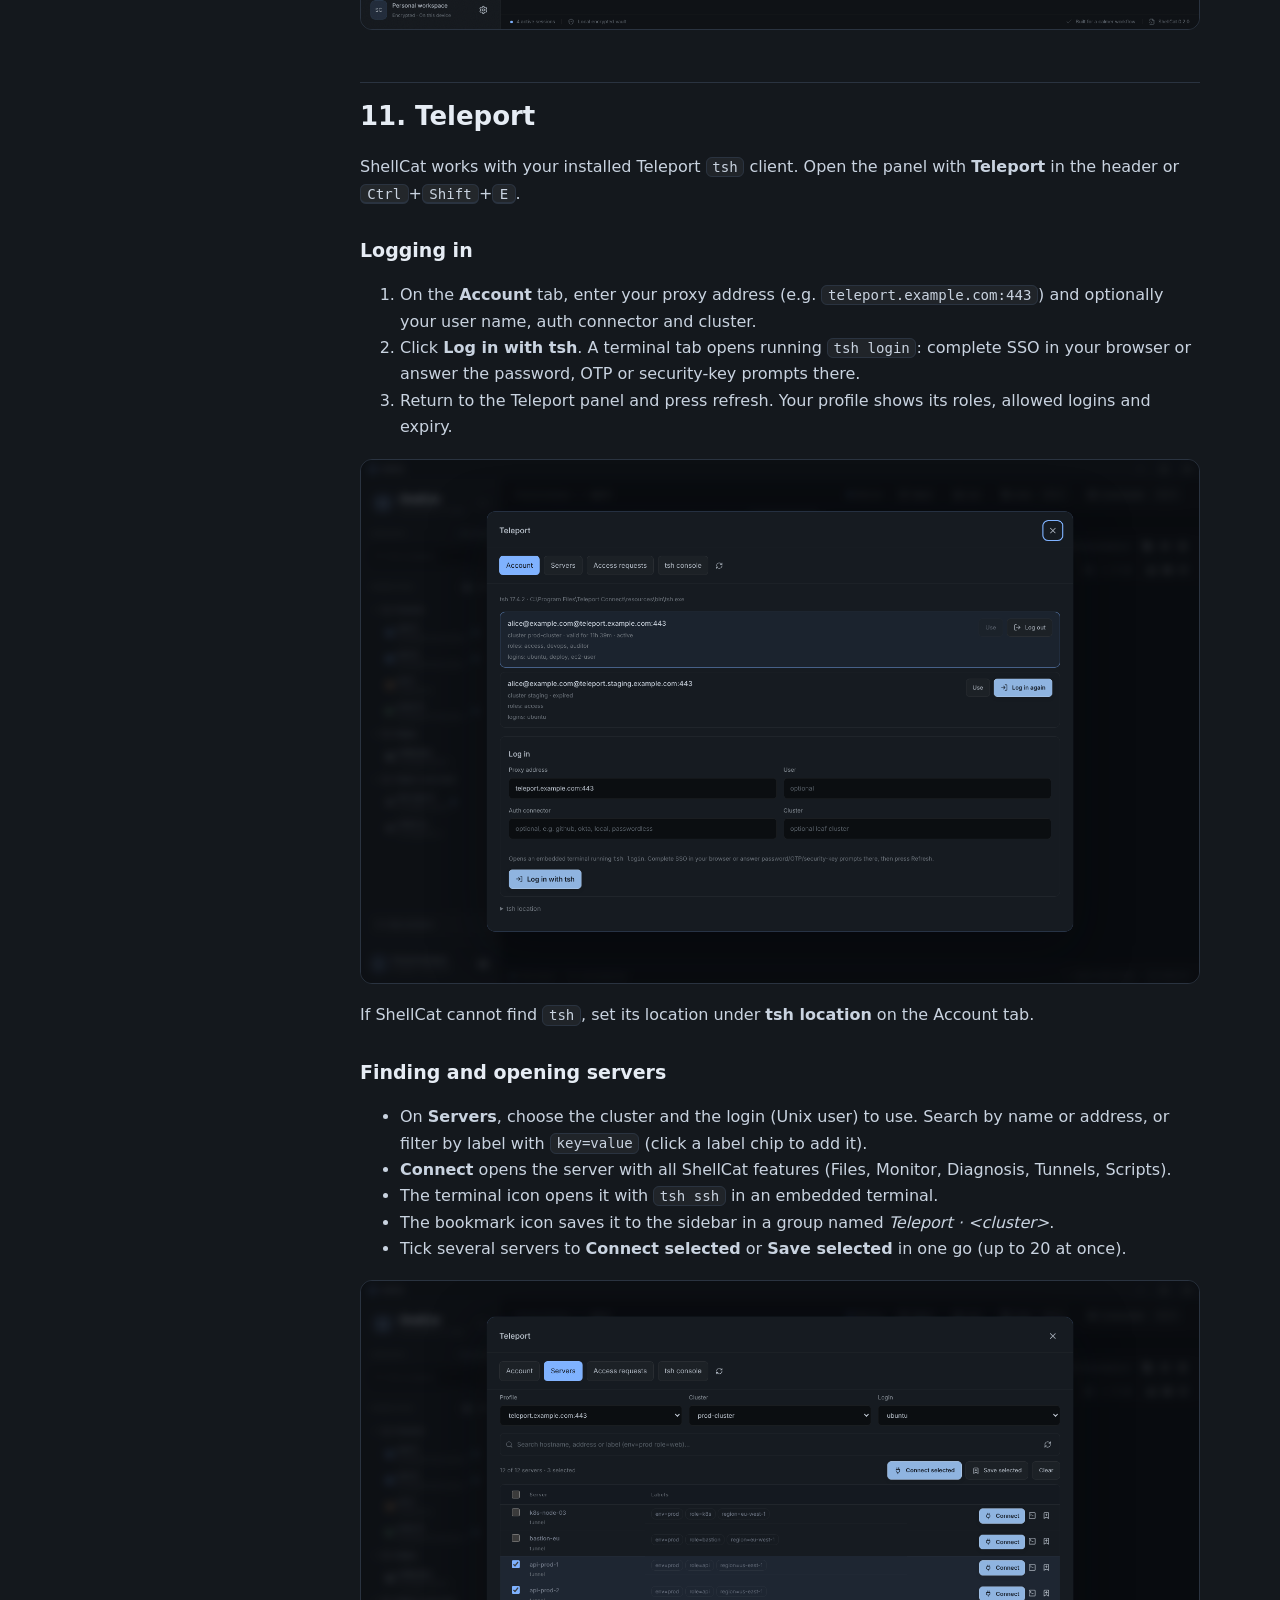
==== commit d94cedde: "Version 1.2.0 released" ====
--- a/manual.html
+++ b/manual.html
@@ -29,15 +29,16 @@
   <a href="#commands">4. Command palette</a>
   <a href="#scripts">5. Script palette</a>
   <a href="#files">6. Files (SFTP)</a>
-  <a href="#monitor">7. Monitor</a>
-  <a href="#diagnosis">8. Auto diagnosis</a>
-  <a href="#tunnels">9. Tunnels</a>
-  <a href="#teleport">10. Teleport</a>
-  <a href="#local">11. Local terminal</a>
-  <a href="#settings">12. Settings and appearance</a>
-  <a href="#data">13. Data, backup and security</a>
-  <a href="#shortcuts">14. Keyboard shortcuts</a>
-  <a href="#troubleshooting">15. Troubleshooting</a>
+  <a href="#git">7. Git</a>
+  <a href="#monitor">8. Monitor</a>
+  <a href="#diagnosis">9. Auto diagnosis</a>
+  <a href="#tunnels">10. Tunnels</a>
+  <a href="#teleport">11. Teleport</a>
+  <a href="#local">12. Local terminal</a>
+  <a href="#settings">13. Settings and appearance</a>
+  <a href="#data">14. Data, backup and security</a>
+  <a href="#shortcuts">15. Keyboard shortcuts</a>
+  <a href="#troubleshooting">16. Troubleshooting</a>
 </aside>
 
 <article>
@@ -75,7 +76,7 @@
   <li><b>Password</b> — stored encrypted. When editing, leave the field empty to keep the saved password or type a new one to replace it. Switching to another authentication type removes the saved password.</li>
   <li><b>Private key</b> — path to your key file (OpenSSH format, e.g. <code>~/.ssh/id_ed25519</code>) and an optional passphrase. Leave the passphrase empty to keep the saved one, or tick <em>Remove saved passphrase</em>.</li>
   <li><b>SSH agent</b> — uses keys loaded into your agent. On Windows enable the <em>OpenSSH Authentication Agent</em> service and run <code>ssh-add</code>; on Linux ShellCat uses <code>SSH_AUTH_SOCK</code>. Nothing secret is stored.</li>
-  <li><b>Teleport</b> — uses the certificate from <code>tsh login</code>. Enter the proxy address (and optionally the cluster). The easiest way to add these is from the Teleport panel (<a href="#teleport">section 10</a>).</li>
+  <li><b>Teleport</b> — uses the certificate from <code>tsh login</code>. Enter the proxy address (and optionally the cluster). The easiest way to add these is from the Teleport panel (<a href="#teleport">section 11</a>).</li>
 </ul>
 
 <h3 id="hostkeys">Host keys</h3>
@@ -135,11 +136,38 @@
 <figure><img src="screenshots/files.png" alt="File browser"></figure>
 <p>If a server refuses SFTP, ShellCat explains why and offers <b>Use sftp-server for this session</b>, which starts the server's own <code>sftp-server</code> program over SSH. Only use it where your organisation allows file transfer.</p>
 
-<h2 id="monitor">7. Monitor</h2>
+<h2 id="git">7. Git</h2>
+<p>The <b>Git</b> tab is a visual Source Control view for repositories on the server. It runs the server's own <code>git</code> (version 1.8 or newer) over your SSH connection; nothing is installed on the server. Clone or initialise repositories in the terminal, then use the Git tab for everything else.</p>
+<figure><img src="screenshots/git.png" alt="Git tab"></figure>
+<h3>Opening a repository</h3>
+<p>The Git tab follows the folder open in <b>Files</b>: open any folder inside a repository there, then switch to Git. You can also type a path in the bar at the top; <b>Follow Files</b> switches back. Recently used repositories are offered when a folder is not a repository. The view refreshes by itself every few seconds and when you return to ShellCat.</p>
+<h3>Changes and commits</h3>
+<ul>
+  <li>Files are grouped into <b>Merge Changes</b>, <b>Staged Changes</b>, <b>Changes</b> and <b>Stashes</b>, each marked with a letter (M modified, A added, D deleted, R renamed, U untracked, ! conflict). Hover a file for <b>Open file</b>, <b>Discard</b> and <b>Stage</b>/<b>Unstage</b>; right-click for more, including <b>Add to .gitignore</b>.</li>
+  <li>Click a file to see its diff, side by side or inline. <b>Stage hunk</b>, <b>Unstage hunk</b> and <b>Discard hunk</b> act on one block. Click changed lines (<kbd>Shift</kbd>-click for a range) to stage, unstage or discard only those lines.</li>
+  <li>Write a message and press <b>Commit</b> or <kbd>Ctrl</kbd>+<kbd>Enter</kbd>. If nothing is staged, ShellCat offers to commit all changes. The ▾ menu adds <b>Commit (Amend)</b>, <b>Commit &amp; Push</b> and <b>Commit &amp; Sync</b>.</li>
+  <li>If the server has no Git name and email yet, ShellCat asks for them on the first commit and can save them for the repository, for your user, or for that commit only.</li>
+</ul>
+<figure><img src="screenshots/git-diff.png" alt="Staging selected lines"></figure>
+<h3>Branches, sync and history</h3>
+<ul>
+  <li>Click the branch name to check out a branch, remote branch or tag, or to create a branch. If local changes would be overwritten, ShellCat offers to stash them first.</li>
+  <li>The sync button shows commits to pull (↓) and push (↑) and runs pull then push; for a new branch it becomes <b>Publish Branch</b>. Long network operations show progress and can be cancelled.</li>
+  <li>The <b>…</b> menu contains every other action: pull (merge or rebase), push (including force with lease), fetch, undo last commit, stage/unstage/discard all, merge, rebase, rename and delete branches, remotes, stashes and tags, and the <b>Git output</b> log of every command ShellCat ran.</li>
+  <li>The <b>Graph</b> shows your history with coloured branch lanes, branch and tag labels and authors; switch between <b>Current</b> and <b>All branches</b>. Click a commit to list its files and open their diffs. Right-click a commit to check it out, create a branch or tag there, cherry-pick, revert or reset; right-click a label to check out, merge, rebase onto or delete it.</li>
+</ul>
+<figure><img src="screenshots/git-branches.png" alt="Branch picker"></figure>
+<h3>Merge conflicts</h3>
+<p>When a merge, rebase, cherry-pick or revert stops on conflicts, a banner shows the operation with <b>Continue</b>, <b>Skip</b> (where it applies) and <b>Abort</b>. Conflicted files appear under <b>Merge Changes</b>; click one to resolve each conflict with <b>Accept Current</b>, <b>Accept Incoming</b> or <b>Accept Both</b>, then <b>Save &amp; mark resolved</b>. You can also take one side for the whole file or edit it by hand.</p>
+<figure><img src="screenshots/git-conflict.png" alt="Resolving a merge conflict"></figure>
+<h3>Authentication for push and pull</h3>
+<p>Push, pull and fetch use the server's own credentials — a deploy key, an SSH key or a credential helper on the server. ShellCat cannot answer password or host-key prompts; if Git needs one, it stops with an explanation. Run the same command once in the terminal, or set up a key on the server.</p>
+
+<h2 id="monitor">8. Monitor</h2>
 <p>Switch to <b>Monitor → Live telemetry</b> to see CPU, memory, uptime and load averages, the top 20 processes by CPU, and listening ports. The view refreshes every four seconds while it is visible. Click ■ next to a process to send it <code>SIGTERM</code> (after confirmation).</p>
 <figure><img src="screenshots/monitor.png" alt="Live monitor"></figure>
 
-<h2 id="diagnosis">8. Auto diagnosis</h2>
+<h2 id="diagnosis">9. Auto diagnosis</h2>
 <p>Open <b>Monitor → Auto diagnosis</b> and click <b>Run diagnosis</b>. ShellCat runs a fixed set of 67 <b>read-only</b> probes and builds a report. A run usually takes 10–60 seconds; you can switch tabs while it runs or cancel it.</p>
 <h3>What is collected</h3>
 <table>
@@ -169,7 +197,7 @@
 <figure><img src="screenshots/diagnosis-findings.png" alt="Diagnosis findings"></figure>
 <figure><img src="screenshots/diagnosis-report.png" alt="Diagnosis report"></figure>
 
-<h2 id="tunnels">9. Tunnels</h2>
+<h2 id="tunnels">10. Tunnels</h2>
 <p>Switch to <b>Tunnels</b> and click <b>Add tunnel</b>.</p>
 <ul>
   <li><b>Local → remote</b>: listens on your computer (127.0.0.1) and forwards to a host and port reachable from the server — for example a database on the server's private network.</li>
@@ -178,7 +206,7 @@
 <p>Click <b>Start</b> to activate a tunnel and <b>Active</b> to stop it. Tunnels close when their connection closes.</p>
 <figure><img src="screenshots/tunnels.png" alt="Tunnels"></figure>
 
-<h2 id="teleport">10. Teleport</h2>
+<h2 id="teleport">11. Teleport</h2>
 <p>ShellCat works with your installed Teleport <code>tsh</code> client. Open the panel with <b>Teleport</b> in the header or <kbd>Ctrl</kbd>+<kbd>Shift</kbd>+<kbd>E</kbd>.</p>
 <h3>Logging in</h3>
 <ol>
@@ -207,10 +235,10 @@
 <h3>tsh console</h3>
 <p>Run any other tsh command — <code>db ls</code>, <code>kube ls</code>, <code>apps ls</code>, <code>recordings ls</code> and so on — in an embedded terminal. The current proxy is added automatically.</p>
 
-<h2 id="local">11. Local terminal</h2>
+<h2 id="local">12. Local terminal</h2>
 <p>Click <b>Local</b> in the header to open a terminal on your own computer (PowerShell on Windows, your login shell on Linux). Use it next to your server tabs, for example to run <code>tsh</code>, <code>git</code> or <code>kubectl</code>.</p>
 
-<h2 id="settings">12. Settings and appearance</h2>
+<h2 id="settings">13. Settings and appearance</h2>
 <p>Open Settings with the gear at the bottom of the sidebar.</p>
 <ul>
   <li><b>Appearance</b> — <b>Edit appearance</b> opens your personal <code>appearance.json</code> (colours, fonts, terminal font size, line height, scrollback, cursor). Save the file and click <b>Reload appearance</b>. Remove a value to return to the default.</li>
@@ -219,7 +247,7 @@
   <li><b>About</b> — version and the location of diagnostic logs.</li>
 </ul>
 
-<h2 id="data">13. Data, backup and security</h2>
+<h2 id="data">14. Data, backup and security</h2>
 <p>ShellCat stores everything locally:</p>
 <table>
   <tr><th>Platform</th><th>Folder</th></tr>
@@ -238,7 +266,7 @@
 <div class="note"><b>Back up <code>key.bin</code> together with <code>vault.sqlite3</code>.</b> Without the matching key the vault cannot be decrypted. Because the Windows key is bound to your account, copying the folder to another PC or user will not open the vault; export scripts and command packs to move them, and re-create connections on the new machine.</div>
 <p>Security notes: passwords and passphrases never leave the ShellCat background process; host keys are verified on every connection; only one ShellCat window runs at a time to protect the vault.</p>
 
-<h2 id="shortcuts">14. Keyboard shortcuts</h2>
+<h2 id="shortcuts">15. Keyboard shortcuts</h2>
 <table>
   <tr><th>Shortcut</th><th>Action</th></tr>
   <tr><td><kbd>Ctrl</kbd>+<kbd>Shift</kbd>+<kbd>P</kbd></td><td>Command palette</td></tr>
@@ -249,9 +277,11 @@
   <tr><td><kbd>Ctrl</kbd>+<kbd>S</kbd></td><td>Save (script editor, file editor)</td></tr>
   <tr><td><kbd>Ctrl</kbd>+<kbd>F</kbd> / <kbd>Ctrl</kbd>+<kbd>H</kbd></td><td>Find / replace in the file editor</td></tr>
   <tr><td><kbd>Tab</kbd> / <kbd>Shift</kbd>+<kbd>Tab</kbd></td><td>Complete paths in Files; indent in editors</td></tr>
-</table>
-
-<h2 id="troubleshooting">15. Troubleshooting</h2>
+  <tr><td><kbd>Ctrl</kbd>+<kbd>Enter</kbd></td><td>Commit in the Git tab</td></tr>
+  <tr><td><kbd>Ctrl</kbd>+<kbd>F</kbd></td><td>Search files by name or contents in Files</td></tr>
+</table>
+
+<h2 id="troubleshooting">16. Troubleshooting</h2>
 <h3>“Authentication failed”</h3>
 <p>Check the user name and password or key. For keys, make sure the passphrase is saved and the key is in OpenSSH format. For SSH agent, confirm <code>ssh-add -l</code> lists your key.</p>
 <h3>“Cannot reach the server”</h3>
@@ -264,10 +294,14 @@
 <p>Your roles do not allow that Unix login on the server. Choose another login in the Servers tab; the profile on the Account tab lists your allowed logins.</p>
 <h3>Files: “The server refused the SFTP subsystem”</h3>
 <p>See <a href="#files">section 6</a>. On Teleport, file copying may be disabled for your role.</p>
+<h3>Git: “Git does not trust this folder”</h3>
+<p>The repository belongs to another user (for example <code>www-data</code>), and Git refuses to work in it. Click <b>Trust this folder for my user</b>, which runs <code>git config --global --add safe.directory</code> for that folder on the server.</p>
+<h3>Git: push or pull asks for a password</h3>
+<p>ShellCat cannot type passwords or accept host keys for Git. See <a href="#git">section 7</a>: run the command once in the terminal, or set up an SSH key or credential helper on the server.</p>
 <h3>Linux: two title bars, or a blank terminal</h3>
-<p>Use the system title bar setting (<a href="#settings">section 12</a>). Install the WebKitGTK package for your distribution (see the <a href="index.html#install">installation guide</a>).</p>
+<p>Use the system title bar setting (<a href="#settings">section 13</a>). Install the WebKitGTK package for your distribution (see the <a href="index.html#install">installation guide</a>).</p>
 <h3>ShellCat shows “started with problems”</h3>
-<p>A banner names the component that failed. Logs are in the <code>logs</code> folder (see <a href="#data">section 13</a>). If the vault key cannot be read, restore <code>key.bin</code> from a backup — ShellCat never replaces an existing key.</p>
+<p>A banner names the component that failed. Logs are in the <code>logs</code> folder (see <a href="#data">section 14</a>). If the vault key cannot be read, restore <code>key.bin</code> from a backup — ShellCat never replaces an existing key.</p>
 <p>Still stuck? <a href="https://github.com/Rudro085/ShellCat-go/issues">Open an issue</a> and attach the relevant lines from the log file (they contain no passwords).</p>
 </article>
 </div>
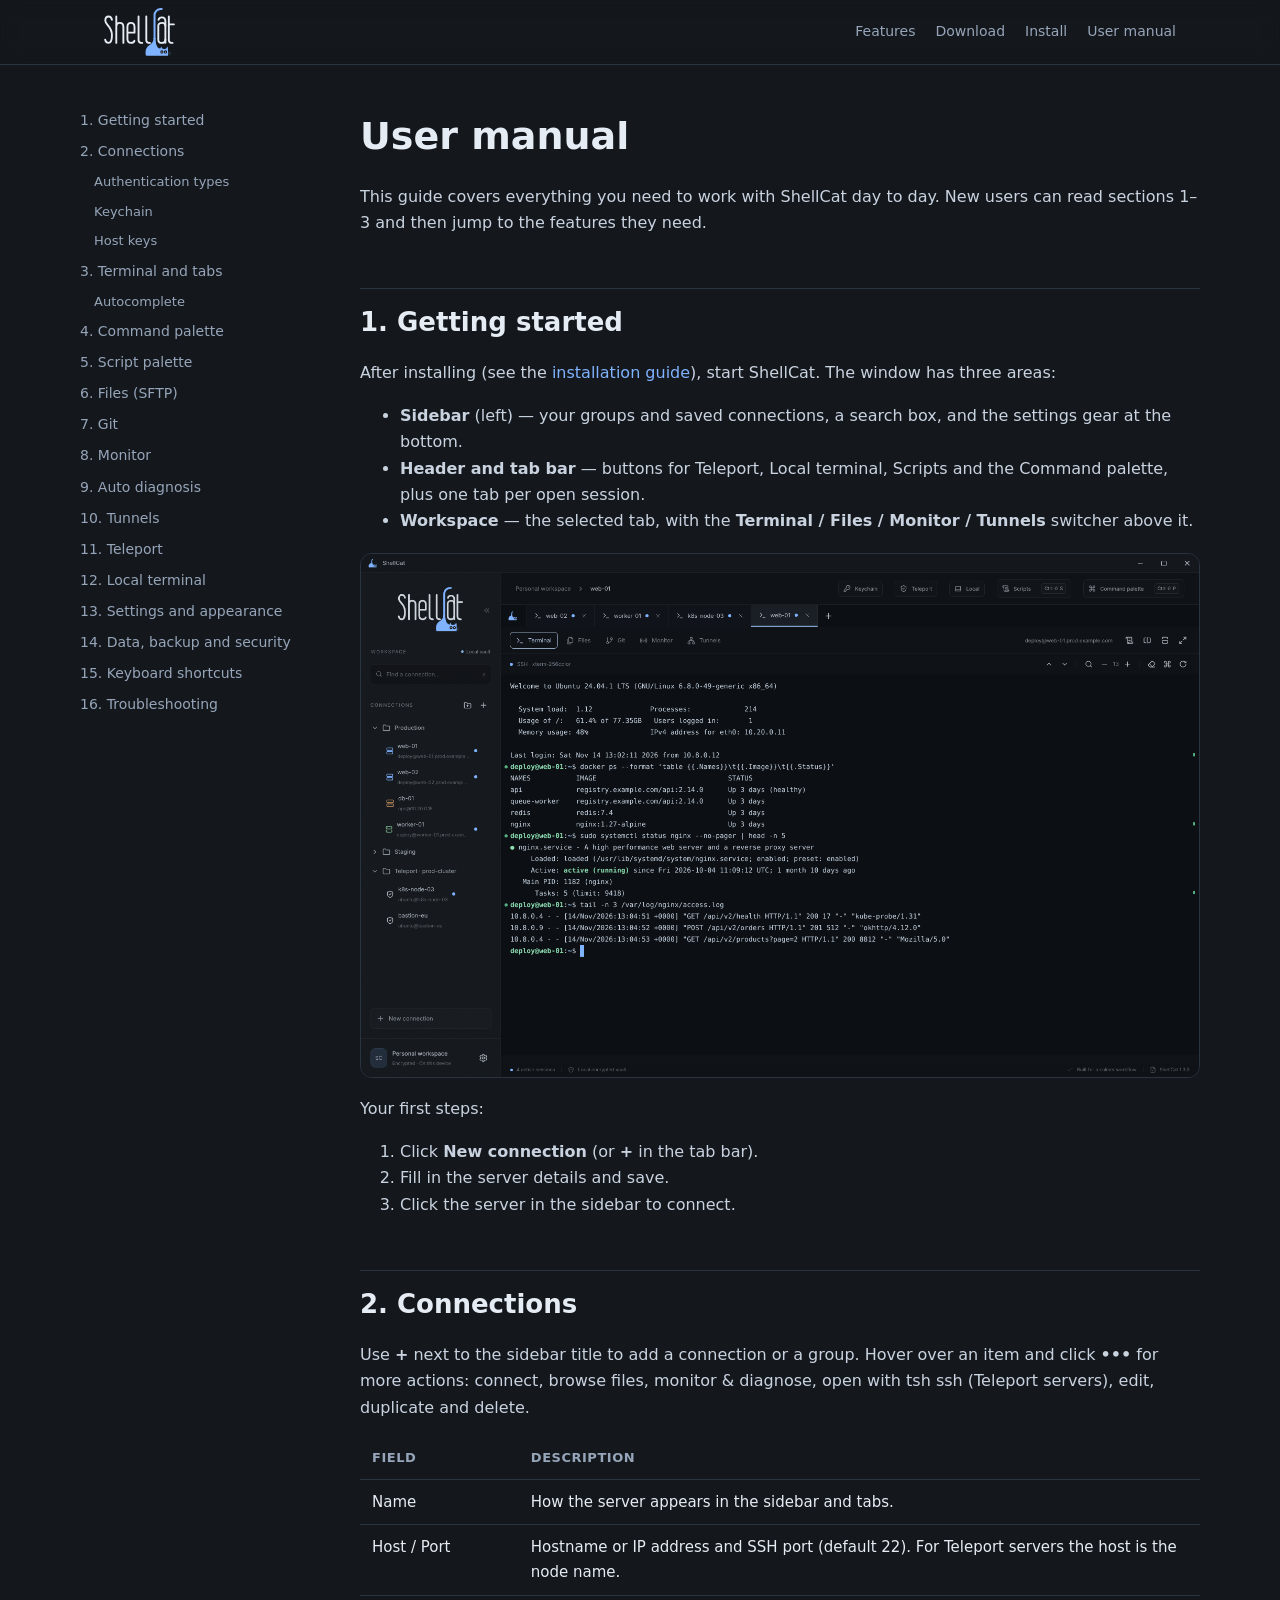
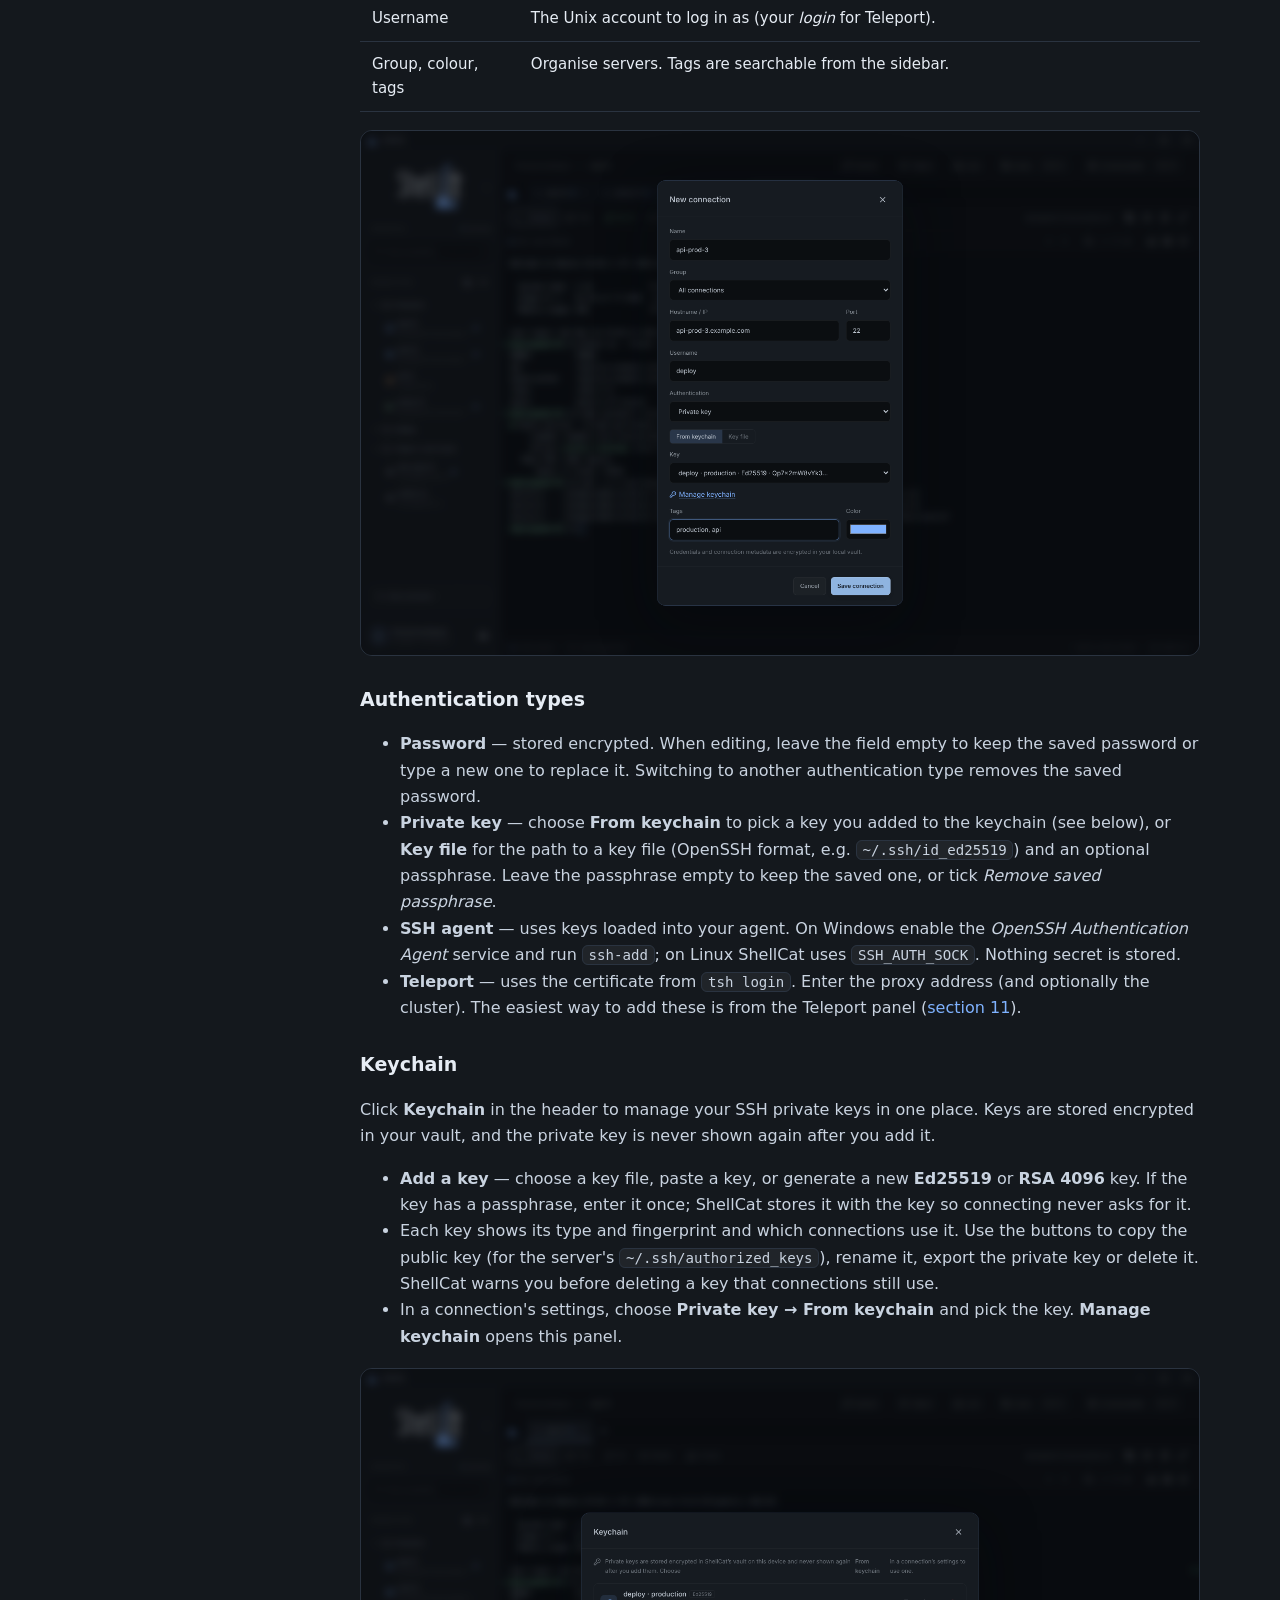
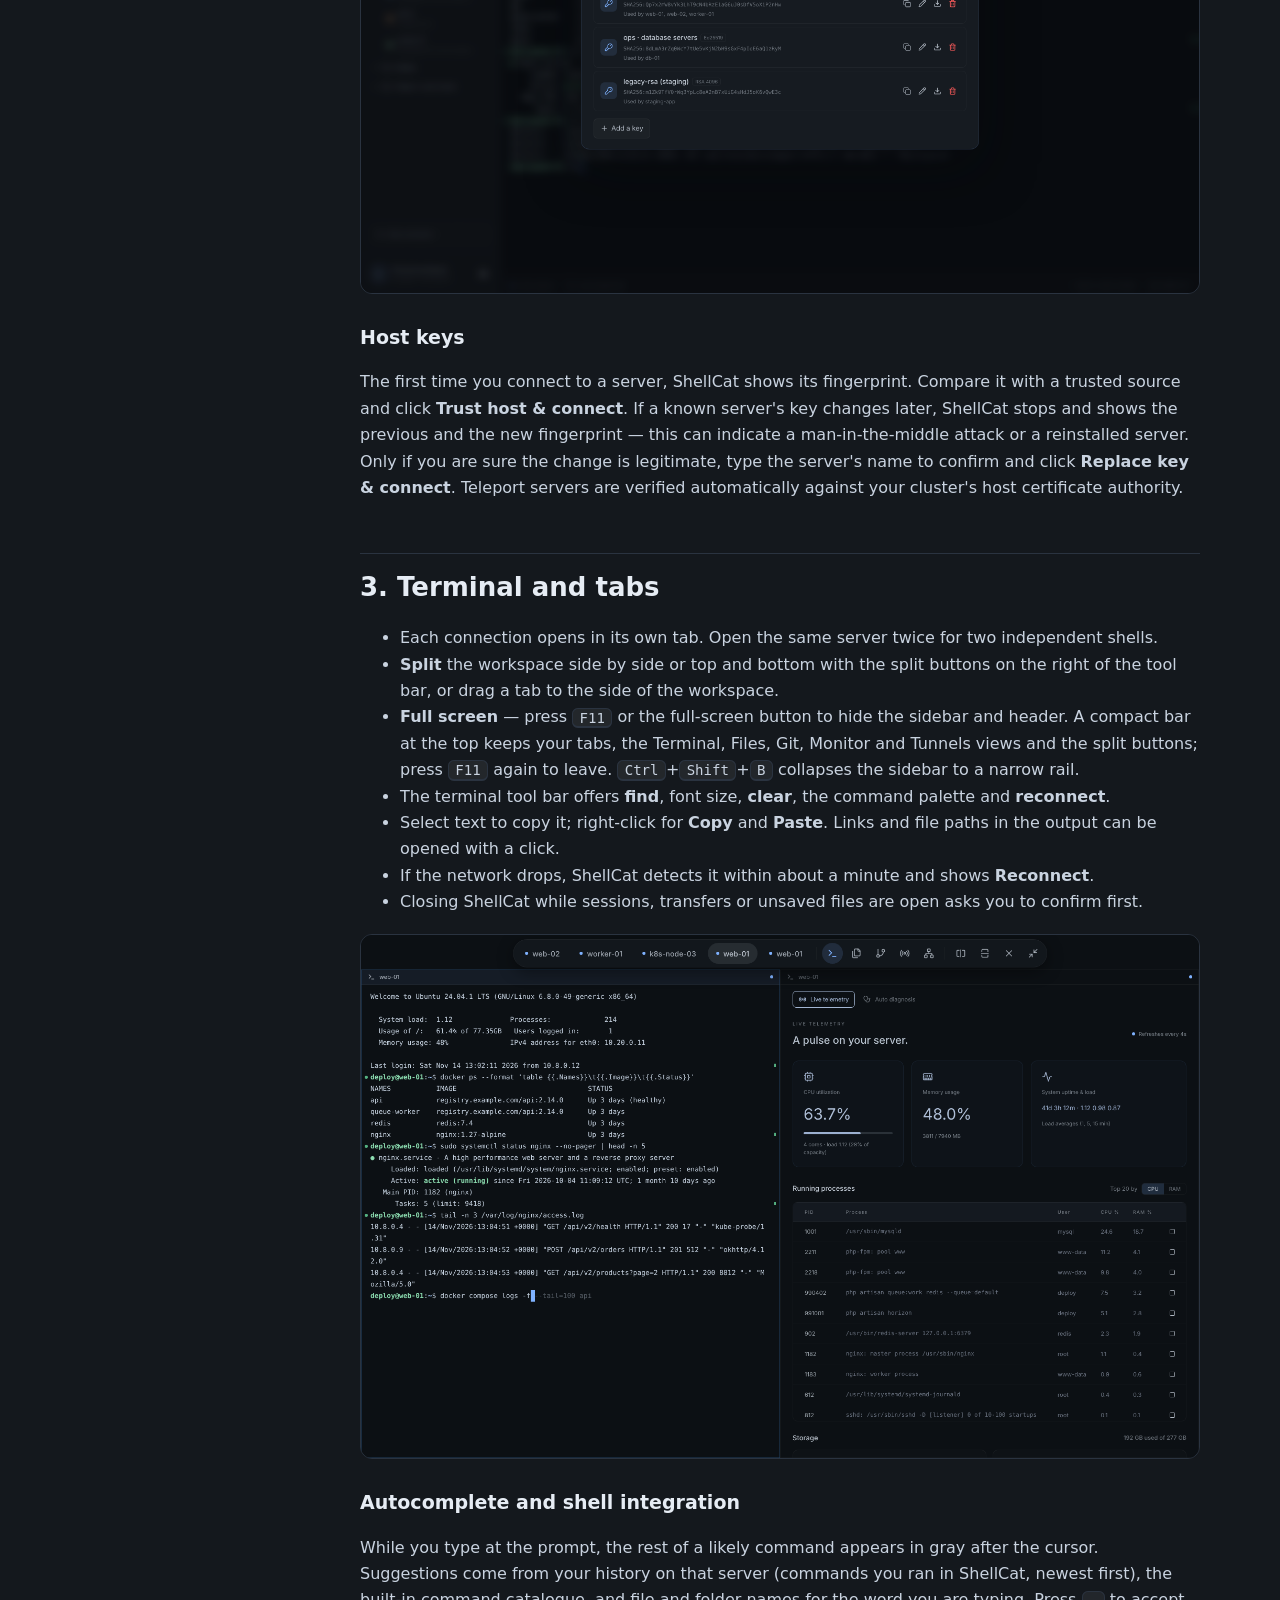
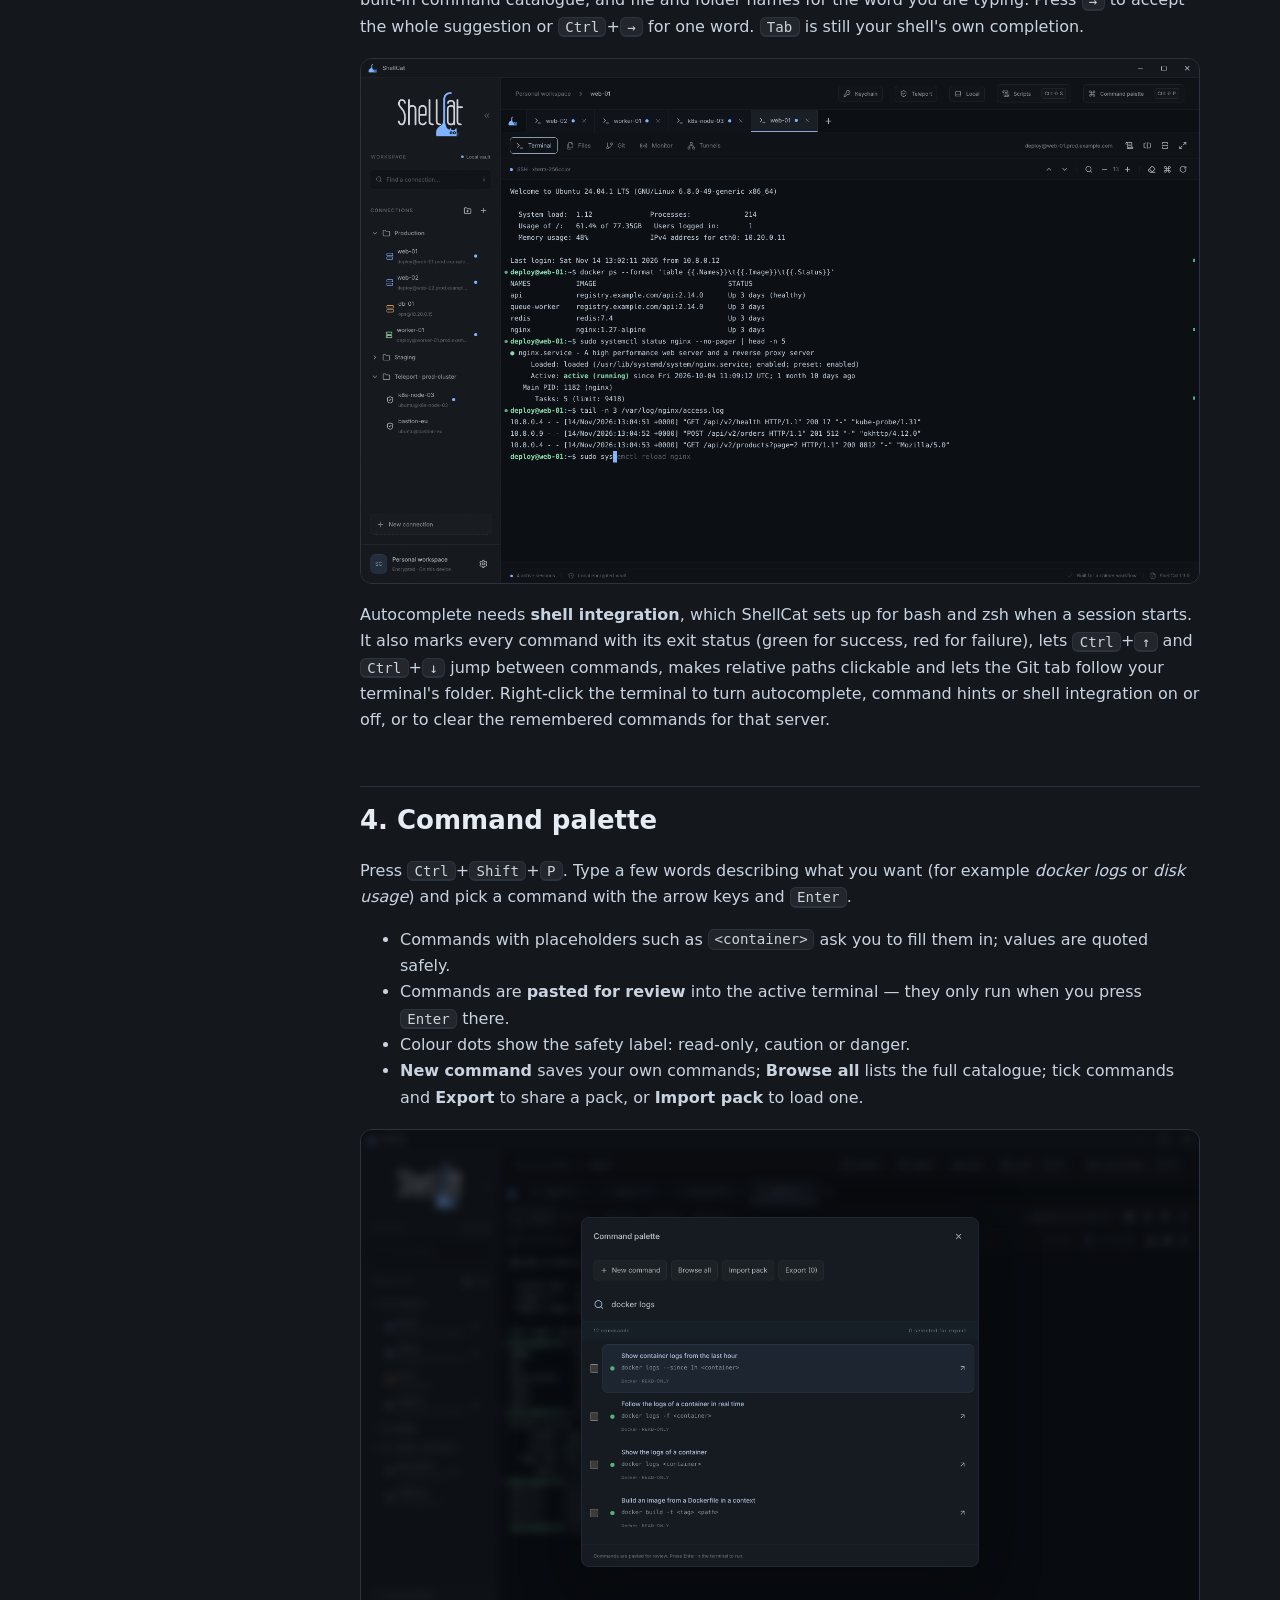
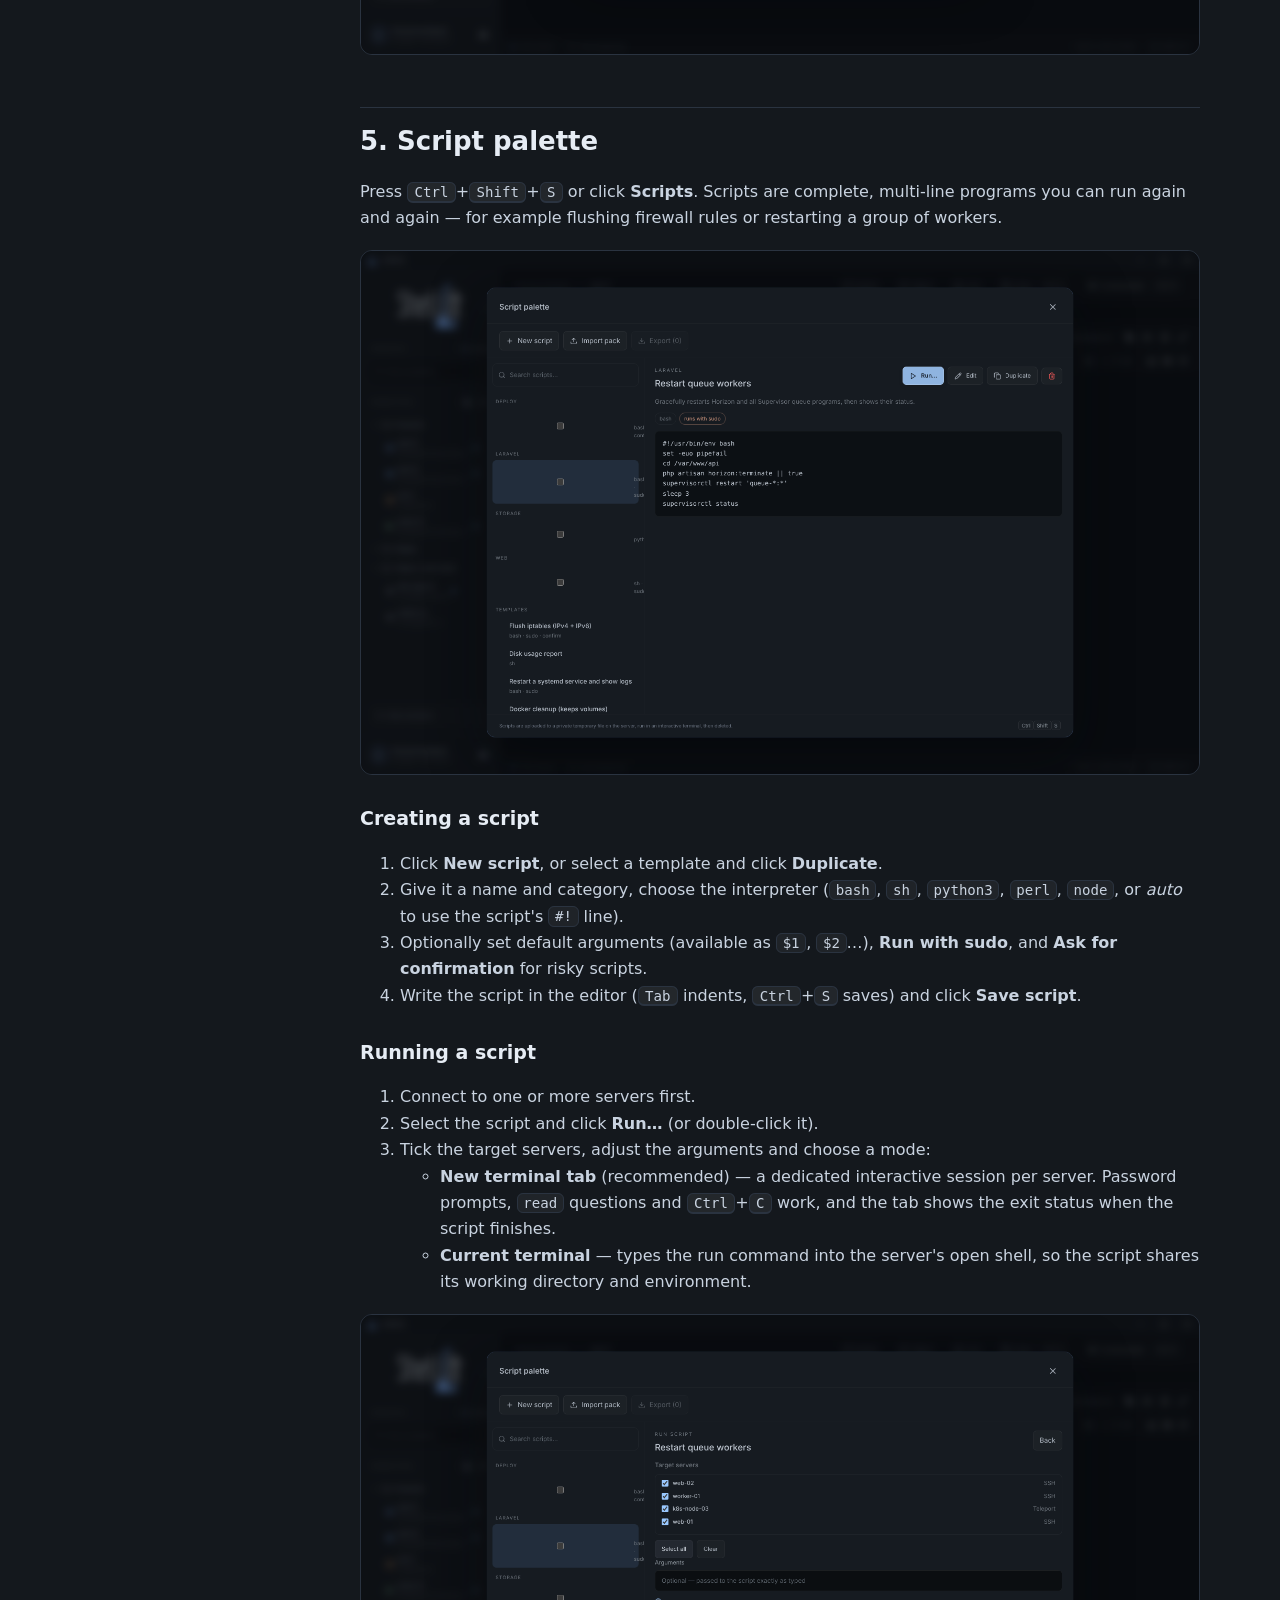
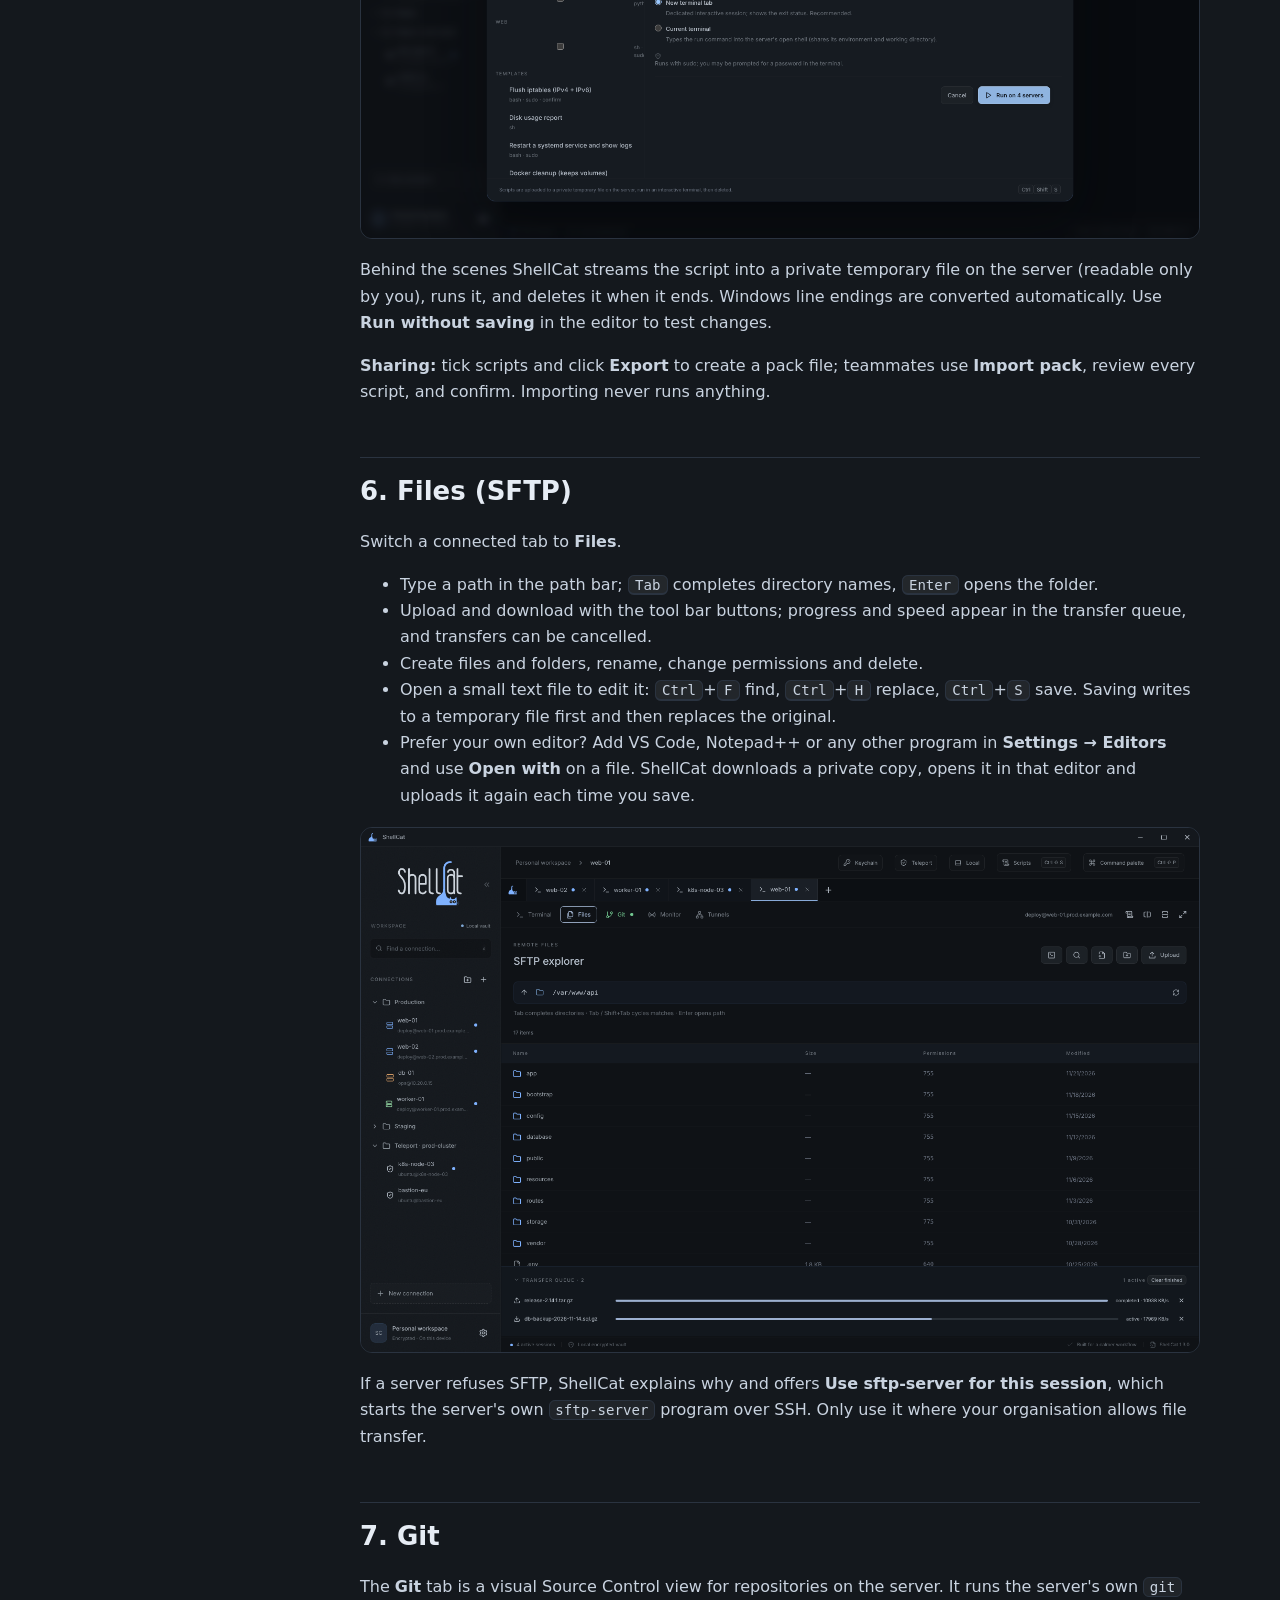
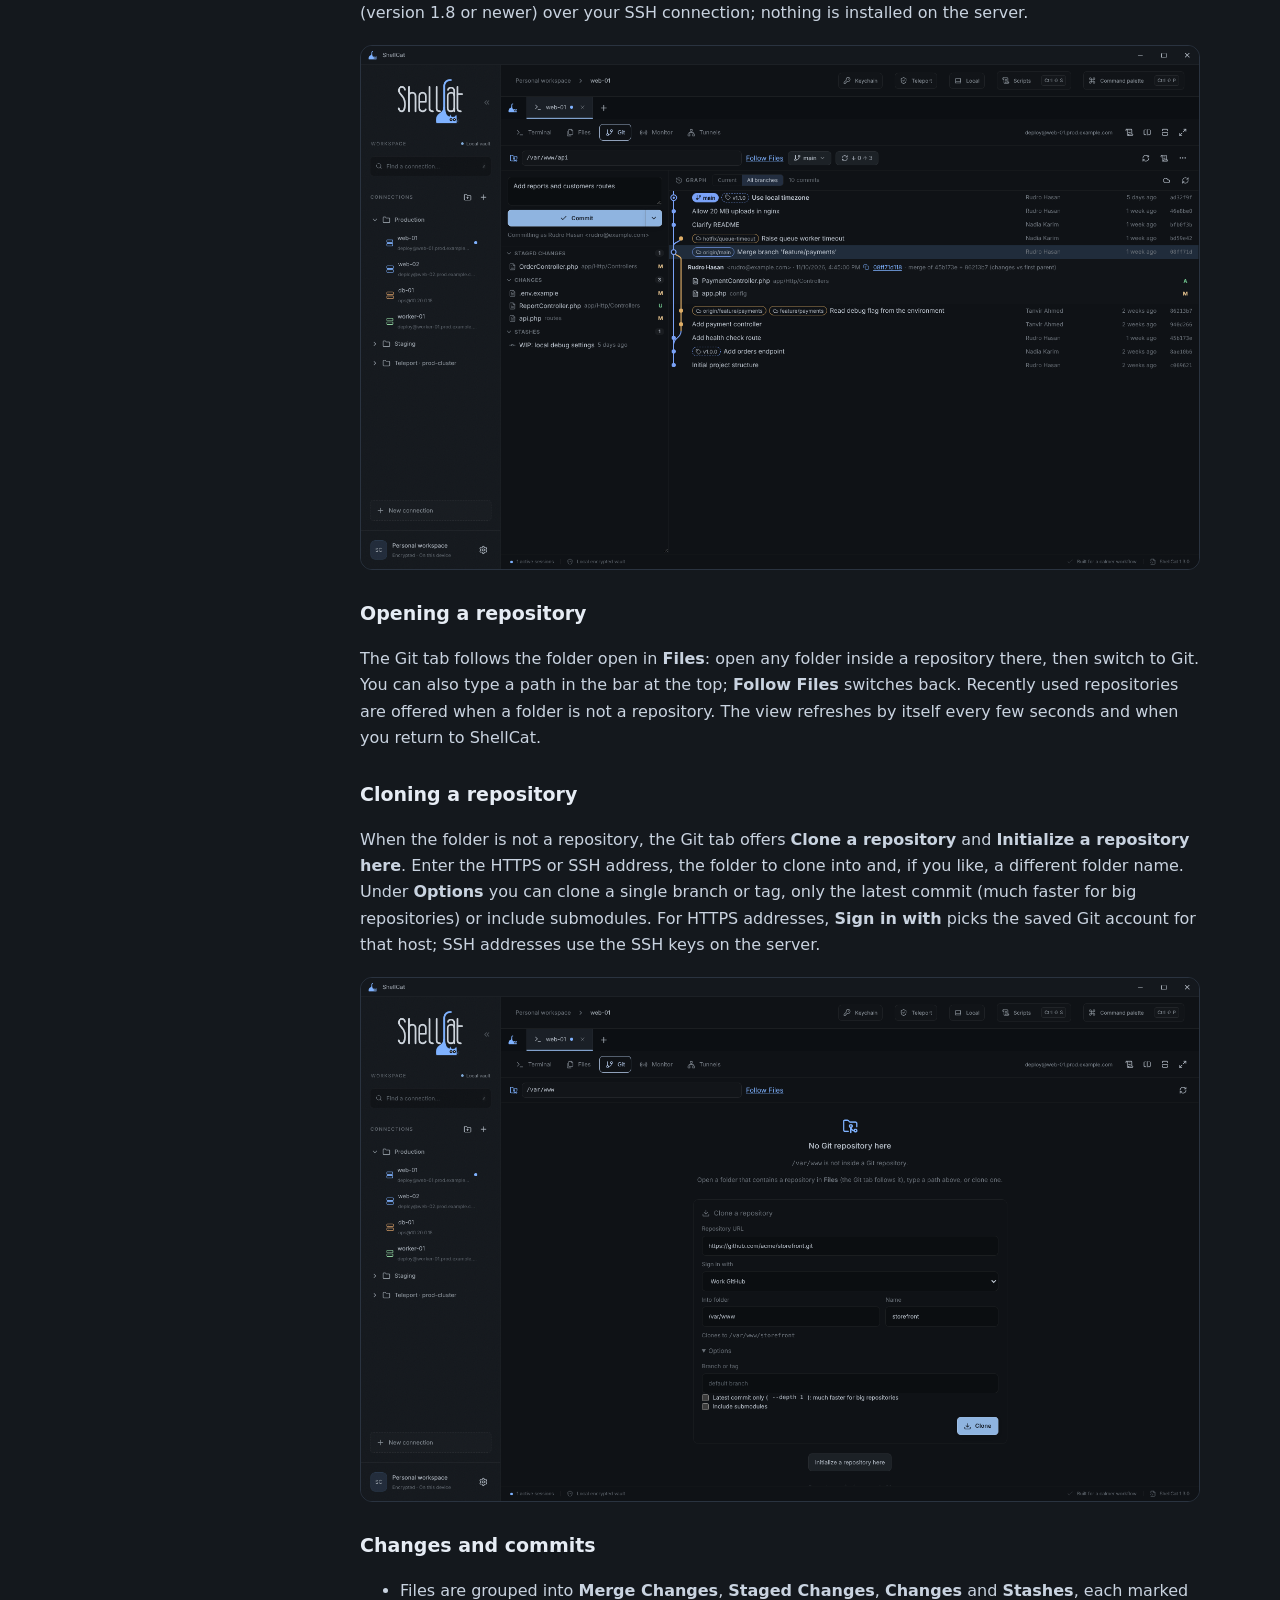
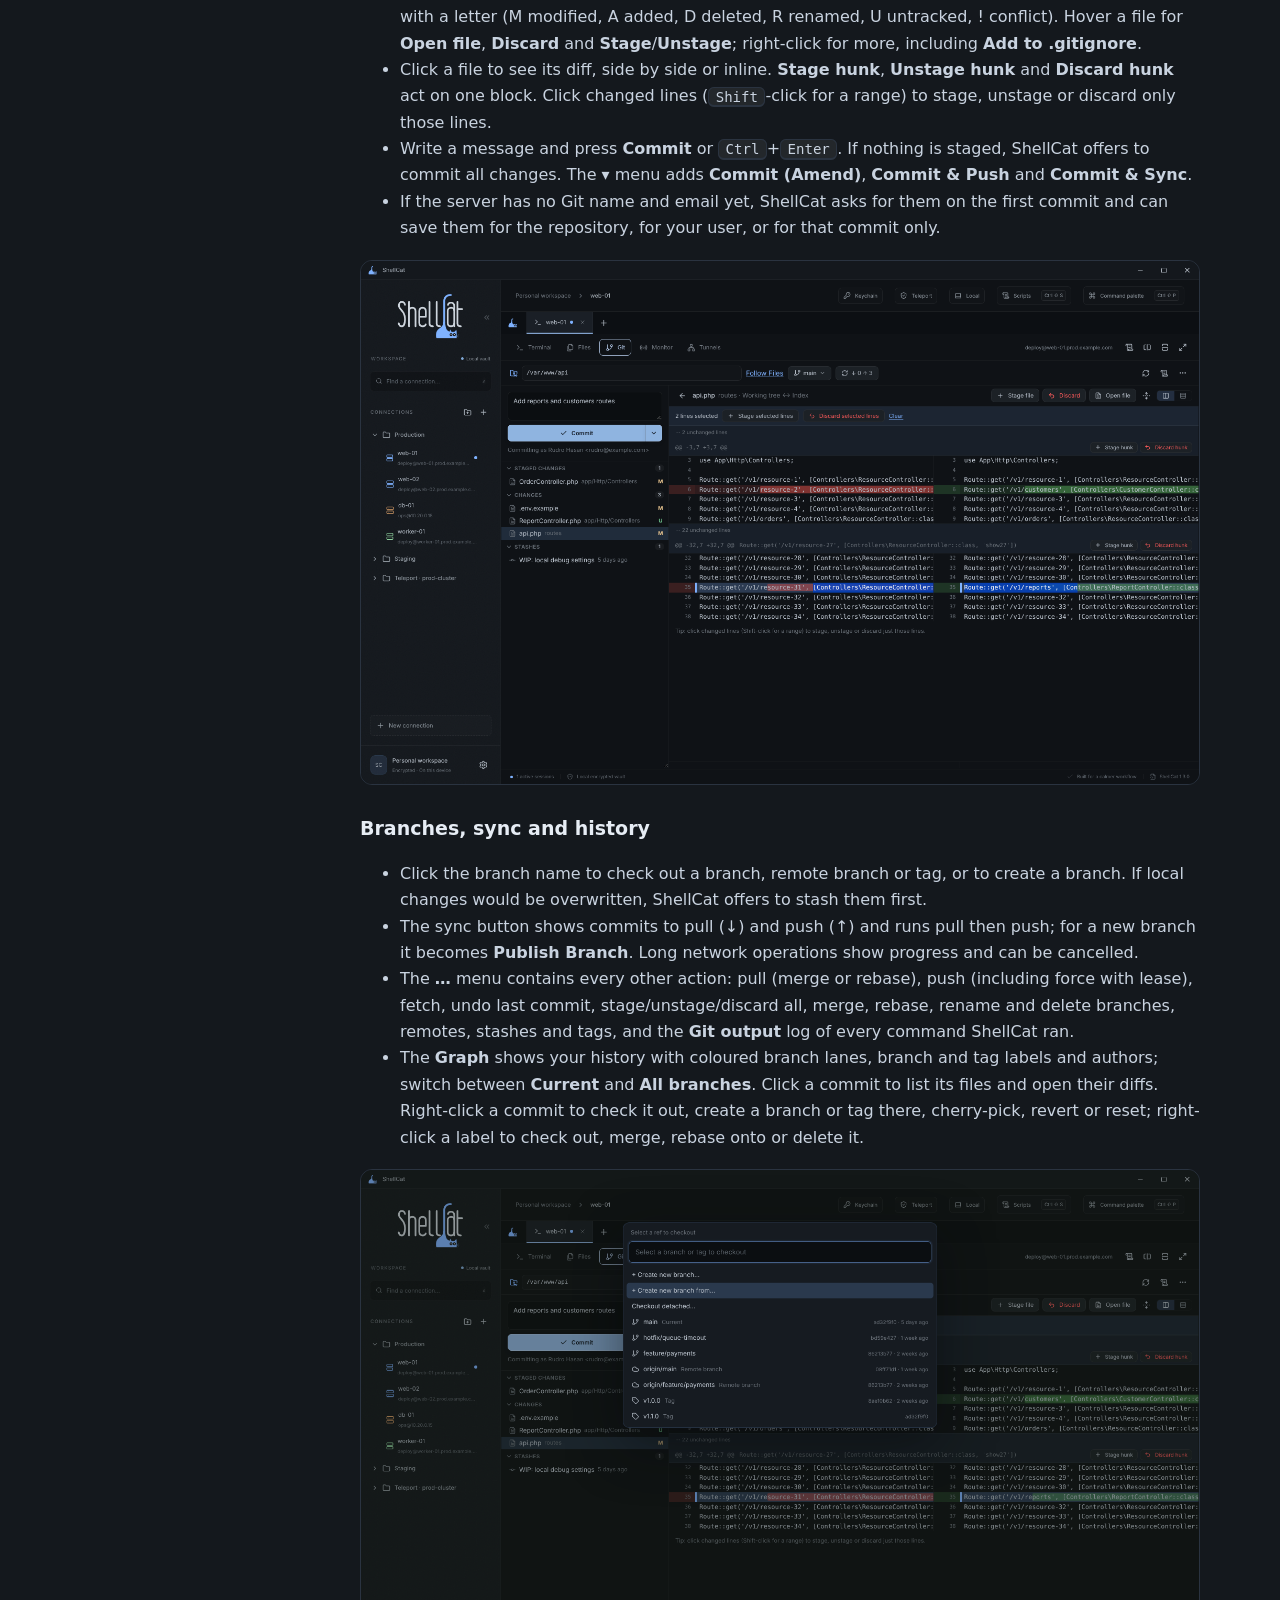
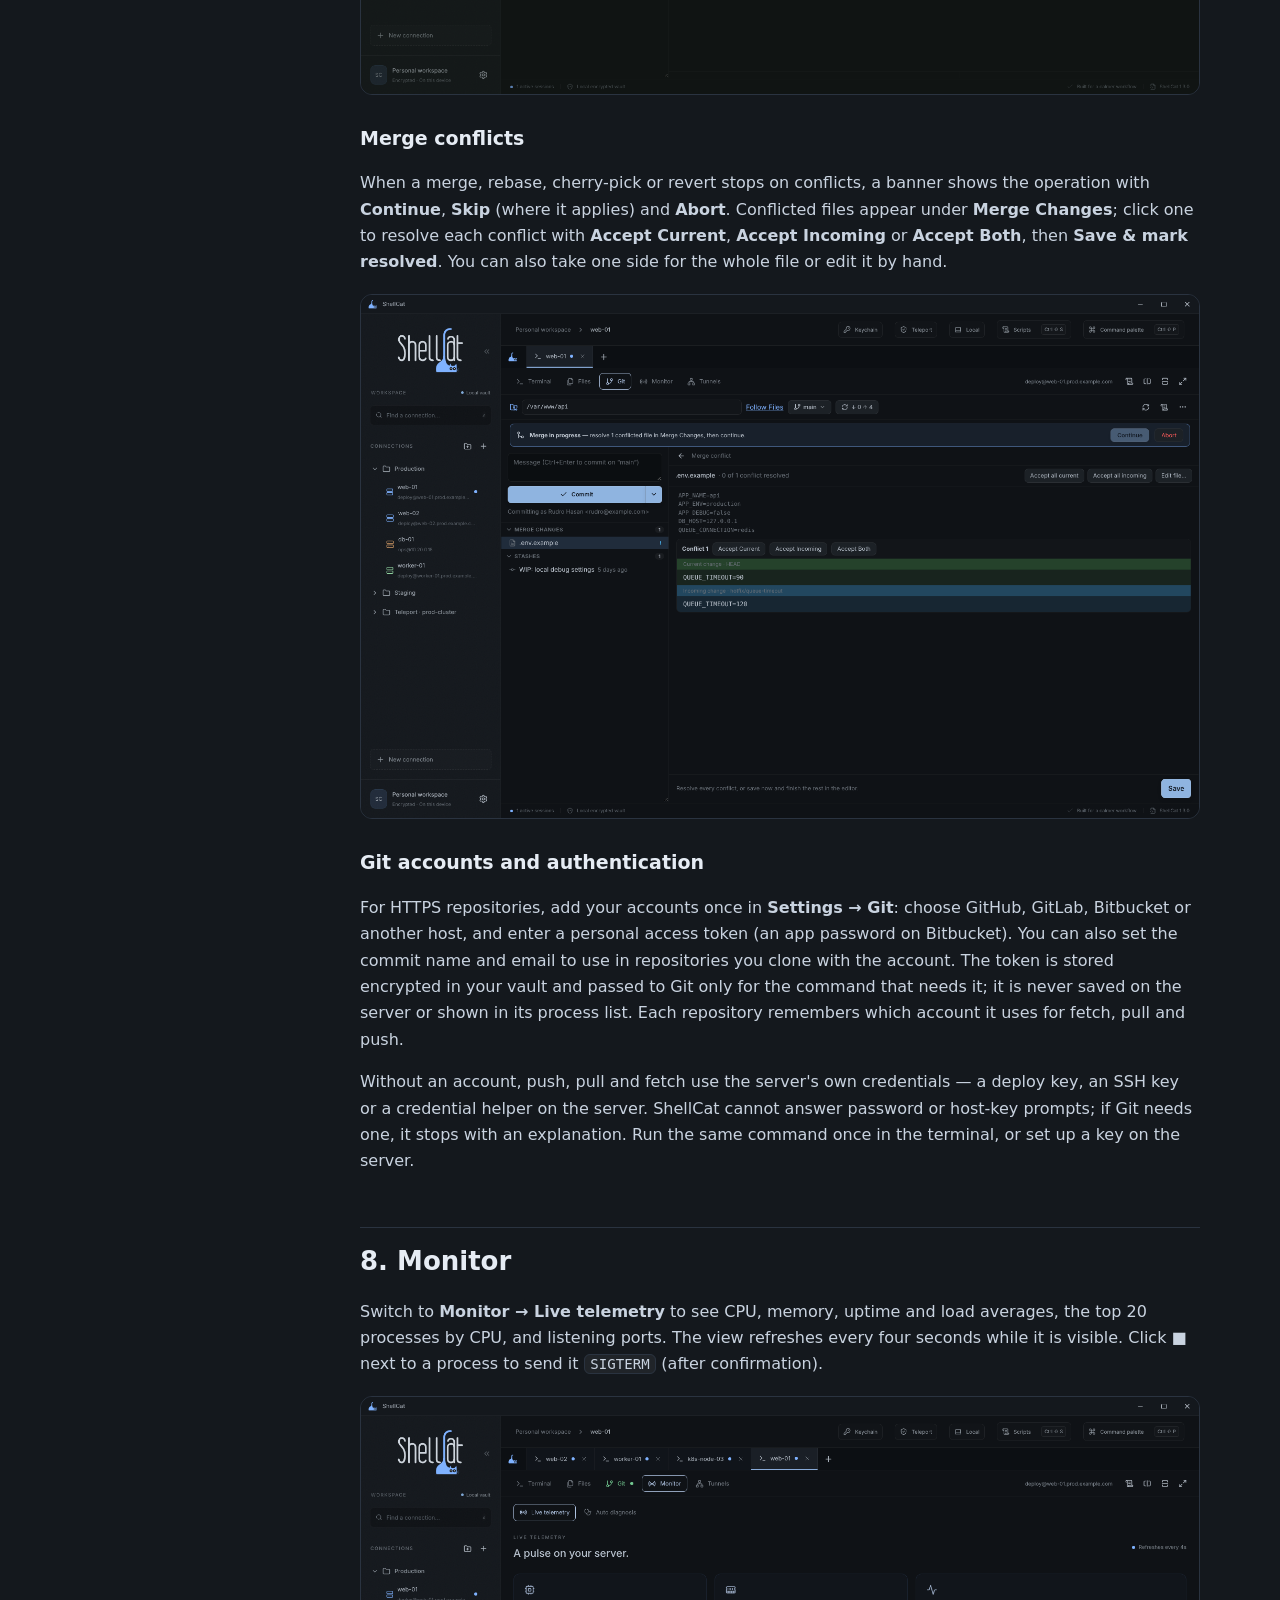
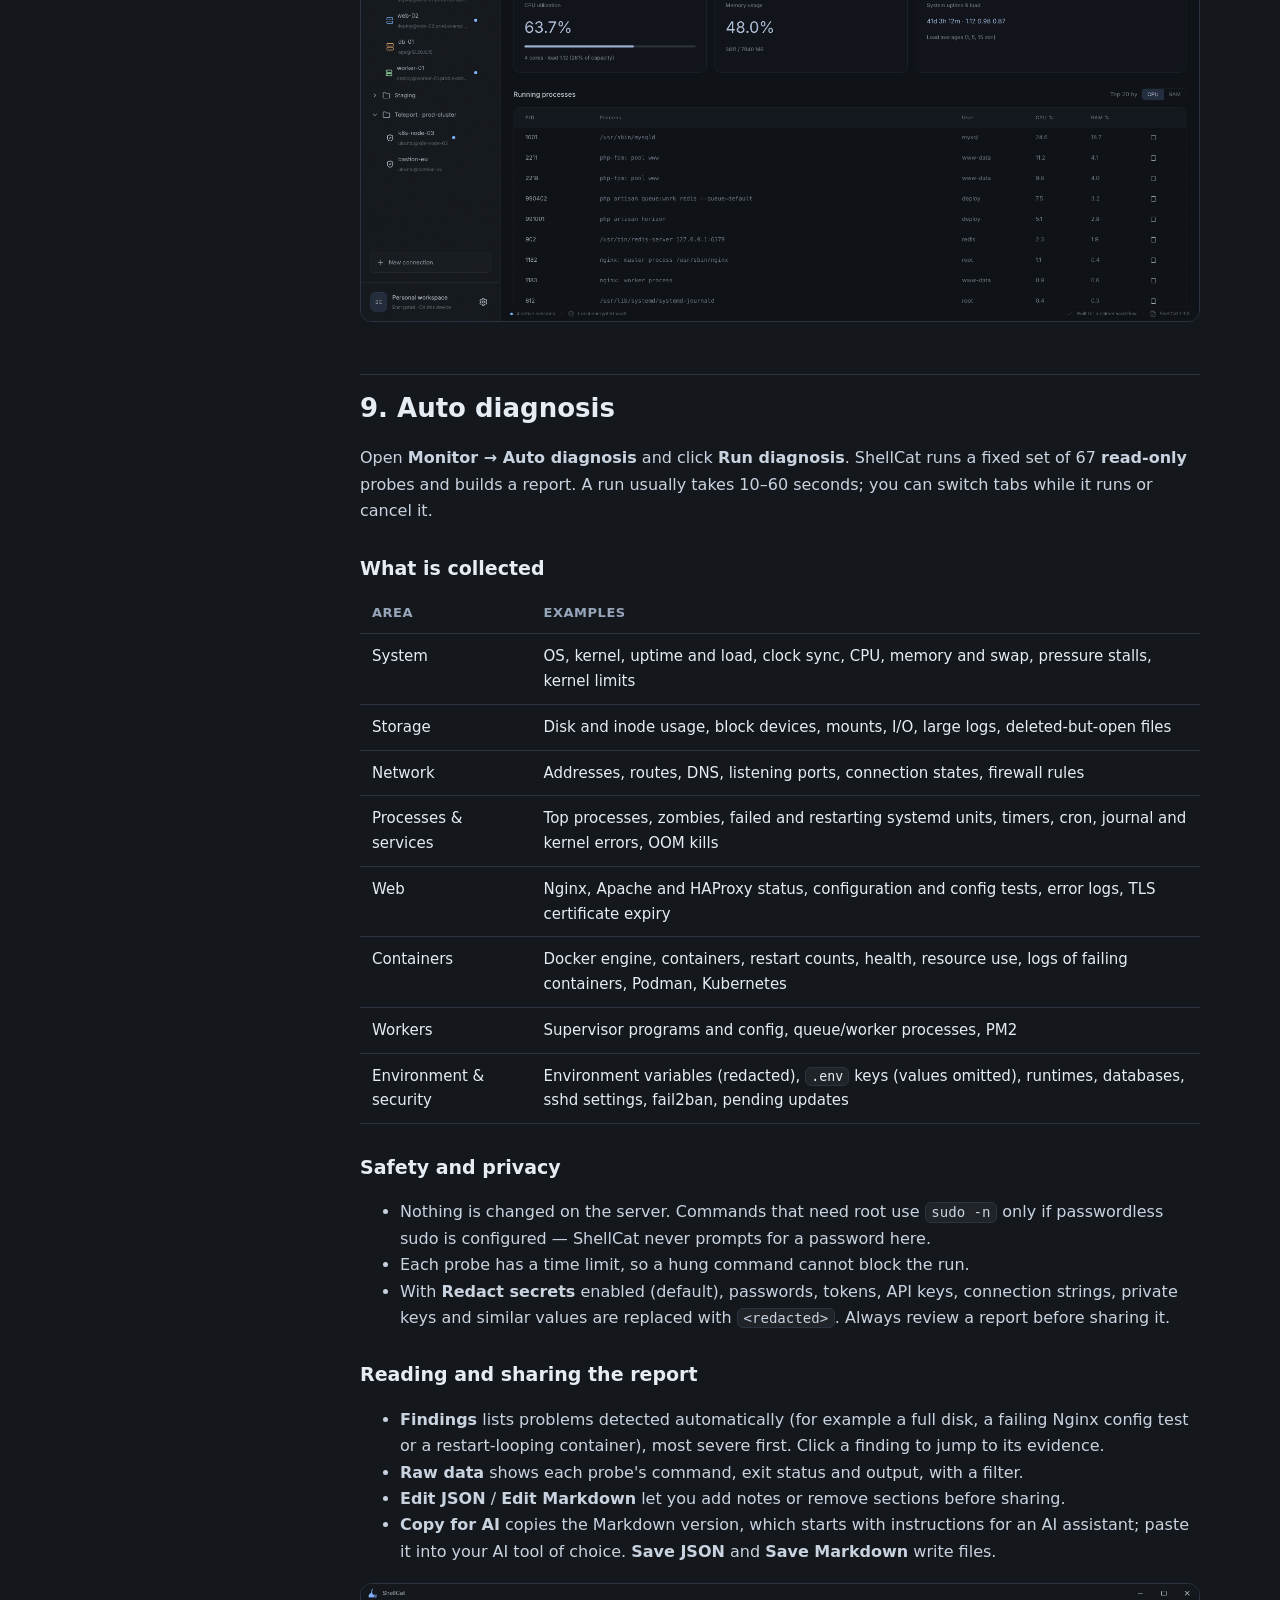
==== commit e99a77a9: "v1.4.0" ====
--- a/manual.html
+++ b/manual.html
@@ -5,12 +5,14 @@
 <meta name="viewport" content="width=device-width, initial-scale=1">
 <title>ShellCat user manual</title>
 <meta name="description" content="How to use ShellCat: connections, terminal, files, monitor, auto diagnosis, scripts, Teleport, tunnels and settings.">
+<link rel="icon" type="image/svg+xml" href="assets/favicon.svg">
 <link rel="icon" type="image/png" href="assets/favicon.png">
+<link rel="apple-touch-icon" href="assets/apple-touch-icon.png">
 <link rel="stylesheet" href="assets/style.css">
 </head>
 <body>
 <header class="top"><div class="wrap">
-  <a class="brand" href="index.html"><img src="assets/logo.png" alt="">ShellCat</a>
+  <a class="brand" href="index.html"><img src="assets/logo-lockup.svg" alt="ShellCat" width="72" height="48"></a>
   <nav>
     <a href="index.html#features">Features</a>
     <a href="index.html#download">Download</a>
@@ -24,8 +26,10 @@
   <a href="#start">1. Getting started</a>
   <a href="#connections">2. Connections</a>
   <a class="lvl2" href="#auth">Authentication types</a>
+  <a class="lvl2" href="#keychain">Keychain</a>
   <a class="lvl2" href="#hostkeys">Host keys</a>
   <a href="#terminal">3. Terminal and tabs</a>
+  <a class="lvl2" href="#autocomplete">Autocomplete</a>
   <a href="#commands">4. Command palette</a>
   <a href="#scripts">5. Script palette</a>
   <a href="#files">6. Files (SFTP)</a>
@@ -74,22 +78,38 @@
 <h3 id="auth">Authentication types</h3>
 <ul>
   <li><b>Password</b> — stored encrypted. When editing, leave the field empty to keep the saved password or type a new one to replace it. Switching to another authentication type removes the saved password.</li>
-  <li><b>Private key</b> — path to your key file (OpenSSH format, e.g. <code>~/.ssh/id_ed25519</code>) and an optional passphrase. Leave the passphrase empty to keep the saved one, or tick <em>Remove saved passphrase</em>.</li>
+  <li><b>Private key</b> — choose <b>From keychain</b> to pick a key you added to the keychain (see below), or <b>Key file</b> for the path to a key file (OpenSSH format, e.g. <code>~/.ssh/id_ed25519</code>) and an optional passphrase. Leave the passphrase empty to keep the saved one, or tick <em>Remove saved passphrase</em>.</li>
   <li><b>SSH agent</b> — uses keys loaded into your agent. On Windows enable the <em>OpenSSH Authentication Agent</em> service and run <code>ssh-add</code>; on Linux ShellCat uses <code>SSH_AUTH_SOCK</code>. Nothing secret is stored.</li>
   <li><b>Teleport</b> — uses the certificate from <code>tsh login</code>. Enter the proxy address (and optionally the cluster). The easiest way to add these is from the Teleport panel (<a href="#teleport">section 11</a>).</li>
 </ul>
 
+<h3 id="keychain">Keychain</h3>
+<p>Click <b>Keychain</b> in the header to manage your SSH private keys in one place. Keys are stored encrypted in your vault, and the private key is never shown again after you add it.</p>
+<ul>
+  <li><b>Add a key</b> — choose a key file, paste a key, or generate a new <b>Ed25519</b> or <b>RSA 4096</b> key. If the key has a passphrase, enter it once; ShellCat stores it with the key so connecting never asks for it.</li>
+  <li>Each key shows its type and fingerprint and which connections use it. Use the buttons to copy the public key (for the server's <code>~/.ssh/authorized_keys</code>), rename it, export the private key or delete it. ShellCat warns you before deleting a key that connections still use.</li>
+  <li>In a connection's settings, choose <b>Private key → From keychain</b> and pick the key. <b>Manage keychain</b> opens this panel.</li>
+</ul>
+<figure><img src="screenshots/keychain.png" alt="Keychain"></figure>
+
 <h3 id="hostkeys">Host keys</h3>
-<p>The first time you connect to a server, ShellCat shows its fingerprint. Compare it with a trusted source and click <b>Trust host &amp; connect</b>. If a known server's key changes later, ShellCat refuses to connect and warns you — this can indicate a man-in-the-middle attack or a reinstalled server. Teleport servers are verified automatically against your cluster's host certificate authority.</p>
+<p>The first time you connect to a server, ShellCat shows its fingerprint. Compare it with a trusted source and click <b>Trust host &amp; connect</b>. If a known server's key changes later, ShellCat stops and shows the previous and the new fingerprint — this can indicate a man-in-the-middle attack or a reinstalled server. Only if you are sure the change is legitimate, type the server's name to confirm and click <b>Replace key &amp; connect</b>. Teleport servers are verified automatically against your cluster's host certificate authority.</p>
 
 <h2 id="terminal">3. Terminal and tabs</h2>
 <ul>
   <li>Each connection opens in its own tab. Open the same server twice for two independent shells.</li>
-  <li><b>Split</b> the workspace side by side or top and bottom with the split buttons on the right of the tool bar.</li>
+  <li><b>Split</b> the workspace side by side or top and bottom with the split buttons on the right of the tool bar, or drag a tab to the side of the workspace.</li>
+  <li><b>Full screen</b> — press <kbd>F11</kbd> or the full-screen button to hide the sidebar and header. A compact bar at the top keeps your tabs, the Terminal, Files, Git, Monitor and Tunnels views and the split buttons; press <kbd>F11</kbd> again to leave. <kbd>Ctrl</kbd>+<kbd>Shift</kbd>+<kbd>B</kbd> collapses the sidebar to a narrow rail.</li>
   <li>The terminal tool bar offers <b>find</b>, font size, <b>clear</b>, the command palette and <b>reconnect</b>.</li>
-  <li>Select text to copy it; right-click for <b>Copy</b> and <b>Paste</b>. Links can be opened after a confirmation.</li>
+  <li>Select text to copy it; right-click for <b>Copy</b> and <b>Paste</b>. Links and file paths in the output can be opened with a click.</li>
   <li>If the network drops, ShellCat detects it within about a minute and shows <b>Reconnect</b>.</li>
-</ul>
+  <li>Closing ShellCat while sessions, transfers or unsaved files are open asks you to confirm first.</li>
+</ul>
+<figure><img src="screenshots/zen.png" alt="Full-screen workspace split into a terminal and a monitor"></figure>
+<h3 id="autocomplete">Autocomplete and shell integration</h3>
+<p>While you type at the prompt, the rest of a likely command appears in gray after the cursor. Suggestions come from your history on that server (commands you ran in ShellCat, newest first), the built-in command catalogue, and file and folder names for the word you are typing. Press <kbd>→</kbd> to accept the whole suggestion or <kbd>Ctrl</kbd>+<kbd>→</kbd> for one word. <kbd>Tab</kbd> is still your shell's own completion.</p>
+<figure><img src="screenshots/autocomplete.png" alt="Autocomplete in the terminal"></figure>
+<p>Autocomplete needs <b>shell integration</b>, which ShellCat sets up for bash and zsh when a session starts. It also marks every command with its exit status (green for success, red for failure), lets <kbd>Ctrl</kbd>+<kbd>↑</kbd> and <kbd>Ctrl</kbd>+<kbd>↓</kbd> jump between commands, makes relative paths clickable and lets the Git tab follow your terminal's folder. Right-click the terminal to turn autocomplete, command hints or shell integration on or off, or to clear the remembered commands for that server.</p>
 
 <h2 id="commands">4. Command palette</h2>
 <p>Press <kbd>Ctrl</kbd>+<kbd>Shift</kbd>+<kbd>P</kbd>. Type a few words describing what you want (for example <em>docker logs</em> or <em>disk usage</em>) and pick a command with the arrow keys and <kbd>Enter</kbd>.</p>
@@ -132,15 +152,19 @@
   <li>Upload and download with the tool bar buttons; progress and speed appear in the transfer queue, and transfers can be cancelled.</li>
   <li>Create files and folders, rename, change permissions and delete.</li>
   <li>Open a small text file to edit it: <kbd>Ctrl</kbd>+<kbd>F</kbd> find, <kbd>Ctrl</kbd>+<kbd>H</kbd> replace, <kbd>Ctrl</kbd>+<kbd>S</kbd> save. Saving writes to a temporary file first and then replaces the original.</li>
+  <li>Prefer your own editor? Add VS Code, Notepad++ or any other program in <b>Settings → Editors</b> and use <b>Open with</b> on a file. ShellCat downloads a private copy, opens it in that editor and uploads it again each time you save.</li>
 </ul>
 <figure><img src="screenshots/files.png" alt="File browser"></figure>
 <p>If a server refuses SFTP, ShellCat explains why and offers <b>Use sftp-server for this session</b>, which starts the server's own <code>sftp-server</code> program over SSH. Only use it where your organisation allows file transfer.</p>
 
 <h2 id="git">7. Git</h2>
-<p>The <b>Git</b> tab is a visual Source Control view for repositories on the server. It runs the server's own <code>git</code> (version 1.8 or newer) over your SSH connection; nothing is installed on the server. Clone or initialise repositories in the terminal, then use the Git tab for everything else.</p>
+<p>The <b>Git</b> tab is a visual Source Control view for repositories on the server. It runs the server's own <code>git</code> (version 1.8 or newer) over your SSH connection; nothing is installed on the server.</p>
 <figure><img src="screenshots/git.png" alt="Git tab"></figure>
 <h3>Opening a repository</h3>
 <p>The Git tab follows the folder open in <b>Files</b>: open any folder inside a repository there, then switch to Git. You can also type a path in the bar at the top; <b>Follow Files</b> switches back. Recently used repositories are offered when a folder is not a repository. The view refreshes by itself every few seconds and when you return to ShellCat.</p>
+<h3 id="clone">Cloning a repository</h3>
+<p>When the folder is not a repository, the Git tab offers <b>Clone a repository</b> and <b>Initialize a repository here</b>. Enter the HTTPS or SSH address, the folder to clone into and, if you like, a different folder name. Under <b>Options</b> you can clone a single branch or tag, only the latest commit (much faster for big repositories) or include submodules. For HTTPS addresses, <b>Sign in with</b> picks the saved Git account for that host; SSH addresses use the SSH keys on the server.</p>
+<figure><img src="screenshots/git-clone.png" alt="Cloning a repository"></figure>
 <h3>Changes and commits</h3>
 <ul>
   <li>Files are grouped into <b>Merge Changes</b>, <b>Staged Changes</b>, <b>Changes</b> and <b>Stashes</b>, each marked with a letter (M modified, A added, D deleted, R renamed, U untracked, ! conflict). Hover a file for <b>Open file</b>, <b>Discard</b> and <b>Stage</b>/<b>Unstage</b>; right-click for more, including <b>Add to .gitignore</b>.</li>
@@ -160,8 +184,9 @@
 <h3>Merge conflicts</h3>
 <p>When a merge, rebase, cherry-pick or revert stops on conflicts, a banner shows the operation with <b>Continue</b>, <b>Skip</b> (where it applies) and <b>Abort</b>. Conflicted files appear under <b>Merge Changes</b>; click one to resolve each conflict with <b>Accept Current</b>, <b>Accept Incoming</b> or <b>Accept Both</b>, then <b>Save &amp; mark resolved</b>. You can also take one side for the whole file or edit it by hand.</p>
 <figure><img src="screenshots/git-conflict.png" alt="Resolving a merge conflict"></figure>
-<h3>Authentication for push and pull</h3>
-<p>Push, pull and fetch use the server's own credentials — a deploy key, an SSH key or a credential helper on the server. ShellCat cannot answer password or host-key prompts; if Git needs one, it stops with an explanation. Run the same command once in the terminal, or set up a key on the server.</p>
+<h3 id="gitaccounts">Git accounts and authentication</h3>
+<p>For HTTPS repositories, add your accounts once in <b>Settings → Git</b>: choose GitHub, GitLab, Bitbucket or another host, and enter a personal access token (an app password on Bitbucket). You can also set the commit name and email to use in repositories you clone with the account. The token is stored encrypted in your vault and passed to Git only for the command that needs it; it is never saved on the server or shown in its process list. Each repository remembers which account it uses for fetch, pull and push.</p>
+<p>Without an account, push, pull and fetch use the server's own credentials — a deploy key, an SSH key or a credential helper on the server. ShellCat cannot answer password or host-key prompts; if Git needs one, it stops with an explanation. Run the same command once in the terminal, or set up a key on the server.</p>
 
 <h2 id="monitor">8. Monitor</h2>
 <p>Switch to <b>Monitor → Live telemetry</b> to see CPU, memory, uptime and load averages, the top 20 processes by CPU, and listening ports. The view refreshes every four seconds while it is visible. Click ■ next to a process to send it <code>SIGTERM</code> (after confirmation).</p>
@@ -241,11 +266,13 @@
 <h2 id="settings">13. Settings and appearance</h2>
 <p>Open Settings with the gear at the bottom of the sidebar.</p>
 <ul>
-  <li><b>Appearance</b> — <b>Edit appearance</b> opens your personal <code>appearance.json</code> (colours, fonts, terminal font size, line height, scrollback, cursor). Save the file and click <b>Reload appearance</b>. Remove a value to return to the default.</li>
-  <li><b>Title bar (Linux)</b> — choose the system title bar (recommended) or ShellCat's own. Restart to apply.</li>
+  <li><b>Appearance</b> — pick one of six built-in themes: <b>Night</b>, <b>Daylight</b>, <b>Paper</b>, <b>Ember</b>, <b>Phosphor</b> or <b>High Contrast</b>. Every theme meets WCAG AA contrast, and High Contrast meets AAA. Applying a theme keeps your terminal font size, line height, scrollback and cursor setting, and saves your previous appearance as <code>appearance.previous.json</code>. Under <b>Customize</b>, <b>Edit appearance</b> opens your personal <code>appearance.json</code> (colours, fonts and terminal settings); save it and click <b>Reload appearance</b>. Remove a value to return to the default.</li>
+  <li><b>Editors</b> — the editors offered by <b>Open with</b> in Files, and which one opens files by default. Editors found on your computer are listed for one-click adding.</li>
+  <li><b>Git</b> — your Git accounts for HTTPS repositories (see <a href="#gitaccounts">section 7</a>).</li>
   <li><b>Command model</b> — optionally download a small local model for smarter command search. It runs entirely on your computer.</li>
   <li><b>About</b> — version and the location of diagnostic logs.</li>
 </ul>
+<figure><img src="screenshots/themes.png" alt="Choosing a theme in Settings → Appearance"></figure>
 
 <h2 id="data">14. Data, backup and security</h2>
 <p>ShellCat stores everything locally:</p>
@@ -256,8 +283,8 @@
 </table>
 <table>
   <tr><th>File</th><th>Contents</th></tr>
-  <tr><td><code>vault.sqlite3</code></td><td>Your connections, encrypted with AES-256-GCM</td></tr>
-  <tr><td><code>key.bin</code></td><td>The vault key. On Windows it is protected with DPAPI and only works for your Windows account on this PC.</td></tr>
+  <tr><td><code>vault.sqlite3</code></td><td>Your connections, keychain keys and Git account tokens, encrypted with AES-256-GCM</td></tr>
+  <tr><td><code>key.bin</code></td><td>The vault key. On Windows it is protected with DPAPI and only works for your Windows account on this PC. On Linux it is protected with your desktop keyring (for example GNOME Keyring or KWallet) when one is available.</td></tr>
   <tr><td><code>known_hosts</code></td><td>Trusted server host keys</td></tr>
   <tr><td><code>commands.json</code>, <code>scripts.json</code></td><td>Your personal commands and scripts (plain text — do not store secrets in scripts)</td></tr>
   <tr><td><code>settings.json</code>, <code>appearance.json</code></td><td>Preferences</td></tr>
@@ -272,6 +299,10 @@
   <tr><td><kbd>Ctrl</kbd>+<kbd>Shift</kbd>+<kbd>P</kbd></td><td>Command palette</td></tr>
   <tr><td><kbd>Ctrl</kbd>+<kbd>Shift</kbd>+<kbd>S</kbd></td><td>Script palette</td></tr>
   <tr><td><kbd>Ctrl</kbd>+<kbd>Shift</kbd>+<kbd>E</kbd></td><td>Teleport panel</td></tr>
+  <tr><td><kbd>F11</kbd></td><td>Full screen (zen mode) on and off</td></tr>
+  <tr><td><kbd>Ctrl</kbd>+<kbd>Shift</kbd>+<kbd>B</kbd></td><td>Collapse or expand the sidebar</td></tr>
+  <tr><td><kbd>→</kbd> / <kbd>Ctrl</kbd>+<kbd>→</kbd></td><td>Accept the autocomplete suggestion / one word of it</td></tr>
+  <tr><td><kbd>Ctrl</kbd>+<kbd>↑</kbd> / <kbd>Ctrl</kbd>+<kbd>↓</kbd></td><td>Jump to the previous / next command in the terminal</td></tr>
   <tr><td><kbd>Esc</kbd></td><td>Close the current dialog</td></tr>
   <tr><td><kbd>↑</kbd> <kbd>↓</kbd> <kbd>Enter</kbd></td><td>Choose a command in the palette</td></tr>
   <tr><td><kbd>Ctrl</kbd>+<kbd>S</kbd></td><td>Save (script editor, file editor)</td></tr>
@@ -287,7 +318,7 @@
 <h3>“Cannot reach the server”</h3>
 <p>Check the host, port, VPN and firewall. Try <code>ssh user@host -p port</code> from a terminal to compare.</p>
 <h3>“Host key has changed”</h3>
-<p>Do not continue until you have confirmed the server was legitimately reinstalled or re-keyed. Then remove its line from <code>known_hosts</code> in the data folder and connect again.</p>
+<p>Do not continue until you have confirmed the server was legitimately reinstalled or re-keyed. Then type the server's name in the warning and click <b>Replace key &amp; connect</b> (see <a href="#hostkeys">Host keys</a>).</p>
 <h3>Teleport: “not logged in” or “expired”</h3>
 <p>Your certificate has expired. Log in again from the Teleport panel.</p>
 <h3>Teleport: “access denied to &lt;login&gt;”</h3>
@@ -297,9 +328,9 @@
 <h3>Git: “Git does not trust this folder”</h3>
 <p>The repository belongs to another user (for example <code>www-data</code>), and Git refuses to work in it. Click <b>Trust this folder for my user</b>, which runs <code>git config --global --add safe.directory</code> for that folder on the server.</p>
 <h3>Git: push or pull asks for a password</h3>
-<p>ShellCat cannot type passwords or accept host keys for Git. See <a href="#git">section 7</a>: run the command once in the terminal, or set up an SSH key or credential helper on the server.</p>
-<h3>Linux: two title bars, or a blank terminal</h3>
-<p>Use the system title bar setting (<a href="#settings">section 13</a>). Install the WebKitGTK package for your distribution (see the <a href="index.html#install">installation guide</a>).</p>
+<p>For HTTPS repositories, add a Git account with a personal access token in <b>Settings → Git</b> and choose it for the repository. Otherwise ShellCat cannot type passwords or accept host keys for Git: run the command once in the terminal, or set up an SSH key or credential helper on the server (see <a href="#gitaccounts">section 7</a>).</p>
+<h3>Linux: blank window, missing icons or slow typing</h3>
+<p>Install the WebKitGTK package for your distribution (see the <a href="index.html#install">installation guide</a>). If your graphics driver still has trouble, start ShellCat with <code>SHELLCAT_GPU=off shellcat</code> to turn off GPU acceleration.</p>
 <h3>ShellCat shows “started with problems”</h3>
 <p>A banner names the component that failed. Logs are in the <code>logs</code> folder (see <a href="#data">section 14</a>). If the vault key cannot be read, restore <code>key.bin</code> from a backup — ShellCat never replaces an existing key.</p>
 <p>Still stuck? <a href="https://github.com/Rudro085/ShellCat-go/issues">Open an issue</a> and attach the relevant lines from the log file (they contain no passwords).</p>
--- a/assets/style.css
+++ b/assets/style.css
@@ -12,7 +12,8 @@
 header.top{position:sticky;top:0;z-index:10;background:#14181dcc;backdrop-filter:blur(10px);border-bottom:1px solid var(--line)}
 header.top .wrap{display:flex;align-items:center;gap:18px;height:64px}
 .brand{display:flex;align-items:center;gap:10px;color:var(--text);font-weight:650;font-size:18px}
-.brand img{width:32px;height:32px}
+.brand img{height:48px;width:auto;display:block}
+.brand:hover{text-decoration:none}
 nav{margin-left:auto;display:flex;gap:20px;flex-wrap:wrap}
 nav a{color:var(--muted);font-size:14px}nav a:hover{color:var(--text);text-decoration:none}
 .btn{display:inline-flex;align-items:center;gap:10px;padding:12px 20px;border-radius:12px;border:1px solid var(--line);background:var(--panel);color:var(--text);font-weight:600;font-size:15px}
@@ -21,7 +22,7 @@
 .btn.primary:hover{background:#9cc4ff}
 .btn small{display:block;font-weight:400;font-size:12px;opacity:.75}
 .hero{padding:72px 0 40px;text-align:center}
-.hero img.logo{width:96px;height:96px}
+.hero img.logo{height:180px;width:auto;display:block;margin:0 auto}
 .hero h1{font-size:clamp(34px,5vw,54px);line-height:1.1;margin:18px 0 12px;letter-spacing:-.02em}
 .hero p.lead{color:var(--muted);font-size:19px;max-width:720px;margin:0 auto 28px}
 .cta{display:flex;gap:12px;justify-content:center;flex-wrap:wrap}
@@ -74,3 +75,6 @@
 .lightbox{position:fixed;inset:0;background:#000d;display:none;place-items:center;z-index:50;cursor:zoom-out;padding:24px}
 .lightbox.open{display:grid}.lightbox img{max-width:100%;max-height:100%;border-radius:10px}
 @media (max-width:860px){.feature,.feature:nth-of-type(even){grid-template-columns:1fr}.feature:nth-of-type(even) .text{order:0}.doc{grid-template-columns:1fr}.toc{position:static;max-height:none}nav{display:none}}
+
+/* Download counter (filled from GitHub release data) */
+.dl-count-card{margin:10px 0 0;font-size:13px;color:var(--muted)}
